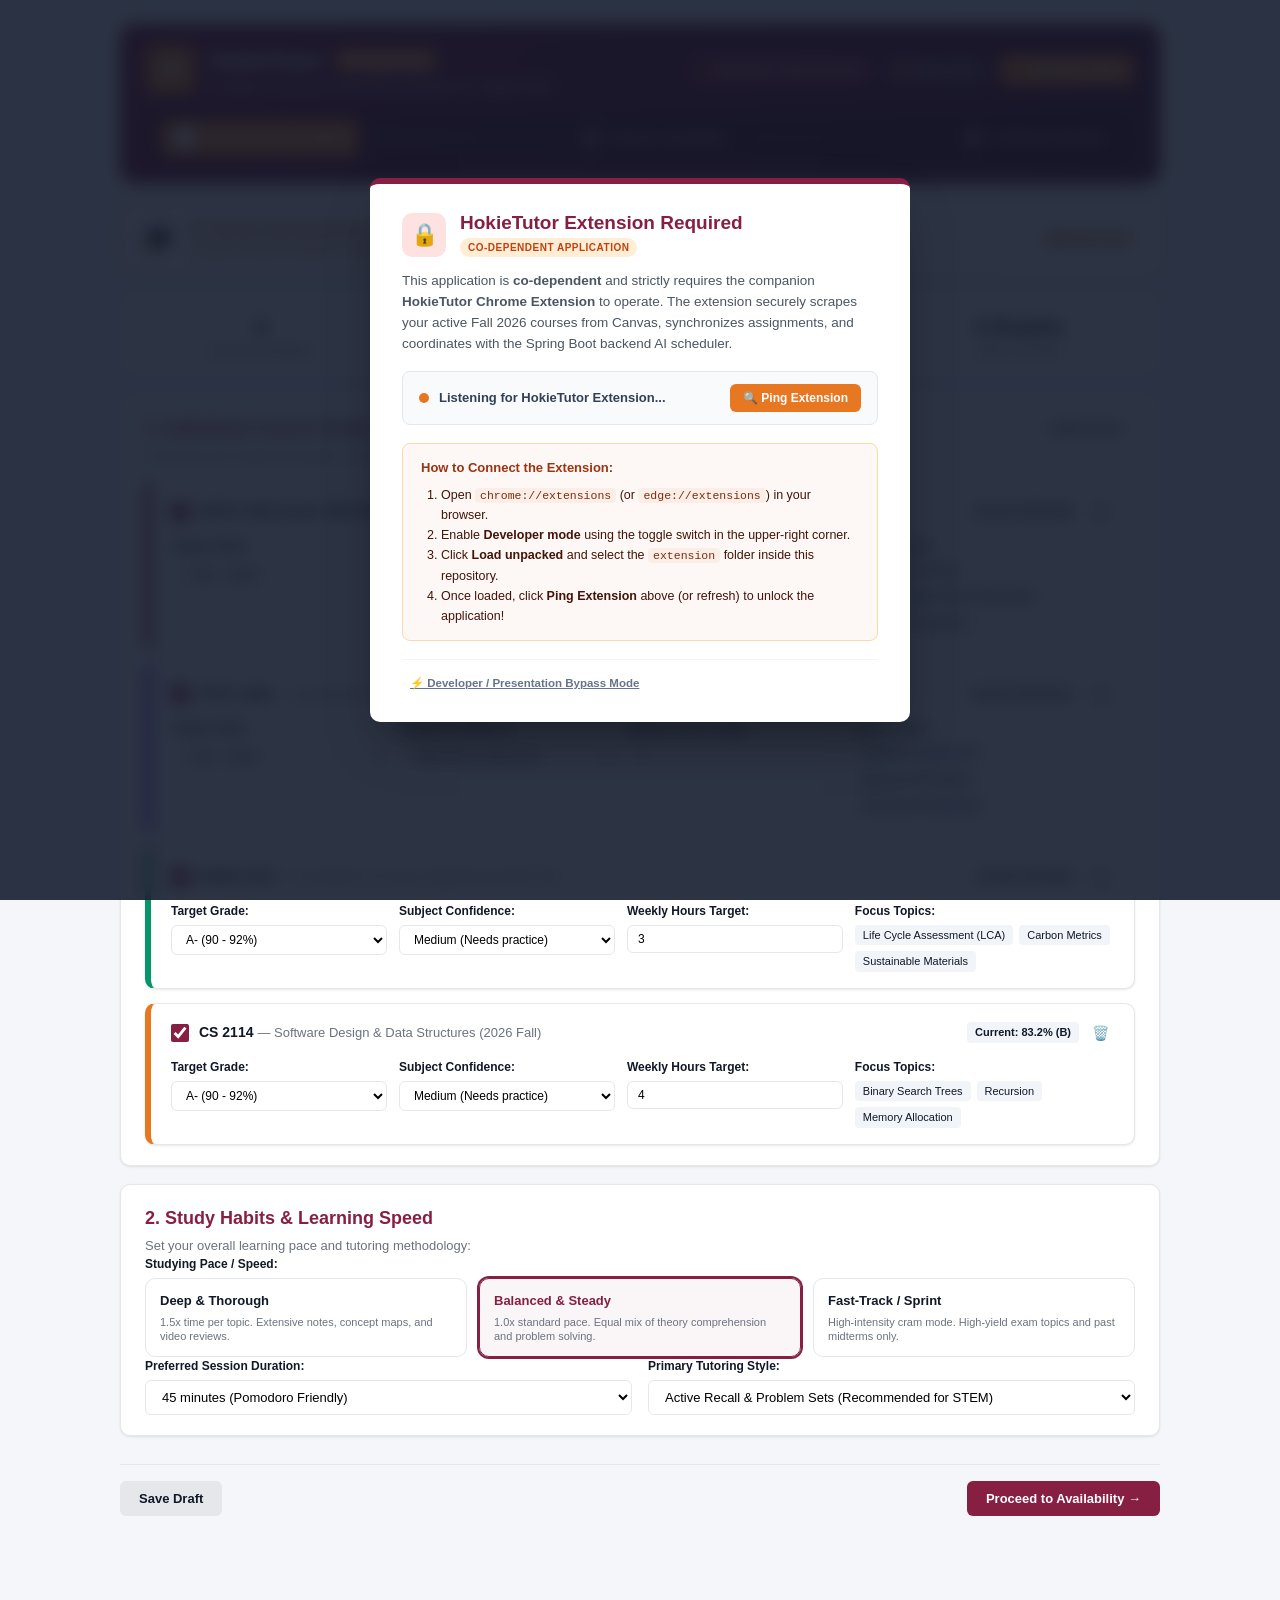
==== index.html @ 1461c538 "Connected Backend to Frontend" ====
<!DOCTYPE html>
<html lang="en">
<head>
  <meta charset="UTF-8" />
  <meta name="viewport" content="width=device-width, initial-scale=1.0" />
  <title>HokieTutor - VT Canvas AI Study Scheduler Application</title>
  <link rel="stylesheet" href="styles.css" />
</head>
<body>
  <!-- ================================================================= -->
  <!-- MAIN WEB APPLICATION CONTAINER                                    -->
  <!-- ================================================================= -->
  <div class="app-container">

    <!-- HEADER: Virginia Tech Maroon & Burnt Orange Branding -->
    <header class="app-header">
      <div class="header-content">
        <div class="brand-row">
          <div class="logo-mark">VT</div>
          <div class="brand-text">
            <h1 class="app-title">HokieTutor <span class="badge badge-accent">Web Application</span></h1>
            <p class="app-subtitle">Intelligent Tutoring & Study Plan Scheduler for Virginia Tech</p>
          </div>
        </div>

        <!-- Extension Sync & Data Integration Status -->
        <div class="header-actions">
          <div class="extension-status-badge disconnected" id="header-extension-badge" title="HokieTutor Chrome Extension Status">
            <span class="badge-dot"></span>
            <span class="badge-text" id="header-extension-text">Extension: Disconnected</span>
          </div>
          <button type="button" class="btn btn-sm btn-outline-light" id="btn-import-canvas-json" title="Import Canvas data JSON exported by the Chrome extension">
            📂 Import Data
          </button>
          <button type="button" class="btn btn-sm btn-orange" id="btn-sync-extension" title="Trigger sync from HokieTutor Canvas extension">
            ⚡ Extension Sync
          </button>
        </div>
      </div>

      <!-- STEP PROGRESS WIZARD NAVIGATION -->
      <nav class="step-indicator" aria-label="Setup Navigation Steps">
        <button class="step-btn active" id="step-nav-1" data-step="1">
          <span class="step-num">1</span>
          <span class="step-label">Course Goals & Habits</span>
        </button>
        <div class="step-divider"></div>
        <button class="step-btn" id="step-nav-2" data-step="2">
          <span class="step-num">2</span>
          <span class="step-label">Weekly Availability</span>
        </button>
        <div class="step-divider"></div>
        <button class="step-btn" id="step-nav-3" data-step="3">
          <span class="step-num">3</span>
          <span class="step-label">AI Study Schedule</span>
        </button>
      </nav>
    </header>

    <!-- =============================================================== -->
    <!-- PAGE 1: MULTI-COURSE GOALS & STUDY HABITS                       -->
    <!-- =============================================================== -->
    <main class="page-view active" id="page-1" aria-labelledby="page-1-heading">

      <!-- Extension Sync Telemetry Banner -->
      <div class="card sync-status-banner">
        <div class="sync-banner-left">
          <div class="sync-status-icon">🎓</div>
          <div class="sync-status-text">
            <strong class="sync-banner-title">VT Canvas Synced (Active Term: Fall 2026)</strong>
            <p class="sync-banner-desc" id="sync-banner-details">
              4 Active Courses detected. Past course (PHYS 2306) automatically filtered out.
            </p>
          </div>
        </div>
        <div class="sync-banner-right">
          <span class="badge badge-term">2026 Fall Term</span>
        </div>
      </div>

      <!-- Aggregated Goals Metrics Bar -->
      <section class="goals-summary-bar card">
        <div class="goal-metric">
          <span class="metric-val" id="metric-active-courses">4</span>
          <span class="metric-label">Active Courses</span>
        </div>
        <div class="goal-metric">
          <span class="metric-val text-maroon" id="metric-total-hours">13 hrs</span>
          <span class="metric-label">Total Study Time / Wk</span>
        </div>
        <div class="goal-metric">
          <span class="metric-val text-orange" id="metric-avg-goal">A / A-</span>
          <span class="metric-label">Target Grades</span>
        </div>
        <div class="goal-metric">
          <span class="metric-val" id="metric-upcoming-exams">2 Exams</span>
          <span class="metric-label">Next 14 Days</span>
        </div>
      </section>

      <!-- Section: Course-by-Course Goal Cards -->
      <section class="form-section">
        <div class="section-header-row">
          <div>
            <h2 class="section-title" id="page-1-heading">1. Individual Course Goals & Target Grades</h2>
            <p class="section-desc">
              Customize your target final grade, current confidence, and weekly study time commitment for each class independently:
            </p>
          </div>
          <button type="button" class="btn btn-outline btn-sm" id="btn-open-add-course-modal">
            + Add Course
          </button>
        </div>

        <!-- The Course Cards Deck (Dynamically populated from appState.courses) -->
        <div class="course-cards-deck" id="course-cards-deck">
          <!-- Populated by JavaScript -->
        </div>
      </section>

      <!-- Section: General Study Habits & Intensity -->
      <section class="form-section">
        <h2 class="section-title">2. Study Habits & Learning Speed</h2>
        <p class="section-desc">Set your overall learning pace and tutoring methodology:</p>

        <div class="form-group">
          <label class="form-label">Studying Pace / Speed:</label>
          <div class="radio-pill-group" role="radiogroup" aria-label="Studying Pace">
            <label class="radio-pill">
              <input type="radio" name="study_speed" value="thorough" />
              <div class="pill-card">
                <span class="pill-title">Deep & Thorough</span>
                <span class="pill-subtitle">1.5x time per topic. Extensive notes, concept maps, and video reviews.</span>
              </div>
            </label>

            <label class="radio-pill">
              <input type="radio" name="study_speed" value="balanced" checked />
              <div class="pill-card">
                <span class="pill-title">Balanced & Steady</span>
                <span class="pill-subtitle">1.0x standard pace. Equal mix of theory comprehension and problem solving.</span>
              </div>
            </label>

            <label class="radio-pill">
              <input type="radio" name="study_speed" value="fast" />
              <div class="pill-card">
                <span class="pill-title">Fast-Track / Sprint</span>
                <span class="pill-subtitle">High-intensity cram mode. High-yield exam topics and past midterms only.</span>
              </div>
            </label>
          </div>
        </div>

        <div class="grid-2-col">
          <div class="form-group">
            <label for="global-session-length" class="form-label">Preferred Session Duration:</label>
            <select id="global-session-length" class="form-control">
              <option value="30">30 minutes (Micro-bursts / Quick drills)</option>
              <option value="45" selected>45 minutes (Pomodoro Friendly)</option>
              <option value="60">60 minutes (Standard block)</option>
              <option value="90">90 minutes (Deep Focus Deep-Dive)</option>
            </select>
          </div>

          <div class="form-group">
            <label for="global-tutoring-style" class="form-label">Primary Tutoring Style:</label>
            <select id="global-tutoring-style" class="form-control">
              <option value="practice" selected>Active Recall & Problem Sets (Recommended for STEM)</option>
              <option value="theory">Concept Breakdown & Lecture Slide Review</option>
              <option value="flashcards">Flashcard Drills & Definition Retention</option>
              <option value="past-exams">Mock Exam Questions & Time-Trial Testing</option>
            </select>
          </div>
        </div>
      </section>

      <!-- Navigation Actions for Page 1 -->
      <div class="step-actions">
        <button type="button" class="btn btn-secondary" id="btn-save-draft-1">Save Draft</button>
        <button type="button" class="btn btn-primary" id="btn-next-to-2">Proceed to Availability &rarr;</button>
      </div>
    </main>

    <!-- =============================================================== -->
    <!-- PAGE 2: SCHEDULE & AVAILABILITY INPUT                           -->
    <!-- =============================================================== -->
    <main class="page-view" id="page-2" aria-labelledby="page-2-heading">
      <div class="section-header-box">
        <h2 class="section-title" id="page-2-heading">Weekly Schedule & Free Study Time</h2>
        <p class="section-desc">
          Upload your timetable screenshot or click the calendar cells below to mark your busy class/work commitments. Unmarked slots become your available study time.
        </p>
      </div>

      <!-- Option A: File Upload / Timetable Screenshot -->
      <section class="upload-section card">
        <div class="upload-dropzone" id="schedule-dropzone">
          <div class="upload-icon">📷</div>
          <div class="upload-text">
            <strong>Upload Schedule or Screenshot</strong>
            <p>Drag and drop your HokieSpa schedule screenshot or PDF timetable here</p>
          </div>
          <input type="file" id="schedule-file-input" accept="image/*,.pdf" class="file-input-hidden" />
          <button type="button" class="btn btn-outline btn-sm" id="btn-browse-file">Browse Files</button>
        </div>

        <!-- Preview container for uploaded screenshot -->
        <div class="upload-preview hidden" id="upload-preview-container">
          <img id="upload-preview-img" src="" alt="Schedule Preview" />
          <div class="upload-preview-meta">
            <span id="upload-file-name" class="file-name">schedule.png</span>
            <span class="badge badge-success">✓ OCR Classes Detected</span>
            <button type="button" class="btn-text-danger" id="btn-remove-file">Remove</button>
          </div>
        </div>
      </section>

      <!-- Option B: Interactive Weekly Calendar Grid -->
      <section class="calendar-tool-section card">
        <div class="calendar-toolbar">
          <div class="calendar-legend">
            <span class="legend-item"><span class="legend-box busy"></span> Busy / Class Block</span>
            <span class="legend-item"><span class="legend-box free"></span> Free For Study</span>
          </div>

          <!-- Quick Preset Buttons -->
          <div class="preset-buttons">
            <button type="button" class="btn btn-xs btn-outline" id="btn-preset-weekday-busy">Weekdays 9-5 Busy</button>
            <button type="button" class="btn btn-xs btn-outline" id="btn-preset-evenings-free">Evenings Free</button>
            <button type="button" class="btn btn-xs btn-secondary" id="btn-preset-clear">Clear Grid</button>
          </div>
        </div>

        <!-- The Interactive Weekly Grid -->
        <div class="grid-table-wrapper">
          <table class="availability-grid" id="availability-table" aria-label="Weekly availability selector">
            <thead>
              <tr>
                <th scope="col" class="time-col-header">Time</th>
                <th scope="col">Mon</th>
                <th scope="col">Tue</th>
                <th scope="col">Wed</th>
                <th scope="col">Thu</th>
                <th scope="col">Fri</th>
                <th scope="col">Sat</th>
                <th scope="col">Sun</th>
              </tr>
            </thead>
            <tbody id="availability-tbody">
              <!-- Dynamically populated rows via JavaScript -->
            </tbody>
          </table>
        </div>

        <div class="availability-summary">
          <p>Available Free Study Time: <strong id="total-free-hours-label" class="text-maroon">28 hrs/week</strong></p>
          <small class="text-muted">Click or drag across any cell to toggle between Busy and Free.</small>
        </div>
      </section>

      <!-- Navigation Bar for Step 2 -->
      <div class="step-actions">
        <button type="button" class="btn btn-secondary" id="btn-back-to-1">&larr; Back to Goals</button>
        <button type="button" class="btn btn-primary" id="btn-next-to-3">Generate Multi-Course Schedule &rarr;</button>
      </div>
    </main>

    <!-- =============================================================== -->
    <!-- PAGE 3: PERSONALIZED MULTI-COURSE STUDY SCHEDULE                -->
    <!-- =============================================================== -->
    <main class="page-view" id="page-3" aria-labelledby="page-3-heading">
      <!-- Top Overview Stats -->
      <section class="schedule-summary-bar card">
        <div class="stat-cell">
          <span class="stat-number" id="stat-total-sessions">12</span>
          <span class="stat-label">Scheduled Sessions</span>
        </div>
        <div class="stat-cell">
          <span class="stat-number text-maroon" id="stat-total-hours">13.0 hrs</span>
          <span class="stat-label">Total Study Time</span>
        </div>
        <div class="stat-cell">
          <span class="stat-number text-orange" id="stat-courses-scheduled">4 Classes</span>
          <span class="stat-label">Covered This Week</span>
        </div>
        <div class="stat-cell">
          <span class="stat-number" id="stat-next-exam">4 Days</span>
          <span class="stat-label">MATH 1226 Midterm</span>
        </div>
      </section>

      <!-- Control Toolbar: Add session, filter, export -->
      <section class="schedule-controls">
        <div class="filter-controls">
          <label for="filter-course-select" class="sr-only">Filter by Course</label>
          <select id="filter-course-select" class="form-control form-control-sm">
            <option value="ALL">Show All Courses</option>
            <!-- Injected by JavaScript based on active courses -->
          </select>
        </div>

        <div class="action-btn-group">
          <button type="button" class="btn btn-outline btn-sm" id="btn-open-add-session-modal">+ Add Session</button>
          <button type="button" class="btn btn-outline btn-sm" id="btn-export-ics">📥 Export iCal (.ics)</button>
          <button type="button" class="btn btn-outline btn-sm" id="btn-print-schedule">🖨️ Print</button>
          <button type="button" class="btn btn-secondary btn-sm" id="btn-regenerate-schedule" title="Calls upon the HokieTutor Chrome Extension to refresh Canvas data and recalculate schedule">
            <span id="btn-regenerate-icon">⚡</span> <span id="btn-regenerate-text">Call Extension & Regenerate</span>
          </button>
        </div>
      </section>

      <!-- The Schedule Sessions List (Grouped by Day) -->
      <section class="sessions-container" id="sessions-container" aria-live="polite">
        <!-- Injected via JavaScript -->
      </section>

      <!-- Navigation Bar for Step 3 -->
      <div class="step-actions">
        <button type="button" class="btn btn-secondary" id="btn-back-to-2">&larr; Back to Availability</button>
        <button type="button" class="btn btn-primary" id="btn-finish-done">Save Schedule</button>
      </div>
    </main>

    <!-- =============================================================== -->
    <!-- MODAL 1: ADD / EDIT COURSE MODAL                                -->
    <!-- =============================================================== -->
    <div class="modal-overlay hidden" id="course-modal" role="dialog" aria-modal="true" aria-labelledby="modal-course-title">
      <div class="modal-card">
        <div class="modal-header">
          <h3 class="modal-title" id="modal-course-title">Add Course</h3>
          <button type="button" class="btn-close" id="btn-close-course-modal" aria-label="Close modal">&times;</button>
        </div>

        <form id="form-course-editor">
          <div class="grid-2-col">
            <div class="form-group">
              <label for="modal-course-code" class="form-label">Course Code / CRN:</label>
              <input type="text" id="modal-course-code" class="form-control" placeholder="e.g. PSYC 1004 or 1226 (CRN 87487)" required />
            </div>

            <div class="form-group">
              <label for="modal-course-term" class="form-label">Term:</label>
              <input type="text" id="modal-course-term" class="form-control" value="2026 Fall" required />
            </div>
          </div>

          <div class="form-group">
            <label for="modal-course-name" class="form-label">Course Title:</label>
            <input type="text" id="modal-course-name" class="form-control" placeholder="e.g. Introductory Psychology" required />
          </div>

          <div class="grid-3-col">
            <div class="form-group">
              <label for="modal-course-current-grade" class="form-label">Current Grade (%):</label>
              <input type="number" id="modal-course-current-grade" class="form-control" min="0" max="100" step="0.1" value="85.0" required />
            </div>

            <div class="form-group">
              <label for="modal-course-goal-grade" class="form-label">Goal Grade:</label>
              <select id="modal-course-goal-grade" class="form-control">
                <option value="A">A (93-100%)</option>
                <option value="A-" selected>A- (90-92%)</option>
                <option value="B+">B+ (87-89%)</option>
                <option value="B">B (83-86%)</option>
              </select>
            </div>

            <div class="form-group">
              <label for="modal-course-confidence" class="form-label">Confidence:</label>
              <select id="modal-course-confidence" class="form-control">
                <option value="low">Low</option>
                <option value="medium" selected>Medium</option>
                <option value="high">High</option>
              </select>
            </div>
          </div>

          <div class="form-group">
            <label for="modal-course-hours" class="form-label">Weekly Study Hours Target:</label>
            <input type="number" id="modal-course-hours" class="form-control" min="1" max="15" value="3" required />
          </div>

          <div class="form-group">
            <label for="modal-course-topics" class="form-label">Key Topics / Focus Modules (comma separated):</label>
            <input type="text" id="modal-course-topics" class="form-control" placeholder="e.g. Memory retention, Cognitive development" />
          </div>

          <div class="modal-footer">
            <button type="button" class="btn btn-secondary" id="btn-cancel-course-modal">Cancel</button>
            <button type="submit" class="btn btn-primary" id="btn-save-course">Add Course</button>
          </div>
        </form>
      </div>
    </div>

    <!-- =============================================================== -->
    <!-- MODAL 2: ADD / EDIT STUDY SESSION MODAL                         -->
    <!-- =============================================================== -->
    <div class="modal-overlay hidden" id="session-modal" role="dialog" aria-modal="true" aria-labelledby="modal-session-title">
      <div class="modal-card">
        <div class="modal-header">
          <h3 class="modal-title" id="modal-session-title">Add Study Session</h3>
          <button type="button" class="btn-close" id="btn-close-session-modal" aria-label="Close modal">&times;</button>
        </div>

        <form id="form-session-editor">
          <!-- Hidden session ID for edit mode -->
          <input type="hidden" id="modal-session-id" value="" />

          <div class="form-group">
            <label for="modal-session-course" class="form-label">Course:</label>
            <select id="modal-session-course" class="form-control" required>
              <!-- Populated by JavaScript -->
            </select>
          </div>

          <div class="form-group">
            <label for="modal-session-topic" class="form-label">Topic / Focus Assignment:</label>
            <input type="text" id="modal-session-topic" class="form-control" placeholder="e.g. Integration by Parts Review" required />
          </div>

          <div class="grid-2-col">
            <div class="form-group">
              <label for="modal-session-day" class="form-label">Day of Week:</label>
              <select id="modal-session-day" class="form-control" required>
                <option value="Monday">Monday</option>
                <option value="Tuesday">Tuesday</option>
                <option value="Wednesday">Wednesday</option>
                <option value="Thursday">Thursday</option>
                <option value="Friday">Friday</option>
                <option value="Saturday">Saturday</option>
                <option value="Sunday">Sunday</option>
              </select>
            </div>

            <div class="form-group">
              <label for="modal-session-start-time" class="form-label">Start Time:</label>
              <input type="time" id="modal-session-start-time" class="form-control" value="16:00" required />
            </div>
          </div>

          <div class="grid-2-col">
            <div class="form-group">
              <label for="modal-session-duration" class="form-label">Duration:</label>
              <select id="modal-session-duration" class="form-control" required>
                <option value="30">30 Minutes</option>
                <option value="45">45 Minutes</option>
                <option value="60" selected>60 Minutes</option>
                <option value="90">90 Minutes</option>
                <option value="120">2 Hours</option>
              </select>
            </div>

            <div class="form-group">
              <label for="modal-session-format" class="form-label">Study Method:</label>
              <select id="modal-session-format" class="form-control">
                <option value="Practice Problems">Practice Problems</option>
                <option value="Syllabus Review">Syllabus Review</option>
                <option value="Mock Exam">Mock Exam</option>
                <option value="Flashcards">Flashcards</option>
              </select>
            </div>
          </div>

          <div class="modal-footer">
            <button type="button" class="btn btn-secondary" id="btn-cancel-session-modal">Cancel</button>
            <button type="submit" class="btn btn-primary" id="btn-save-session">Save Session</button>
          </div>
        </form>
      </div>
    </div>

    <!-- =============================================================== -->
    <!-- MODAL 3: IMPORT CANVAS EXTENSION JSON MODAL                     -->
    <!-- =============================================================== -->
    <div class="modal-overlay hidden" id="import-json-modal" role="dialog" aria-modal="true" aria-labelledby="modal-json-title">
      <div class="modal-card">
        <div class="modal-header">
          <h3 class="modal-title" id="modal-json-title">Import Data from Chrome Extension</h3>
          <button type="button" class="btn-close" id="btn-close-json-modal" aria-label="Close modal">&times;</button>
        </div>

        <p class="section-desc">
          Paste the assignment list copied from the HokieTutor Chrome extension. Courses are created
          automatically from whatever <code>course_id</code>s show up, and the assignments are saved to
          your HokieTutor account on the backend.
        </p>

        <div class="form-group">
          <label for="json-vt-email" class="form-label">VT Email:</label>
          <input type="email" id="json-vt-email" class="form-control" placeholder="hokie@vt.edu" required />
        </div>

        <div class="form-group">
          <textarea id="json-paste-area" class="form-control" rows="8" placeholder='[{"id": 123, "title": "...", "course_id": 234299, "due_at": "2026-09-21T18:30:00Z", "points_possible": 100, "html_url": "...", "description_raw": "..."}]'></textarea>
        </div>

        <div class="modal-footer">
          <button type="button" class="btn btn-secondary" id="btn-cancel-json-modal">Cancel</button>
          <button type="button" class="btn btn-primary" id="btn-confirm-import-json">Import & Sync</button>
        </div>
      </div>
    </div>

    <!-- =============================================================== -->
    <!-- CO-DEPENDENCE BARRIER: EXTENSION REQUIRED TO OPERATE           -->
    <!-- =============================================================== -->
    <div class="extension-guard-backdrop" id="extension-guard-overlay" role="dialog" aria-modal="true" aria-labelledby="guard-title">
      <div class="extension-guard-card">
        <div class="extension-guard-header">
          <div class="guard-icon-lock">🔒</div>
          <div>
            <h2 class="guard-title" id="guard-title">HokieTutor Extension Required</h2>
            <span class="guard-req-badge">Co-Dependent Application</span>
          </div>
        </div>

        <p class="guard-intro">
          This application is <strong>co-dependent</strong> and strictly requires the companion <strong>HokieTutor Chrome Extension</strong> to operate.
          The extension securely scrapes your active Fall 2026 courses from Canvas, synchronizes assignments, and coordinates with the Spring Boot backend AI scheduler.
        </p>

        <div class="guard-status-box">
          <div class="status-pulse-group">
            <span class="status-pulse-dot" id="guard-pulse-dot"></span>
            <span id="guard-status-message">Listening for HokieTutor Extension...</span>
          </div>
          <button type="button" class="btn btn-sm btn-orange" id="btn-detect-extension">
            🔍 Ping Extension
          </button>
        </div>

        <div class="guard-steps-container">
          <h4 class="guard-steps-title">How to Connect the Extension:</h4>
          <ol class="guard-steps-list">
            <li>Open <code>chrome://extensions</code> (or <code>edge://extensions</code>) in your browser.</li>
            <li>Enable <strong>Developer mode</strong> using the toggle switch in the upper-right corner.</li>
            <li>Click <strong>Load unpacked</strong> and select the <code>extension</code> folder inside this repository.</li>
            <li>Once loaded, click <strong>Ping Extension</strong> above (or refresh) to unlock the application!</li>
          </ol>
        </div>

        <div class="guard-footer">
          <button type="button" class="btn-demo-link" id="btn-demo-override" title="Developer presentation & test bypass mode">
            ⚡ Developer / Presentation Bypass Mode
          </button>
        </div>
      </div>
    </div>

    <!-- TOAST NOTIFICATION CONTAINER -->
    <div id="toast" class="toast hidden" role="status" aria-live="polite"></div>

  </div>

  <!-- External JavaScript Logic -->
  <script src="app.js"></script>
</body>
</html>
---- styles.css ----
/* ==========================================================================
   HokieTutor Web Application Stylesheet
   Virginia Tech Branding: Chicago Maroon (#861F41) & Burnt Orange (#E87722)
   Multi-Course Architecture & Responsive Design
   ========================================================================== */

:root {
  /* VT Brand Identity */
  --vt-maroon: #861F41;
  --vt-maroon-dark: #5e142c;
  --vt-maroon-light: #a32c54;
  --vt-orange: #E87722;
  --vt-orange-light: #f59146;
  --vt-orange-subtle: #fff3ea;
  --vt-hokie-stone: #75787b;

  /* Course Specific Accent Palette */
  --course-math: #861F41;     /* VT Maroon */
  --course-cs: #E87722;       /* VT Orange */
  --course-enge: #059669;     /* Green Engineering Emerald */
  --course-psyc: #7c3aed;     /* Psychology Royal Purple */
  --course-default: #2563eb;  /* Academic Blue */

  /* Modern Neutrals */
  --bg-app: #f4f6f9;
  --bg-card: #ffffff;
  --border-color: #e5e7eb;
  --border-subtle: #f3f4f6;
  --text-main: #111827;
  --text-muted: #6b7280;
  --text-light: #ffffff;

  /* State Tones */
  --color-success: #16a34a;
  --color-success-bg: #dcfce7;
  --color-danger: #dc2626;
  --color-danger-bg: #fee2e2;
  --color-busy-cell: #fde8ed;
  --color-busy-border: #f43f5e;
  --color-busy-text: #9f1239;

  /* Geometry & Elevation */
  --radius-sm: 6px;
  --radius-md: 10px;
  --radius-lg: 16px;
  --shadow-sm: 0 1px 3px rgba(0, 0, 0, 0.06), 0 1px 2px rgba(0, 0, 0, 0.04);
  --shadow-md: 0 4px 12px rgba(0, 0, 0, 0.07);
  --shadow-lg: 0 10px 25px rgba(0, 0, 0, 0.1);
  --font-sans: -apple-system, BlinkMacSystemFont, "Segoe UI", Roboto, Helvetica, Arial, sans-serif;
}

/* Reset & Box Sizing */
* {
  box-sizing: border-box;
  margin: 0;
  padding: 0;
}

body {
  font-family: var(--font-sans);
  background-color: var(--bg-app);
  color: var(--text-main);
  line-height: 1.5;
  font-size: 14px;
}

/* Main Responsive Application Wrapper */
.app-container {
  max-width: 1080px;
  margin: 24px auto;
  padding: 0 20px 60px 20px;
  display: flex;
  flex-direction: column;
  gap: 20px;
}

/* ==========================================================================
   HEADER & APPLICATION BRANDING
   ========================================================================== */
.app-header {
  background: linear-gradient(135deg, var(--vt-maroon) 0%, var(--vt-maroon-dark) 100%);
  border-radius: var(--radius-lg);
  padding: 20px 26px;
  color: var(--text-light);
  box-shadow: var(--shadow-md);
  display: flex;
  flex-direction: column;
  gap: 16px;
}

.header-content {
  display: flex;
  justify-content: space-between;
  align-items: center;
  flex-wrap: wrap;
  gap: 14px;
}

.brand-row {
  display: flex;
  align-items: center;
  gap: 14px;
}

.logo-mark {
  background-color: var(--vt-orange);
  color: #ffffff;
  font-weight: 900;
  font-size: 24px;
  letter-spacing: -1px;
  width: 50px;
  height: 50px;
  border-radius: var(--radius-md);
  display: flex;
  align-items: center;
  justify-content: center;
  box-shadow: 0 2px 8px rgba(0, 0, 0, 0.25);
}

.app-title {
  font-size: 22px;
  font-weight: 800;
  display: flex;
  align-items: center;
  gap: 10px;
}

.badge-accent {
  font-size: 11px;
  font-weight: 700;
  padding: 3px 9px;
  border-radius: 999px;
  background-color: var(--vt-orange);
  color: #ffffff;
}

.app-subtitle {
  font-size: 13px;
  opacity: 0.88;
}

.header-actions {
  display: flex;
  gap: 8px;
}

/* Wizard Navigation Bar */
.step-indicator {
  display: flex;
  align-items: center;
  justify-content: space-between;
  background: rgba(0, 0, 0, 0.22);
  border-radius: var(--radius-md);
  padding: 6px 14px;
}

.step-btn {
  background: transparent;
  border: none;
  color: rgba(255, 255, 255, 0.7);
  display: flex;
  align-items: center;
  gap: 8px;
  font-size: 13px;
  font-weight: 600;
  cursor: pointer;
  padding: 8px 14px;
  border-radius: var(--radius-sm);
  transition: all 0.2s ease;
}

.step-btn:hover {
  color: #ffffff;
  background: rgba(255, 255, 255, 0.12);
}

.step-btn.active {
  color: #ffffff;
  background: var(--vt-orange);
}

.step-num {
  display: inline-flex;
  align-items: center;
  justify-content: center;
  width: 22px;
  height: 22px;
  border-radius: 50%;
  background: rgba(255, 255, 255, 0.25);
  font-size: 11px;
}

.step-btn.active .step-num {
  background: #ffffff;
  color: var(--vt-maroon);
  font-weight: 800;
}

.step-divider {
  flex-grow: 1;
  height: 2px;
  background: rgba(255, 255, 255, 0.2);
  margin: 0 12px;
}

/* ==========================================================================
   PAGE VIEWS & TRANSITIONS
   ========================================================================== */
.page-view {
  display: none;
  flex-direction: column;
  gap: 18px;
  animation: fadeIn 0.25s ease-out forwards;
}

.page-view.active {
  display: flex;
}

@keyframes fadeIn {
  from { opacity: 0; transform: translateY(6px); }
  to { opacity: 1; transform: translateY(0); }
}

/* Base Card Style */
.card {
  background: var(--bg-card);
  border-radius: var(--radius-md);
  border: 1px solid var(--border-color);
  padding: 18px 22px;
  box-shadow: var(--shadow-sm);
}

/* Extension Sync Telemetry Banner */
.sync-status-banner {
  display: flex;
  justify-content: space-between;
  align-items: center;
  background: linear-gradient(to right, #fffaf4, #ffffff);
  border: 1px solid #fed7aa;
  padding: 14px 20px;
}

.sync-banner-left {
  display: flex;
  align-items: center;
  gap: 14px;
}

.sync-status-icon {
  font-size: 28px;
}

.sync-banner-title {
  color: #9a3412;
  font-size: 14px;
}

.sync-banner-desc {
  font-size: 12px;
  color: #c2410c;
}

.badge-term {
  background-color: #ffedd5;
  color: #9a3412;
  font-weight: 700;
  padding: 4px 10px;
  border-radius: 999px;
  font-size: 12px;
}

/* Aggregated Metrics Bar */
.goals-summary-bar {
  display: grid;
  grid-template-columns: repeat(4, 1fr);
  gap: 14px;
  text-align: center;
  padding: 16px 20px;
}

.goal-metric {
  display: flex;
  flex-direction: column;
}

.metric-val {
  font-size: 22px;
  font-weight: 800;
  color: var(--text-main);
}

.metric-label {
  font-size: 11px;
  color: var(--text-muted);
  text-transform: uppercase;
  letter-spacing: 0.5px;
  font-weight: 600;
}

.text-maroon {
  color: var(--vt-maroon);
}

.text-orange {
  color: var(--vt-orange);
}

/* ==========================================================================
   PAGE 1: MULTI-COURSE GOALS DECK
   ========================================================================== */
.form-section {
  background: var(--bg-card);
  border: 1px solid var(--border-color);
  border-radius: var(--radius-md);
  padding: 20px 24px;
  box-shadow: var(--shadow-sm);
}

.section-header-row {
  display: flex;
  justify-content: space-between;
  align-items: flex-start;
  margin-bottom: 16px;
  gap: 14px;
}

.section-title {
  font-size: 18px;
  font-weight: 700;
  color: var(--vt-maroon);
  margin-bottom: 4px;
}

.section-desc {
  font-size: 13px;
  color: var(--text-muted);
}

/* The Course Cards Deck */
.course-cards-deck {
  display: flex;
  flex-direction: column;
  gap: 14px;
}

.course-card {
  background: #ffffff;
  border: 1px solid var(--border-color);
  border-left: 6px solid var(--course-default);
  border-radius: var(--radius-md);
  padding: 16px 20px;
  box-shadow: var(--shadow-sm);
  transition: all 0.2s ease;
  display: flex;
  flex-direction: column;
  gap: 12px;
}

.course-card:hover {
  box-shadow: var(--shadow-md);
}

/* Individual Course Accent Colors */
.course-card[data-course-id*="1226"] {
  border-left-color: var(--course-math);
}
.course-card[data-course-id*="psyc"] {
  border-left-color: var(--course-psyc);
}
.course-card[data-course-id*="enge"] {
  border-left-color: var(--course-enge);
}
.course-card[data-course-id*="2114"] {
  border-left-color: var(--course-cs);
}

/* Top row inside each course card */
.course-card-top {
  display: flex;
  justify-content: space-between;
  align-items: center;
  gap: 12px;
}

.course-card-title-group {
  display: flex;
  align-items: center;
  gap: 10px;
}

.course-enable-checkbox {
  width: 18px;
  height: 18px;
  accent-color: var(--vt-maroon);
  cursor: pointer;
}

.course-code-badge {
  font-weight: 800;
  font-size: 14px;
  color: var(--text-main);
}

.course-title-text {
  font-size: 13px;
  color: var(--text-muted);
}

.course-card-top-right {
  display: flex;
  align-items: center;
  gap: 8px;
}

.badge-current-grade {
  font-size: 11px;
  font-weight: 700;
  padding: 2px 8px;
  border-radius: 4px;
  background-color: #f1f5f9;
  color: var(--text-main);
}

/* Settings Grid for Each Course */
.course-settings-grid {
  display: grid;
  grid-template-columns: 1fr 1fr 1fr 1.2fr;
  gap: 12px;
}

.form-group {
  display: flex;
  flex-direction: column;
  gap: 5px;
}

.form-label {
  font-weight: 600;
  font-size: 12px;
  color: var(--text-main);
}

.form-control {
  width: 100%;
  padding: 8px 12px;
  font-size: 13px;
  border: 1px solid var(--border-color);
  border-radius: var(--radius-sm);
  background-color: #ffffff;
  outline: none;
  transition: border-color 0.2s, box-shadow 0.2s;
}

.form-control:focus {
  border-color: var(--vt-maroon);
  box-shadow: 0 0 0 3px rgba(134, 31, 65, 0.15);
}

.form-control-sm {
  padding: 6px 10px;
  font-size: 12px;
}

/* Topics Pills */
.course-topics-row {
  display: flex;
  align-items: center;
  gap: 8px;
  font-size: 12px;
}

.topics-label {
  font-weight: 600;
  color: var(--text-muted);
}

.topic-pills-container {
  display: flex;
  flex-wrap: wrap;
  gap: 6px;
}

.topic-pill {
  background-color: #f1f5f9;
  color: var(--text-main);
  padding: 2px 8px;
  border-radius: 4px;
  font-size: 11px;
  font-weight: 500;
}

/* Disabled Course Card State */
.course-card.disabled {
  opacity: 0.55;
  background-color: #f8fafc;
}

.course-card.disabled .course-settings-grid {
  pointer-events: none;
}

/* General Study Habits / Radio Pills */
.radio-pill-group {
  display: grid;
  grid-template-columns: repeat(3, 1fr);
  gap: 12px;
}

.radio-pill input[type="radio"] {
  display: none;
}

.pill-card {
  border: 1px solid var(--border-color);
  border-radius: var(--radius-md);
  padding: 12px 14px;
  cursor: pointer;
  display: flex;
  flex-direction: column;
  height: 100%;
  transition: all 0.2s ease;
  background: var(--bg-card);
}

.pill-title {
  font-weight: 700;
  font-size: 13px;
  color: var(--text-main);
  margin-bottom: 4px;
}

.pill-subtitle {
  font-size: 11px;
  color: var(--text-muted);
  line-height: 1.35;
}

.radio-pill input[type="radio"]:checked + .pill-card {
  border-color: var(--vt-maroon);
  background-color: rgba(134, 31, 65, 0.04);
  box-shadow: 0 0 0 2px var(--vt-maroon);
}

.radio-pill input[type="radio"]:checked + .pill-card .pill-title {
  color: var(--vt-maroon);
}

.grid-2-col {
  display: grid;
  grid-template-columns: 1fr 1fr;
  gap: 16px;
}

.grid-3-col {
  display: grid;
  grid-template-columns: 1fr 1fr 1fr;
  gap: 12px;
}

/* ==========================================================================
   PAGE 2: SCHEDULE & AVAILABILITY GRID
   ========================================================================== */
.upload-dropzone {
  border: 2px dashed #cbd5e1;
  border-radius: var(--radius-md);
  padding: 26px;
  text-align: center;
  background-color: #fafbfc;
  cursor: pointer;
  transition: all 0.2s;
  display: flex;
  flex-direction: column;
  align-items: center;
  gap: 8px;
}

.upload-dropzone:hover, .upload-dropzone.dragover {
  border-color: var(--vt-maroon);
  background-color: #fff9fa;
}

.upload-icon {
  font-size: 36px;
}

.file-input-hidden {
  display: none;
}

.upload-preview {
  display: flex;
  align-items: center;
  gap: 14px;
  padding-top: 14px;
  margin-top: 14px;
  border-top: 1px solid var(--border-color);
}

.upload-preview img {
  width: 70px;
  height: 70px;
  object-fit: cover;
  border-radius: var(--radius-sm);
  border: 1px solid var(--border-color);
}

.badge-success {
  background-color: var(--color-success-bg);
  color: var(--color-success);
  font-weight: 700;
  font-size: 11px;
  padding: 2px 8px;
  border-radius: 999px;
  display: inline-block;
}

/* Calendar Toolbar & Grid */
.calendar-toolbar {
  display: flex;
  justify-content: space-between;
  align-items: center;
  margin-bottom: 12px;
  flex-wrap: wrap;
  gap: 10px;
}

.calendar-legend {
  display: flex;
  gap: 16px;
  font-size: 12px;
}

.legend-item {
  display: flex;
  align-items: center;
  gap: 6px;
}

.legend-box {
  width: 14px;
  height: 14px;
  border-radius: 3px;
  display: inline-block;
}

.legend-box.busy {
  background-color: var(--color-busy-cell);
  border: 1px solid var(--color-busy-border);
}

.legend-box.free {
  background-color: #ffffff;
  border: 1px solid var(--border-color);
}

.preset-buttons {
  display: flex;
  gap: 8px;
}

/* Availability Table */
.grid-table-wrapper {
  max-height: 360px;
  overflow-y: auto;
  border: 1px solid var(--border-color);
  border-radius: var(--radius-sm);
}

.availability-grid {
  width: 100%;
  border-collapse: collapse;
  text-align: center;
  user-select: none;
}

.availability-grid th {
  background-color: #f1f3f7;
  color: var(--text-main);
  padding: 8px 6px;
  font-size: 12px;
  font-weight: 700;
  border: 1px solid var(--border-color);
  position: sticky;
  top: 0;
  z-index: 2;
}

.time-col-header, .time-label-cell {
  width: 80px;
  font-size: 11px;
  font-weight: 600;
  color: var(--text-muted);
  background-color: #f8fafc;
  border: 1px solid var(--border-color);
}

.time-slot-cell {
  height: 30px;
  border: 1px solid var(--border-color);
  background-color: #ffffff;
  cursor: pointer;
  transition: background-color 0.1s;
}

.time-slot-cell:hover {
  filter: brightness(0.96);
}

.time-slot-cell.busy {
  background-color: var(--color-busy-cell);
  border-color: #fecdd3;
  position: relative;
}

.time-slot-cell.busy::after {
  content: "BUSY";
  font-size: 9px;
  font-weight: 700;
  color: var(--color-busy-text);
  letter-spacing: 0.5px;
}

.availability-summary {
  display: flex;
  justify-content: space-between;
  align-items: center;
  margin-top: 10px;
  font-size: 12px;
}

/* ==========================================================================
   PAGE 3: PERSONALIZED STUDY SCHEDULE
   ========================================================================== */
.schedule-summary-bar {
  display: grid;
  grid-template-columns: repeat(4, 1fr);
  gap: 14px;
  text-align: center;
  padding: 16px 20px;
}

.stat-cell {
  display: flex;
  flex-direction: column;
}

.stat-number {
  font-size: 22px;
  font-weight: 800;
  color: var(--text-main);
}

.stat-label {
  font-size: 11px;
  color: var(--text-muted);
  text-transform: uppercase;
  letter-spacing: 0.5px;
  font-weight: 600;
}

.schedule-controls {
  display: flex;
  justify-content: space-between;
  align-items: center;
  gap: 12px;
  flex-wrap: wrap;
}

.action-btn-group {
  display: flex;
  gap: 8px;
}

/* Daily Session Cards */
.sessions-container {
  display: flex;
  flex-direction: column;
  gap: 18px;
  max-height: 480px;
  overflow-y: auto;
  padding-right: 4px;
}

.day-group {
  display: flex;
  flex-direction: column;
  gap: 8px;
}

.day-heading {
  font-size: 14px;
  font-weight: 700;
  color: var(--vt-maroon);
  display: flex;
  align-items: center;
  gap: 8px;
  border-bottom: 2px solid var(--border-color);
  padding-bottom: 4px;
}

.day-pill-count {
  font-size: 11px;
  background-color: var(--border-color);
  color: var(--text-muted);
  padding: 1px 8px;
  border-radius: 999px;
}

.session-card {
  display: flex;
  align-items: center;
  background: var(--bg-card);
  border: 1px solid var(--border-color);
  border-left: 6px solid var(--course-default);
  border-radius: var(--radius-sm);
  padding: 14px 18px;
  gap: 16px;
  box-shadow: var(--shadow-sm);
  transition: transform 0.15s, box-shadow 0.15s;
}

.session-card:hover {
  box-shadow: var(--shadow-md);
  transform: translateY(-1px);
}

/* Course Border Colors on Sessions */
.session-card[data-course*="1226"] { border-left-color: var(--course-math); }
.session-card[data-course*="PSYC"] { border-left-color: var(--course-psyc); }
.session-card[data-course*="ENGE"] { border-left-color: var(--course-enge); }
.session-card[data-course*="2114"] { border-left-color: var(--course-cs); }

.session-checkbox {
  width: 18px;
  height: 18px;
  accent-color: var(--vt-maroon);
  cursor: pointer;
}

.session-time-col {
  min-width: 95px;
  display: flex;
  flex-direction: column;
}

.session-time-str {
  font-weight: 700;
  font-size: 13px;
  color: var(--text-main);
}

.session-duration {
  font-size: 11px;
  color: var(--text-muted);
}

.session-details {
  flex-grow: 1;
}

.session-course-tag {
  font-size: 11px;
  font-weight: 700;
  padding: 2px 7px;
  border-radius: 4px;
  background-color: #f1f3f7;
  color: var(--text-main);
  display: inline-block;
  margin-bottom: 2px;
}

.session-topic-title {
  font-size: 14px;
  font-weight: 600;
  color: var(--text-main);
}

.session-meta-note {
  font-size: 12px;
  color: var(--text-muted);
}

.session-actions {
  display: flex;
  gap: 6px;
}

.session-card.completed {
  opacity: 0.55;
  background: #f8fafc;
}

.session-card.completed .session-topic-title {
  text-decoration: line-through;
}

/* ==========================================================================
   BUTTONS & CONTROLS
   ========================================================================== */
.step-actions {
  display: flex;
  justify-content: space-between;
  align-items: center;
  margin-top: 10px;
  padding-top: 16px;
  border-top: 1px solid var(--border-color);
}

.btn {
  display: inline-flex;
  align-items: center;
  justify-content: center;
  padding: 9px 18px;
  font-size: 13px;
  font-weight: 600;
  border-radius: var(--radius-sm);
  cursor: pointer;
  border: 1px solid transparent;
  transition: all 0.2s ease;
  text-decoration: none;
}

.btn-primary {
  background-color: var(--vt-maroon);
  color: #ffffff;
}

.btn-primary:hover {
  background-color: var(--vt-maroon-dark);
}

.btn-orange {
  background-color: var(--vt-orange);
  color: #ffffff;
}

.btn-orange:hover {
  background-color: var(--vt-orange-light);
}

.btn-secondary {
  background-color: #e5e7eb;
  color: var(--text-main);
}

.btn-secondary:hover {
  background-color: #d1d5db;
}

.btn-outline {
  background-color: transparent;
  border-color: var(--border-color);
  color: var(--text-main);
}

.btn-outline:hover {
  background-color: #f3f4f6;
  border-color: #cbd5e1;
}

.btn-outline-light {
  background-color: transparent;
  border-color: rgba(255, 255, 255, 0.45);
  color: #ffffff;
}

.btn-outline-light:hover {
  background-color: rgba(255, 255, 255, 0.15);
}

.btn-sm {
  padding: 6px 12px;
  font-size: 12px;
}

.btn-xs {
  padding: 4px 8px;
  font-size: 11px;
}

.btn-icon-subtle {
  background: transparent;
  border: none;
  cursor: pointer;
  font-size: 14px;
  padding: 5px;
  border-radius: 4px;
  color: var(--text-muted);
  transition: all 0.2s;
}

.btn-icon-subtle:hover {
  color: var(--text-main);
  background: #f1f3f7;
}

.btn-text-danger {
  background: none;
  border: none;
  color: var(--color-danger);
  font-size: 12px;
  cursor: pointer;
  text-decoration: underline;
  padding: 0;
}

/* ==========================================================================
   MODAL OVERLAYS
   ========================================================================== */
.modal-overlay {
  position: fixed;
  top: 0;
  left: 0;
  right: 0;
  bottom: 0;
  background: rgba(0, 0, 0, 0.5);
  display: flex;
  align-items: center;
  justify-content: center;
  z-index: 100;
  animation: fadeIn 0.15s ease-out;
}

.modal-card {
  background: #ffffff;
  border-radius: var(--radius-md);
  width: 90%;
  max-width: 520px;
  padding: 24px;
  box-shadow: var(--shadow-lg);
}

.modal-header {
  display: flex;
  justify-content: space-between;
  align-items: center;
  margin-bottom: 16px;
}

.modal-title {
  font-size: 17px;
  font-weight: 700;
  color: var(--vt-maroon);
}

.btn-close {
  background: transparent;
  border: none;
  font-size: 22px;
  cursor: pointer;
  color: var(--text-muted);
}

.modal-footer {
  display: flex;
  justify-content: flex-end;
  gap: 10px;
  margin-top: 20px;
}

/* Utilities */
.hidden {
  display: none !important;
}

.sr-only {
  position: absolute;
  width: 1px;
  height: 1px;
  padding: 0;
  margin: -1px;
  overflow: hidden;
  clip: rect(0, 0, 0, 0);
  border: 0;
}

/* Toast Notifications */
.toast {
  position: fixed;
  bottom: 24px;
  right: 24px;
  background: #1f2937;
  color: #ffffff;
  padding: 12px 18px;
  border-radius: var(--radius-sm);
  font-size: 13px;
  font-weight: 600;
  box-shadow: var(--shadow-lg);
  z-index: 200;
  transition: opacity 0.2s, transform 0.2s;
}

/* Print Friendly Styles */
@media print {
  body {
    background-color: #ffffff;
  }
  .app-header, .step-indicator, .schedule-controls, .step-actions, .extension-guard-backdrop {
    display: none !important;
  }
  .app-container {
    max-width: 100%;
    margin: 0;
    padding: 0;
  }
  .sessions-container {
    max-height: none;
    overflow: visible;
  }
}

/* ==========================================================================
   EXTENSION STATUS BADGE (HEADER)
   ========================================================================== */
.extension-status-badge {
  display: inline-flex;
  align-items: center;
  gap: 7px;
  padding: 5px 12px;
  border-radius: 999px;
  font-size: 12px;
  font-weight: 700;
  transition: all 0.25s ease;
}

.extension-status-badge.disconnected {
  background-color: rgba(239, 68, 68, 0.18);
  border: 1px solid #ef4444;
  color: #fecaca;
}

.extension-status-badge.disconnected .badge-dot {
  width: 8px;
  height: 8px;
  border-radius: 50%;
  background-color: #ef4444;
}

.extension-status-badge.connected {
  background-color: rgba(16, 185, 129, 0.22);
  border: 1px solid #10b981;
  color: #a7f3d0;
  box-shadow: 0 0 8px rgba(16, 185, 129, 0.35);
}

.extension-status-badge.connected .badge-dot {
  width: 8px;
  height: 8px;
  border-radius: 50%;
  background-color: #10b981;
  animation: pulseGreen 1.6s infinite;
}

@keyframes pulseGreen {
  0% { transform: scale(0.9); box-shadow: 0 0 0 0 rgba(16, 185, 129, 0.7); }
  70% { transform: scale(1.15); box-shadow: 0 0 0 6px rgba(16, 185, 129, 0); }
  100% { transform: scale(0.9); box-shadow: 0 0 0 0 rgba(16, 185, 129, 0); }
}

/* ==========================================================================
   CO-DEPENDENCE BARRIER OVERLAY (EXTENSION REQUIRED)
   ========================================================================== */
.extension-guard-backdrop {
  position: fixed;
  top: 0;
  left: 0;
  right: 0;
  bottom: 0;
  background-color: rgba(15, 23, 42, 0.88);
  backdrop-filter: blur(8px);
  -webkit-backdrop-filter: blur(8px);
  display: flex;
  align-items: center;
  justify-content: center;
  z-index: 1000;
  padding: 20px;
  animation: fadeIn 0.2s ease-out;
}

.extension-guard-card {
  background: #ffffff;
  border-radius: var(--radius-md);
  border-top: 6px solid var(--vt-maroon);
  box-shadow: 0 25px 50px -12px rgba(0, 0, 0, 0.4);
  max-width: 540px;
  width: 100%;
  padding: 28px 32px;
  color: var(--text-main);
  animation: slideUp 0.25s ease-out;
}

@keyframes slideUp {
  from { opacity: 0; transform: translateY(20px); }
  to { opacity: 1; transform: translateY(0); }
}

.extension-guard-header {
  display: flex;
  align-items: center;
  gap: 14px;
  margin-bottom: 14px;
}

.guard-icon-lock {
  width: 44px;
  height: 44px;
  background: #fee2e2;
  color: #991b1b;
  border-radius: 10px;
  display: flex;
  align-items: center;
  justify-content: center;
  font-size: 22px;
  flex-shrink: 0;
}

.guard-title {
  font-size: 19px;
  font-weight: 800;
  color: var(--vt-maroon);
  margin: 0;
  line-height: 1.2;
}

.guard-req-badge {
  display: inline-block;
  font-size: 10px;
  font-weight: 700;
  text-transform: uppercase;
  letter-spacing: 0.5px;
  background: #ffedd5;
  color: #c2410c;
  padding: 2px 8px;
  border-radius: 999px;
  margin-top: 3px;
}

.guard-intro {
  font-size: 13.5px;
  line-height: 1.55;
  color: #4b5563;
  margin: 0 0 16px 0;
}

.guard-status-box {
  background: #f8fafc;
  border: 1px solid #e2e8f0;
  border-radius: 8px;
  padding: 12px 16px;
  display: flex;
  justify-content: space-between;
  align-items: center;
  margin-bottom: 18px;
}

.status-pulse-group {
  display: flex;
  align-items: center;
  gap: 10px;
  font-size: 13px;
  font-weight: 600;
  color: #334155;
}

.status-pulse-dot {
  width: 10px;
  height: 10px;
  border-radius: 50%;
  background-color: var(--vt-orange);
  animation: pulseOrange 1.4s infinite;
}

@keyframes pulseOrange {
  0% { transform: scale(0.9); box-shadow: 0 0 0 0 rgba(232, 119, 34, 0.7); }
  70% { transform: scale(1.2); box-shadow: 0 0 0 6px rgba(232, 119, 34, 0); }
  100% { transform: scale(0.9); box-shadow: 0 0 0 0 rgba(232, 119, 34, 0); }
}

.guard-steps-container {
  background: #fdf8f6;
  border: 1px solid #fed7aa;
  border-radius: 8px;
  padding: 14px 18px;
  margin-bottom: 18px;
}

.guard-steps-title {
  margin: 0 0 8px 0;
  font-size: 13px;
  font-weight: 700;
  color: #9a3412;
}

.guard-steps-list {
  margin: 0;
  padding-left: 20px;
  font-size: 12.5px;
  line-height: 1.6;
  color: #431407;
}

.guard-steps-list code {
  background: #fbeee7;
  padding: 1px 5px;
  border-radius: 4px;
  font-family: monospace;
  font-size: 11.5px;
  color: #7c2d12;
}

.guard-footer {
  display: flex;
  justify-content: space-between;
  align-items: center;
  margin-top: 10px;
  padding-top: 12px;
  border-top: 1px solid #f1f5f9;
}

.btn-demo-link {
  background: none;
  border: none;
  color: #64748b;
  font-size: 11.5px;
  font-weight: 600;
  cursor: pointer;
  text-decoration: underline;
  padding: 4px 8px;
  border-radius: 4px;
  transition: all 0.15s ease;
}

.btn-demo-link:hover {
  color: var(--vt-maroon);
  background: #f1f5f9;
}
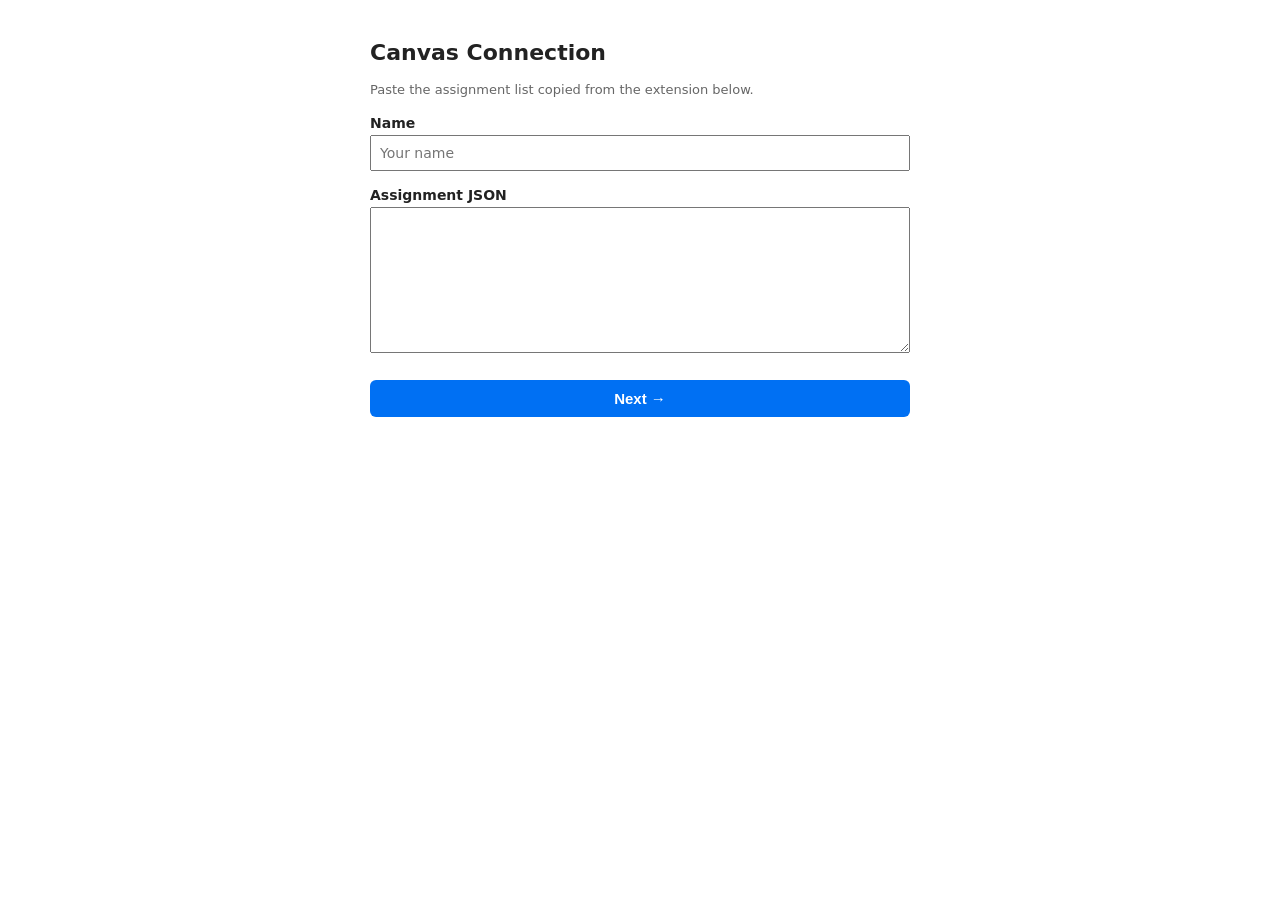
==== commit 0cceae78: "Modified AI" ====
--- a/index.html
+++ b/index.html
@@ -1,560 +1,587 @@
 <!DOCTYPE html>
 <html lang="en">
 <head>
-  <meta charset="UTF-8" />
-  <meta name="viewport" content="width=device-width, initial-scale=1.0" />
-  <title>HokieTutor - VT Canvas AI Study Scheduler Application</title>
-  <link rel="stylesheet" href="styles.css" />
+<meta charset="UTF-8">
+<title>StudySmart Onboarding</title>
+<style>
+  body { font-family: system-ui, sans-serif; max-width: 540px; margin: 40px auto; padding: 0 16px; color: #222; }
+  h1 { font-size: 22px; }
+  label { display: block; margin-top: 16px; font-weight: 600; font-size: 14px; }
+  input, select, textarea { width: 100%; padding: 8px; margin-top: 4px; box-sizing: border-box; font-size: 14px; font-family: inherit; }
+  
+  .btn-row { display: flex; gap: 12px; margin-top: 24px; align-items: center; }
+  button { padding: 10px 18px; font-size: 15px; cursor: pointer; border-radius: 6px; border: 1px solid #ccc; font-weight: 600; }
+  .btn-primary { background: #0070f3; color: white; border: none; flex: 2; }
+  .btn-primary:hover { background: #005bb5; }
+  .btn-secondary { background: #f3f4f6; color: #374151; border: 1px solid #d1d5db; flex: 1; }
+  .btn-secondary:hover { background: #e5e7eb; }
+  button:disabled { background: #aaa; cursor: not-allowed; }
+
+  pre { background: #f4f4f4; padding: 12px; border-radius: 6px; white-space: pre-wrap; word-break: break-all; font-size: 12px; }
+  .help { font-size: 13px; color: #666; margin-top: 4px; line-height: 1.5; }
+  .badge { display: inline-block; padding: 2px 8px; border-radius: 12px; font-size: 12px; margin-left: 8px; }
+  .badge.ok { background: #dcfce7; color: #166534; }
+  .badge.no { background: #fee2e2; color: #991b1b; }
+  
+  .block-row { display: flex; gap: 8px; align-items: center; margin-top: 6px; }
+  .block-row select, .block-row input { width: auto; margin-top: 0; }
+  .block-row button { margin-top: 0; padding: 8px 12px; font-size: 14px; background: #eee; color: #333; }
+  #block-list { list-style: none; padding: 0; margin: 10px 0 0; }
+  #block-list li { display: flex; justify-content: space-between; align-items: center; background: #f4f4f4; padding: 6px 10px; border-radius: 6px; margin-bottom: 6px; font-size: 14px; }
+  #block-list button { margin-top: 0; padding: 2px 8px; font-size: 12px; background: #fee2e2; border: none; border-radius: 4px; cursor: pointer; color: #991b1b; }
+  
+  #estimate-list li { background: #f4f4f4; padding: 12px 14px; border-radius: 6px; margin-bottom: 8px; font-size: 14px; border-left: 4px solid #0070f3; }
+  #estimate-list .est-title { font-weight: 600; font-size: 15px; }
+  #estimate-list .est-meta { font-size: 12px; color: #555; margin-top: 4px; }
+  #estimate-total { font-size: 16px; margin: 16px 0; color: #111; padding: 10px; background: #e0f2fe; border-radius: 6px; }
+
+  .section-box { margin-top: 16px; padding: 12px; background: #f9fafb; border: 1px solid #e5e7eb; border-radius: 8px; }
+  .section-box h3 { font-size: 15px; margin: 0 0 8px 0; color: #111; }
+  .section-box ul { list-style: none; padding: 0; margin: 0; }
+  .section-box li { background: #fff; padding: 8px 12px; border-radius: 6px; margin-bottom: 6px; border: 1px solid #e5e7eb; font-size: 13px; }
+  
+  .cal-title { font-weight: 600; color: #111; display: flex; align-items: center; justify-content: space-between; }
+  .cal-time { font-size: 12px; color: #6b7280; margin-top: 2px; }
+  .repeat-badge { background: #ede9fe; color: #6d28d9; padding: 2px 8px; border-radius: 12px; font-size: 11px; font-weight: 600; }
+  .study-badge { background: #e0f2fe; color: #0369a1; padding: 2px 8px; border-radius: 12px; font-size: 11px; font-weight: 600; }
+</style>
 </head>
 <body>
-  <!-- ================================================================= -->
-  <!-- MAIN WEB APPLICATION CONTAINER                                    -->
-  <!-- ================================================================= -->
-  <div class="app-container">
-
-    <!-- HEADER: Virginia Tech Maroon & Burnt Orange Branding -->
-    <header class="app-header">
-      <div class="header-content">
-        <div class="brand-row">
-          <div class="logo-mark">VT</div>
-          <div class="brand-text">
-            <h1 class="app-title">HokieTutor <span class="badge badge-accent">Web Application</span></h1>
-            <p class="app-subtitle">Intelligent Tutoring & Study Plan Scheduler for Virginia Tech</p>
-          </div>
+
+  <!-- STEP 1: Canvas JSON Import -->
+  <div id="step-canvas">
+    <h1>Canvas Connection <span id="canvas-badge"></span></h1>
+    <p class="help">Paste the assignment list copied from the extension below.</p>
+    <form id="canvas-form">
+      <label>Name
+        <input type="text" id="name" placeholder="Your name" required>
+      </label>
+
+      <label>Assignment JSON
+        <textarea id="assignmentJson" rows="8" required></textarea>
+      </label>
+
+      <div class="btn-row">
+        <button type="submit" id="btn-sync" class="btn-primary">Next &rarr;</button>
+      </div>
+    </form>
+  </div>
+
+  <!-- STEP 2: Onboarding -->
+  <div id="step-onboarding" style="display:none;">
+    <h1>Onboarding: My Study Profile</h1>
+    <form id="onboarding-form">
+      <label>Learning Pace
+        <select id="learningPace">
+          <option value="VERY_FAST">Very fast</option>
+          <option value="FAST">Fast</option>
+          <option value="AVERAGE" selected>Average</option>
+          <option value="SLOW">Slow</option>
+          <option value="VERY_SLOW">Very slow</option>
+        </select>
+      </label>
+
+      <label>Current GPA (0.0 - 4.0)
+        <input type="number" id="currentGpa" step="0.01" min="0" max="4" value="3.2">
+      </label>
+
+      <label>Target GPA (0.0 - 4.0)
+        <input type="number" id="targetGpa" step="0.01" min="0" max="4" value="3.6">
+      </label>
+
+      <label>Preferred Study Time Blocks
+        <div class="block-row">
+          <select id="blockDay">
+            <option value="MONDAY">Mon</option>
+            <option value="TUESDAY">Tue</option>
+            <option value="WEDNESDAY" selected>Wed</option>
+            <option value="THURSDAY">Thu</option>
+            <option value="FRIDAY">Fri</option>
+            <option value="SATURDAY">Sat</option>
+            <option value="SUNDAY">Sun</option>
+          </select>
+          <input type="time" id="blockStart" value="18:00">
+          <span>to</span>
+          <input type="time" id="blockEnd" value="20:00">
+          <button type="button" id="addBlockBtn">+ Add</button>
         </div>
-
-        <!-- Extension Sync & Data Integration Status -->
-        <div class="header-actions">
-          <div class="extension-status-badge disconnected" id="header-extension-badge" title="HokieTutor Chrome Extension Status">
-            <span class="badge-dot"></span>
-            <span class="badge-text" id="header-extension-text">Extension: Disconnected</span>
-          </div>
-          <button type="button" class="btn btn-sm btn-outline-light" id="btn-import-canvas-json" title="Import Canvas data JSON exported by the Chrome extension">
-            📂 Import Data
-          </button>
-          <button type="button" class="btn btn-sm btn-orange" id="btn-sync-extension" title="Trigger sync from HokieTutor Canvas extension">
-            ⚡ Extension Sync
-          </button>
-        </div>
+      </label>
+      <ul id="block-list"></ul>
+
+      <label>Daily Study Hours Available
+        <input type="number" id="dailyStudyHours" step="0.5" min="0" max="24" value="2.5">
+      </label>
+
+      <div class="btn-row">
+        <button type="button" id="btn-back-step2" class="btn-secondary">&larr; Back</button>
+        <button type="submit" id="btn-onboard" class="btn-primary">Next &rarr;</button>
       </div>
-
-      <!-- STEP PROGRESS WIZARD NAVIGATION -->
-      <nav class="step-indicator" aria-label="Setup Navigation Steps">
-        <button class="step-btn active" id="step-nav-1" data-step="1">
-          <span class="step-num">1</span>
-          <span class="step-label">Course Goals & Habits</span>
-        </button>
-        <div class="step-divider"></div>
-        <button class="step-btn" id="step-nav-2" data-step="2">
-          <span class="step-num">2</span>
-          <span class="step-label">Weekly Availability</span>
-        </button>
-        <div class="step-divider"></div>
-        <button class="step-btn" id="step-nav-3" data-step="3">
-          <span class="step-num">3</span>
-          <span class="step-label">AI Study Schedule</span>
-        </button>
-      </nav>
-    </header>
-
-    <!-- =============================================================== -->
-    <!-- PAGE 1: MULTI-COURSE GOALS & STUDY HABITS                       -->
-    <!-- =============================================================== -->
-    <main class="page-view active" id="page-1" aria-labelledby="page-1-heading">
-
-      <!-- Extension Sync Telemetry Banner -->
-      <div class="card sync-status-banner">
-        <div class="sync-banner-left">
-          <div class="sync-status-icon">🎓</div>
-          <div class="sync-status-text">
-            <strong class="sync-banner-title">VT Canvas Synced (Active Term: Fall 2026)</strong>
-            <p class="sync-banner-desc" id="sync-banner-details">
-              4 Active Courses detected. Past course (PHYS 2306) automatically filtered out.
-            </p>
-          </div>
-        </div>
-        <div class="sync-banner-right">
-          <span class="badge badge-term">2026 Fall Term</span>
-        </div>
-      </div>
-
-      <!-- Aggregated Goals Metrics Bar -->
-      <section class="goals-summary-bar card">
-        <div class="goal-metric">
-          <span class="metric-val" id="metric-active-courses">4</span>
-          <span class="metric-label">Active Courses</span>
-        </div>
-        <div class="goal-metric">
-          <span class="metric-val text-maroon" id="metric-total-hours">13 hrs</span>
-          <span class="metric-label">Total Study Time / Wk</span>
-        </div>
-        <div class="goal-metric">
-          <span class="metric-val text-orange" id="metric-avg-goal">A / A-</span>
-          <span class="metric-label">Target Grades</span>
-        </div>
-        <div class="goal-metric">
-          <span class="metric-val" id="metric-upcoming-exams">2 Exams</span>
-          <span class="metric-label">Next 14 Days</span>
-        </div>
-      </section>
-
-      <!-- Section: Course-by-Course Goal Cards -->
-      <section class="form-section">
-        <div class="section-header-row">
-          <div>
-            <h2 class="section-title" id="page-1-heading">1. Individual Course Goals & Target Grades</h2>
-            <p class="section-desc">
-              Customize your target final grade, current confidence, and weekly study time commitment for each class independently:
-            </p>
-          </div>
-          <button type="button" class="btn btn-outline btn-sm" id="btn-open-add-course-modal">
-            + Add Course
-          </button>
-        </div>
-
-        <!-- The Course Cards Deck (Dynamically populated from appState.courses) -->
-        <div class="course-cards-deck" id="course-cards-deck">
-          <!-- Populated by JavaScript -->
-        </div>
-      </section>
-
-      <!-- Section: General Study Habits & Intensity -->
-      <section class="form-section">
-        <h2 class="section-title">2. Study Habits & Learning Speed</h2>
-        <p class="section-desc">Set your overall learning pace and tutoring methodology:</p>
-
-        <div class="form-group">
-          <label class="form-label">Studying Pace / Speed:</label>
-          <div class="radio-pill-group" role="radiogroup" aria-label="Studying Pace">
-            <label class="radio-pill">
-              <input type="radio" name="study_speed" value="thorough" />
-              <div class="pill-card">
-                <span class="pill-title">Deep & Thorough</span>
-                <span class="pill-subtitle">1.5x time per topic. Extensive notes, concept maps, and video reviews.</span>
-              </div>
-            </label>
-
-            <label class="radio-pill">
-              <input type="radio" name="study_speed" value="balanced" checked />
-              <div class="pill-card">
-                <span class="pill-title">Balanced & Steady</span>
-                <span class="pill-subtitle">1.0x standard pace. Equal mix of theory comprehension and problem solving.</span>
-              </div>
-            </label>
-
-            <label class="radio-pill">
-              <input type="radio" name="study_speed" value="fast" />
-              <div class="pill-card">
-                <span class="pill-title">Fast-Track / Sprint</span>
-                <span class="pill-subtitle">High-intensity cram mode. High-yield exam topics and past midterms only.</span>
-              </div>
-            </label>
-          </div>
-        </div>
-
-        <div class="grid-2-col">
-          <div class="form-group">
-            <label for="global-session-length" class="form-label">Preferred Session Duration:</label>
-            <select id="global-session-length" class="form-control">
-              <option value="30">30 minutes (Micro-bursts / Quick drills)</option>
-              <option value="45" selected>45 minutes (Pomodoro Friendly)</option>
-              <option value="60">60 minutes (Standard block)</option>
-              <option value="90">90 minutes (Deep Focus Deep-Dive)</option>
-            </select>
-          </div>
-
-          <div class="form-group">
-            <label for="global-tutoring-style" class="form-label">Primary Tutoring Style:</label>
-            <select id="global-tutoring-style" class="form-control">
-              <option value="practice" selected>Active Recall & Problem Sets (Recommended for STEM)</option>
-              <option value="theory">Concept Breakdown & Lecture Slide Review</option>
-              <option value="flashcards">Flashcard Drills & Definition Retention</option>
-              <option value="past-exams">Mock Exam Questions & Time-Trial Testing</option>
-            </select>
-          </div>
-        </div>
-      </section>
-
-      <!-- Navigation Actions for Page 1 -->
-      <div class="step-actions">
-        <button type="button" class="btn btn-secondary" id="btn-save-draft-1">Save Draft</button>
-        <button type="button" class="btn btn-primary" id="btn-next-to-2">Proceed to Availability &rarr;</button>
-      </div>
-    </main>
-
-    <!-- =============================================================== -->
-    <!-- PAGE 2: SCHEDULE & AVAILABILITY INPUT                           -->
-    <!-- =============================================================== -->
-    <main class="page-view" id="page-2" aria-labelledby="page-2-heading">
-      <div class="section-header-box">
-        <h2 class="section-title" id="page-2-heading">Weekly Schedule & Free Study Time</h2>
-        <p class="section-desc">
-          Upload your timetable screenshot or click the calendar cells below to mark your busy class/work commitments. Unmarked slots become your available study time.
-        </p>
-      </div>
-
-      <!-- Option A: File Upload / Timetable Screenshot -->
-      <section class="upload-section card">
-        <div class="upload-dropzone" id="schedule-dropzone">
-          <div class="upload-icon">📷</div>
-          <div class="upload-text">
-            <strong>Upload Schedule or Screenshot</strong>
-            <p>Drag and drop your HokieSpa schedule screenshot or PDF timetable here</p>
-          </div>
-          <input type="file" id="schedule-file-input" accept="image/*,.pdf" class="file-input-hidden" />
-          <button type="button" class="btn btn-outline btn-sm" id="btn-browse-file">Browse Files</button>
-        </div>
-
-        <!-- Preview container for uploaded screenshot -->
-        <div class="upload-preview hidden" id="upload-preview-container">
-          <img id="upload-preview-img" src="" alt="Schedule Preview" />
-          <div class="upload-preview-meta">
-            <span id="upload-file-name" class="file-name">schedule.png</span>
-            <span class="badge badge-success">✓ OCR Classes Detected</span>
-            <button type="button" class="btn-text-danger" id="btn-remove-file">Remove</button>
-          </div>
-        </div>
-      </section>
-
-      <!-- Option B: Interactive Weekly Calendar Grid -->
-      <section class="calendar-tool-section card">
-        <div class="calendar-toolbar">
-          <div class="calendar-legend">
-            <span class="legend-item"><span class="legend-box busy"></span> Busy / Class Block</span>
-            <span class="legend-item"><span class="legend-box free"></span> Free For Study</span>
-          </div>
-
-          <!-- Quick Preset Buttons -->
-          <div class="preset-buttons">
-            <button type="button" class="btn btn-xs btn-outline" id="btn-preset-weekday-busy">Weekdays 9-5 Busy</button>
-            <button type="button" class="btn btn-xs btn-outline" id="btn-preset-evenings-free">Evenings Free</button>
-            <button type="button" class="btn btn-xs btn-secondary" id="btn-preset-clear">Clear Grid</button>
-          </div>
-        </div>
-
-        <!-- The Interactive Weekly Grid -->
-        <div class="grid-table-wrapper">
-          <table class="availability-grid" id="availability-table" aria-label="Weekly availability selector">
-            <thead>
-              <tr>
-                <th scope="col" class="time-col-header">Time</th>
-                <th scope="col">Mon</th>
-                <th scope="col">Tue</th>
-                <th scope="col">Wed</th>
-                <th scope="col">Thu</th>
-                <th scope="col">Fri</th>
-                <th scope="col">Sat</th>
-                <th scope="col">Sun</th>
-              </tr>
-            </thead>
-            <tbody id="availability-tbody">
-              <!-- Dynamically populated rows via JavaScript -->
-            </tbody>
-          </table>
-        </div>
-
-        <div class="availability-summary">
-          <p>Available Free Study Time: <strong id="total-free-hours-label" class="text-maroon">28 hrs/week</strong></p>
-          <small class="text-muted">Click or drag across any cell to toggle between Busy and Free.</small>
-        </div>
-      </section>
-
-      <!-- Navigation Bar for Step 2 -->
-      <div class="step-actions">
-        <button type="button" class="btn btn-secondary" id="btn-back-to-1">&larr; Back to Goals</button>
-        <button type="button" class="btn btn-primary" id="btn-next-to-3">Generate Multi-Course Schedule &rarr;</button>
-      </div>
-    </main>
-
-    <!-- =============================================================== -->
-    <!-- PAGE 3: PERSONALIZED MULTI-COURSE STUDY SCHEDULE                -->
-    <!-- =============================================================== -->
-    <main class="page-view" id="page-3" aria-labelledby="page-3-heading">
-      <!-- Top Overview Stats -->
-      <section class="schedule-summary-bar card">
-        <div class="stat-cell">
-          <span class="stat-number" id="stat-total-sessions">12</span>
-          <span class="stat-label">Scheduled Sessions</span>
-        </div>
-        <div class="stat-cell">
-          <span class="stat-number text-maroon" id="stat-total-hours">13.0 hrs</span>
-          <span class="stat-label">Total Study Time</span>
-        </div>
-        <div class="stat-cell">
-          <span class="stat-number text-orange" id="stat-courses-scheduled">4 Classes</span>
-          <span class="stat-label">Covered This Week</span>
-        </div>
-        <div class="stat-cell">
-          <span class="stat-number" id="stat-next-exam">4 Days</span>
-          <span class="stat-label">MATH 1226 Midterm</span>
-        </div>
-      </section>
-
-      <!-- Control Toolbar: Add session, filter, export -->
-      <section class="schedule-controls">
-        <div class="filter-controls">
-          <label for="filter-course-select" class="sr-only">Filter by Course</label>
-          <select id="filter-course-select" class="form-control form-control-sm">
-            <option value="ALL">Show All Courses</option>
-            <!-- Injected by JavaScript based on active courses -->
-          </select>
-        </div>
-
-        <div class="action-btn-group">
-          <button type="button" class="btn btn-outline btn-sm" id="btn-open-add-session-modal">+ Add Session</button>
-          <button type="button" class="btn btn-outline btn-sm" id="btn-export-ics">📥 Export iCal (.ics)</button>
-          <button type="button" class="btn btn-outline btn-sm" id="btn-print-schedule">🖨️ Print</button>
-          <button type="button" class="btn btn-secondary btn-sm" id="btn-regenerate-schedule" title="Calls upon the HokieTutor Chrome Extension to refresh Canvas data and recalculate schedule">
-            <span id="btn-regenerate-icon">⚡</span> <span id="btn-regenerate-text">Call Extension & Regenerate</span>
-          </button>
-        </div>
-      </section>
-
-      <!-- The Schedule Sessions List (Grouped by Day) -->
-      <section class="sessions-container" id="sessions-container" aria-live="polite">
-        <!-- Injected via JavaScript -->
-      </section>
-
-      <!-- Navigation Bar for Step 3 -->
-      <div class="step-actions">
-        <button type="button" class="btn btn-secondary" id="btn-back-to-2">&larr; Back to Availability</button>
-        <button type="button" class="btn btn-primary" id="btn-finish-done">Save Schedule</button>
-      </div>
-    </main>
-
-    <!-- =============================================================== -->
-    <!-- MODAL 1: ADD / EDIT COURSE MODAL                                -->
-    <!-- =============================================================== -->
-    <div class="modal-overlay hidden" id="course-modal" role="dialog" aria-modal="true" aria-labelledby="modal-course-title">
-      <div class="modal-card">
-        <div class="modal-header">
-          <h3 class="modal-title" id="modal-course-title">Add Course</h3>
-          <button type="button" class="btn-close" id="btn-close-course-modal" aria-label="Close modal">&times;</button>
-        </div>
-
-        <form id="form-course-editor">
-          <div class="grid-2-col">
-            <div class="form-group">
-              <label for="modal-course-code" class="form-label">Course Code / CRN:</label>
-              <input type="text" id="modal-course-code" class="form-control" placeholder="e.g. PSYC 1004 or 1226 (CRN 87487)" required />
-            </div>
-
-            <div class="form-group">
-              <label for="modal-course-term" class="form-label">Term:</label>
-              <input type="text" id="modal-course-term" class="form-control" value="2026 Fall" required />
-            </div>
-          </div>
-
-          <div class="form-group">
-            <label for="modal-course-name" class="form-label">Course Title:</label>
-            <input type="text" id="modal-course-name" class="form-control" placeholder="e.g. Introductory Psychology" required />
-          </div>
-
-          <div class="grid-3-col">
-            <div class="form-group">
-              <label for="modal-course-current-grade" class="form-label">Current Grade (%):</label>
-              <input type="number" id="modal-course-current-grade" class="form-control" min="0" max="100" step="0.1" value="85.0" required />
-            </div>
-
-            <div class="form-group">
-              <label for="modal-course-goal-grade" class="form-label">Goal Grade:</label>
-              <select id="modal-course-goal-grade" class="form-control">
-                <option value="A">A (93-100%)</option>
-                <option value="A-" selected>A- (90-92%)</option>
-                <option value="B+">B+ (87-89%)</option>
-                <option value="B">B (83-86%)</option>
-              </select>
-            </div>
-
-            <div class="form-group">
-              <label for="modal-course-confidence" class="form-label">Confidence:</label>
-              <select id="modal-course-confidence" class="form-control">
-                <option value="low">Low</option>
-                <option value="medium" selected>Medium</option>
-                <option value="high">High</option>
-              </select>
-            </div>
-          </div>
-
-          <div class="form-group">
-            <label for="modal-course-hours" class="form-label">Weekly Study Hours Target:</label>
-            <input type="number" id="modal-course-hours" class="form-control" min="1" max="15" value="3" required />
-          </div>
-
-          <div class="form-group">
-            <label for="modal-course-topics" class="form-label">Key Topics / Focus Modules (comma separated):</label>
-            <input type="text" id="modal-course-topics" class="form-control" placeholder="e.g. Memory retention, Cognitive development" />
-          </div>
-
-          <div class="modal-footer">
-            <button type="button" class="btn btn-secondary" id="btn-cancel-course-modal">Cancel</button>
-            <button type="submit" class="btn btn-primary" id="btn-save-course">Add Course</button>
-          </div>
-        </form>
-      </div>
+    </form>
+  </div>
+
+  <!-- STEP 3: AI Dynamic Estimates -->
+  <div id="step-done" style="display:none;">
+    <h1>This Week's Assignments</h1>
+    <p class="help">AI-powered workload estimates based on difficulty, points, and your pace.</p>
+    
+    <div id="estimate-loading" style="padding:12px; background:#fef3c7; border-radius:6px; margin: 12px 0;">
+      Analyzing assignments with Gemini AI...
     </div>
-
-    <!-- =============================================================== -->
-    <!-- MODAL 2: ADD / EDIT STUDY SESSION MODAL                         -->
-    <!-- =============================================================== -->
-    <div class="modal-overlay hidden" id="session-modal" role="dialog" aria-modal="true" aria-labelledby="modal-session-title">
-      <div class="modal-card">
-        <div class="modal-header">
-          <h3 class="modal-title" id="modal-session-title">Add Study Session</h3>
-          <button type="button" class="btn-close" id="btn-close-session-modal" aria-label="Close modal">&times;</button>
-        </div>
-
-        <form id="form-session-editor">
-          <!-- Hidden session ID for edit mode -->
-          <input type="hidden" id="modal-session-id" value="" />
-
-          <div class="form-group">
-            <label for="modal-session-course" class="form-label">Course:</label>
-            <select id="modal-session-course" class="form-control" required>
-              <!-- Populated by JavaScript -->
-            </select>
-          </div>
-
-          <div class="form-group">
-            <label for="modal-session-topic" class="form-label">Topic / Focus Assignment:</label>
-            <input type="text" id="modal-session-topic" class="form-control" placeholder="e.g. Integration by Parts Review" required />
-          </div>
-
-          <div class="grid-2-col">
-            <div class="form-group">
-              <label for="modal-session-day" class="form-label">Day of Week:</label>
-              <select id="modal-session-day" class="form-control" required>
-                <option value="Monday">Monday</option>
-                <option value="Tuesday">Tuesday</option>
-                <option value="Wednesday">Wednesday</option>
-                <option value="Thursday">Thursday</option>
-                <option value="Friday">Friday</option>
-                <option value="Saturday">Saturday</option>
-                <option value="Sunday">Sunday</option>
-              </select>
-            </div>
-
-            <div class="form-group">
-              <label for="modal-session-start-time" class="form-label">Start Time:</label>
-              <input type="time" id="modal-session-start-time" class="form-control" value="16:00" required />
-            </div>
-          </div>
-
-          <div class="grid-2-col">
-            <div class="form-group">
-              <label for="modal-session-duration" class="form-label">Duration:</label>
-              <select id="modal-session-duration" class="form-control" required>
-                <option value="30">30 Minutes</option>
-                <option value="45">45 Minutes</option>
-                <option value="60" selected>60 Minutes</option>
-                <option value="90">90 Minutes</option>
-                <option value="120">2 Hours</option>
-              </select>
-            </div>
-
-            <div class="form-group">
-              <label for="modal-session-format" class="form-label">Study Method:</label>
-              <select id="modal-session-format" class="form-control">
-                <option value="Practice Problems">Practice Problems</option>
-                <option value="Syllabus Review">Syllabus Review</option>
-                <option value="Mock Exam">Mock Exam</option>
-                <option value="Flashcards">Flashcards</option>
-              </select>
-            </div>
-          </div>
-
-          <div class="modal-footer">
-            <button type="button" class="btn btn-secondary" id="btn-cancel-session-modal">Cancel</button>
-            <button type="submit" class="btn btn-primary" id="btn-save-session">Save Session</button>
-          </div>
-        </form>
-      </div>
+    
+    <div id="estimate-total" style="display:none; font-weight:700;"></div>
+    <ul id="estimate-list" style="list-style:none; padding:0;"></ul>
+
+    <div class="btn-row">
+      <button type="button" id="btn-back-step3" class="btn-secondary">&larr; Back</button>
+      <button type="button" id="btn-to-calendar" class="btn-primary">Next &rarr;</button>
     </div>
-
-    <!-- =============================================================== -->
-    <!-- MODAL 3: IMPORT CANVAS EXTENSION JSON MODAL                     -->
-    <!-- =============================================================== -->
-    <div class="modal-overlay hidden" id="import-json-modal" role="dialog" aria-modal="true" aria-labelledby="modal-json-title">
-      <div class="modal-card">
-        <div class="modal-header">
-          <h3 class="modal-title" id="modal-json-title">Import Data from Chrome Extension</h3>
-          <button type="button" class="btn-close" id="btn-close-json-modal" aria-label="Close modal">&times;</button>
-        </div>
-
-        <p class="section-desc">
-          Paste the assignment list copied from the HokieTutor Chrome extension. Courses are created
-          automatically from whatever <code>course_id</code>s show up, and the assignments are saved to
-          your HokieTutor account on the backend.
-        </p>
-
-        <div class="form-group">
-          <label for="json-vt-email" class="form-label">VT Email:</label>
-          <input type="email" id="json-vt-email" class="form-control" placeholder="hokie@vt.edu" required />
-        </div>
-
-        <div class="form-group">
-          <textarea id="json-paste-area" class="form-control" rows="8" placeholder='[{"id": 123, "title": "...", "course_id": 234299, "due_at": "2026-09-21T18:30:00Z", "points_possible": 100, "html_url": "...", "description_raw": "..."}]'></textarea>
-        </div>
-
-        <div class="modal-footer">
-          <button type="button" class="btn btn-secondary" id="btn-cancel-json-modal">Cancel</button>
-          <button type="button" class="btn btn-primary" id="btn-confirm-import-json">Import & Sync</button>
-        </div>
-      </div>
+  </div>
+
+  <!-- STEP 4: Google Calendar -->
+  <div id="step-calendar" style="display:none;">
+    <h1>Google Calendar & Schedule Comparison</h1>
+    <p class="help">Upload your calendar (.ics). StudySmart will parse your classes and generate conflict-free study blocks.</p>
+    
+    <label>Calendar file (.ics)
+      <input type="file" id="ics-upload-input" accept=".ics,text/calendar">
+    </label>
+
+    <div id="ics-upload-result"></div>
+
+    <!-- 순수 AI 공부 일정만 다운로드하도록 버튼 수정 -->
+    <button type="button" id="btn-download-ics" class="btn-primary" style="width:100%; margin-top: 24px; display:none;">Download AI Study Schedule (.ics)</button>
+
+    <div class="btn-row" style="margin-top: 20px;">
+      <button type="button" id="btn-back-step4" class="btn-secondary" style="flex:1;">&larr; Back</button>
     </div>
-
-    <!-- =============================================================== -->
-    <!-- CO-DEPENDENCE BARRIER: EXTENSION REQUIRED TO OPERATE           -->
-    <!-- =============================================================== -->
-    <div class="extension-guard-backdrop" id="extension-guard-overlay" role="dialog" aria-modal="true" aria-labelledby="guard-title">
-      <div class="extension-guard-card">
-        <div class="extension-guard-header">
-          <div class="guard-icon-lock">🔒</div>
-          <div>
-            <h2 class="guard-title" id="guard-title">HokieTutor Extension Required</h2>
-            <span class="guard-req-badge">Co-Dependent Application</span>
-          </div>
-        </div>
-
-        <p class="guard-intro">
-          This application is <strong>co-dependent</strong> and strictly requires the companion <strong>HokieTutor Chrome Extension</strong> to operate.
-          The extension securely scrapes your active Fall 2026 courses from Canvas, synchronizes assignments, and coordinates with the Spring Boot backend AI scheduler.
-        </p>
-
-        <div class="guard-status-box">
-          <div class="status-pulse-group">
-            <span class="status-pulse-dot" id="guard-pulse-dot"></span>
-            <span id="guard-status-message">Listening for HokieTutor Extension...</span>
-          </div>
-          <button type="button" class="btn btn-sm btn-orange" id="btn-detect-extension">
-            🔍 Ping Extension
-          </button>
-        </div>
-
-        <div class="guard-steps-container">
-          <h4 class="guard-steps-title">How to Connect the Extension:</h4>
-          <ol class="guard-steps-list">
-            <li>Open <code>chrome://extensions</code> (or <code>edge://extensions</code>) in your browser.</li>
-            <li>Enable <strong>Developer mode</strong> using the toggle switch in the upper-right corner.</li>
-            <li>Click <strong>Load unpacked</strong> and select the <code>extension</code> folder inside this repository.</li>
-            <li>Once loaded, click <strong>Ping Extension</strong> above (or refresh) to unlock the application!</li>
-          </ol>
-        </div>
-
-        <div class="guard-footer">
-          <button type="button" class="btn-demo-link" id="btn-demo-override" title="Developer presentation & test bypass mode">
-            ⚡ Developer / Presentation Bypass Mode
-          </button>
-        </div>
-      </div>
-    </div>
-
-    <!-- TOAST NOTIFICATION CONTAINER -->
-    <div id="toast" class="toast hidden" role="status" aria-live="polite"></div>
-
   </div>
 
-  <!-- External JavaScript Logic -->
-  <script src="app.js"></script>
+  <script>
+    let currentStudentName = '';
+    let lastWeeklyEstimate = null;
+    let generatedStudyBlocks = [];
+
+    const DAY_LABELS = { MONDAY: 'Mon', TUESDAY: 'Tue', WEDNESDAY: 'Wed', THURSDAY: 'Thu', FRIDAY: 'Fri', SATURDAY: 'Sat', SUNDAY: 'Sun' };
+    let studyBlocks = [
+      { dayOfWeek: 'MONDAY', startTime: '18:00', endTime: '20:00' },
+      { dayOfWeek: 'WEDNESDAY', startTime: '18:00', endTime: '20:00' }
+    ];
+
+    const stepCanvas = document.getElementById('step-canvas');
+    const stepOnboarding = document.getElementById('step-onboarding');
+    const stepDone = document.getElementById('step-done');
+    const stepCalendar = document.getElementById('step-calendar');
+
+    function showStep(stepToShow) {
+      [stepCanvas, stepOnboarding, stepDone, stepCalendar].forEach(s => s.style.display = 'none');
+      stepToShow.style.display = 'block';
+    }
+
+    document.getElementById('btn-back-step2').onclick = () => showStep(stepCanvas);
+    document.getElementById('btn-back-step3').onclick = () => showStep(stepOnboarding);
+    document.getElementById('btn-back-step4').onclick = () => showStep(stepDone);
+
+    const blockListEl = document.getElementById('block-list');
+    function renderBlocks() {
+      blockListEl.innerHTML = '';
+      studyBlocks.forEach((block, index) => {
+        const li = document.createElement('li');
+        li.innerHTML = `<span>${DAY_LABELS[block.dayOfWeek]} ${block.startTime}-${block.endTime}</span>`;
+        const removeBtn = document.createElement('button');
+        removeBtn.type = 'button';
+        removeBtn.textContent = 'Remove';
+        removeBtn.onclick = () => { studyBlocks.splice(index, 1); renderBlocks(); };
+        li.appendChild(removeBtn);
+        blockListEl.appendChild(li);
+      });
+    }
+    renderBlocks();
+
+    document.getElementById('addBlockBtn').onclick = () => {
+      const dayOfWeek = document.getElementById('blockDay').value;
+      const startTime = document.getElementById('blockStart').value;
+      const endTime = document.getElementById('blockEnd').value;
+      if (!startTime || !endTime || startTime >= endTime) {
+        alert('Invalid time block selection.');
+        return;
+      }
+      studyBlocks.push({ dayOfWeek, startTime, endTime });
+      renderBlocks();
+    };
+
+    document.getElementById('canvas-form').onsubmit = async (e) => {
+      e.preventDefault();
+      currentStudentName = document.getElementById('name').value.trim();
+      const rawJson = document.getElementById('assignmentJson').value.trim();
+
+      let assignments;
+      try {
+        const data = JSON.parse(rawJson);
+        assignments = Array.isArray(data) ? data : (Array.isArray(data.assignments) ? data.assignments : null);
+        if (!assignments) throw new Error('Invalid JSON format');
+      } catch (err) {
+        alert('Could not parse assignment JSON: ' + err.message);
+        return;
+      }
+
+      const btnSync = document.getElementById('btn-sync');
+      btnSync.disabled = true;
+      btnSync.textContent = 'Syncing...';
+
+      try {
+        const res = await fetch('/api/assignments/import', {
+          method: 'POST',
+          headers: { 'Content-Type': 'application/json' },
+          body: JSON.stringify({ name: currentStudentName, assignments })
+        });
+        if (res.ok) {
+          showStep(stepOnboarding);
+        } else {
+          alert('Sync failed');
+        }
+      } catch (err) {
+        alert('Network request error: ' + err.message);
+      } finally {
+        btnSync.disabled = false;
+        btnSync.textContent = 'Next →';
+      }
+    };
+
+    document.getElementById('onboarding-form').onsubmit = async (e) => {
+      e.preventDefault();
+      const payload = {
+        name: currentStudentName,
+        learningPace: document.getElementById('learningPace').value,
+        currentGpa: parseFloat(document.getElementById('currentGpa').value),
+        targetGpa: parseFloat(document.getElementById('targetGpa').value),
+        preferredStudyBlocks: studyBlocks,
+        dailyStudyHours: parseFloat(document.getElementById('dailyStudyHours').value)
+      };
+
+      try {
+        const res = await fetch('/api/onboarding', {
+          method: 'POST',
+          headers: { 'Content-Type': 'application/json' },
+          body: JSON.stringify(payload)
+        });
+        if (res.ok) {
+          showStep(stepDone);
+          loadWeeklyEstimate(currentStudentName);
+        } else {
+          alert('Onboarding failed');
+        }
+      } catch (err) {
+        alert('Error: ' + err.message);
+      }
+    };
+
+    async function loadWeeklyEstimate(name) {
+      const loadingEl = document.getElementById('estimate-loading');
+      const totalEl = document.getElementById('estimate-total');
+      const listEl = document.getElementById('estimate-list');
+
+      loadingEl.style.display = 'block';
+      loadingEl.textContent = 'Contacting Gemini 3.6 Flash & evaluating workload...';
+      totalEl.style.display = 'none';
+      listEl.innerHTML = '';
+
+      try {
+        const res = await fetch(`/api/schedule/estimate/${encodeURIComponent(name)}`);
+        const textData = await res.text();
+        const body = JSON.parse(textData);
+
+        if (!res.ok) {
+          loadingEl.textContent = `Error: ${body.message || res.statusText}`;
+          return;
+        }
+
+        loadingEl.style.display = 'none';
+        lastWeeklyEstimate = body;
+
+        if (!body.assignments || body.assignments.length === 0) {
+          listEl.innerHTML = '<li>No upcoming assignments found for ' + name + '.</li>';
+          return;
+        }
+
+        totalEl.style.display = 'block';
+        totalEl.textContent = `Total Workload: ${body.totalHours.toFixed(1)} hours scheduled`;
+
+        body.assignments.forEach(a => {
+          const li = document.createElement('li');
+          li.innerHTML = `
+            <div class="est-title">${a.title}</div>
+            <div class="est-meta">Due: ${a.dueAt} &middot; <strong style="color:#0070f3;">~${a.estimatedHours.toFixed(1)}h</strong> (AI estimated)</div>
+          `;
+          listEl.appendChild(li);
+        });
+      } catch (err) {
+        loadingEl.textContent = 'Failed to load: ' + err.message;
+      }
+    }
+
+    document.getElementById('btn-to-calendar').onclick = () => showStep(stepCalendar);
+
+    // [Step 4] ICS 업로드 시 기존 일정 파싱 및 충돌 없는 AI 공부 일정 생성
+    document.getElementById('ics-upload-input').addEventListener('change', async (e) => {
+      const file = e.target.files[0];
+      const resultEl = document.getElementById('ics-upload-result');
+      const downloadBtn = document.getElementById('btn-download-ics');
+      if (!file) return;
+
+      resultEl.innerHTML = '<div style="padding:10px; background:#fef3c7; border-radius:6px; margin-top:12px;">Analyzing schedule and generating conflict-free study blocks...</div>';
+      downloadBtn.style.display = 'none';
+
+      if (!lastWeeklyEstimate && currentStudentName) {
+        try {
+          const res = await fetch(`/api/schedule/estimate/${encodeURIComponent(currentStudentName)}`);
+          const body = await res.json();
+          if (res.ok) {
+            lastWeeklyEstimate = body;
+          }
+        } catch (err) {
+          console.error(err);
+        }
+      }
+
+      const reader = new FileReader();
+      reader.onload = async (evt) => {
+        const rawText = evt.target.result;
+        const parsed = parseIcsWithRecurrence(rawText);
+        const displayEvents = parsed.displayEvents;
+        const busyIntervals = parsed.busyIntervals;
+
+        generatedStudyBlocks = [];
+        const assignments = lastWeeklyEstimate && lastWeeklyEstimate.assignments ? lastWeeklyEstimate.assignments : [];
+
+        const sorted = [...assignments].sort((a, b) => new Date(a.dueAt) - new Date(b.dueAt));
+        const scheduledUntilByDate = {};
+
+        sorted.forEach(a => {
+          const dueDate = new Date(a.dueAt);
+          if (isNaN(dueDate.getTime())) return;
+
+          const dateKey = dueDate.toISOString().slice(0, 10);
+          const hours = a.estimatedHours && a.estimatedHours > 0 ? a.estimatedHours : 2.0;
+          const durationMs = Math.round(hours * 60 * 60 * 1000);
+
+          let blockEnd = scheduledUntilByDate[dateKey] 
+            ? new Date(Math.min(dueDate.getTime() - (3600000), scheduledUntilByDate[dateKey].getTime()))
+            : new Date(dueDate.getTime() - (60 * 60 * 1000));
+
+          let blockStart = new Date(blockEnd.getTime() - durationMs);
+
+          const dayOfWeek = blockStart.getDay();
+          let startMin = blockStart.getHours() * 60 + blockStart.getMinutes();
+          let endMin = blockEnd.getHours() * 60 + blockEnd.getMinutes();
+
+          let hasConflict = true;
+          let loopCount = 0;
+          while (hasConflict && loopCount < 5) {
+            hasConflict = false;
+            busyIntervals.forEach(b => {
+              if (b.day === dayOfWeek) {
+                if (startMin < b.endMin && endMin > b.startMin) {
+                  hasConflict = true;
+                  blockEnd = new Date(blockStart);
+                  blockStart = new Date(blockEnd.getTime() - durationMs);
+                  startMin = blockStart.getHours() * 60 + blockStart.getMinutes();
+                  endMin = blockEnd.getHours() * 60 + blockEnd.getMinutes();
+                }
+              }
+            });
+            loopCount++;
+          }
+
+          scheduledUntilByDate[dateKey] = blockStart;
+
+          generatedStudyBlocks.push({
+            title: `[Study] ${a.title}`,
+            start: blockStart,
+            end: blockEnd,
+            hours: hours
+          });
+        });
+
+        let htmlContent = '';
+
+        htmlContent += `<div class="section-box"><h3>📅 Your Calendar Events (${displayEvents.length})</h3><ul>`;
+        displayEvents.forEach(ev => {
+          const recurrenceTag = ev.recurrence ? `<span class="repeat-badge">🔁 ${ev.recurrence}</span>` : `<span style="font-size:11px; color:#888;">One-time</span>`;
+          const timeDisplay = ev.recurrence 
+            ? `${formatIcsTimeOnly(ev.rawStart)}${ev.rawEnd ? ' &rarr; ' + formatIcsTimeOnly(ev.rawEnd) : ''}`
+            : `${ev.start}${ev.end ? ' &rarr; ' + ev.end : ''}`;
+
+          htmlContent += `
+            <li>
+              <div class="cal-title"><span>${ev.summary}</span>${recurrenceTag}</div>
+              <div class="cal-time">${timeDisplay}</div>
+            </li>`;
+        });
+        htmlContent += `</ul></div>`;
+
+        htmlContent += `<div class="section-box" style="border-color:#bae6fd; background:#f0f9ff;"><h3>🤖 Conflict-Free AI Study Schedule (${generatedStudyBlocks.length})</h3><ul>`;
+        if (generatedStudyBlocks.length === 0) {
+          htmlContent += `<li style="color:#e11d48; font-weight:600;">No assignments found. Please make sure you completed Step 1 & Step 2 first!</li>`;
+        } else {
+          generatedStudyBlocks.forEach(sb => {
+            htmlContent += `
+              <li>
+                <div class="cal-title"><span>${sb.title}</span><span class="study-badge">~${sb.hours.toFixed(1)}h</span></div>
+                <div class="cal-time">${sb.start.toLocaleString()} &rarr; ${sb.end.toLocaleString()}</div>
+              </li>`;
+          });
+        }
+        htmlContent += `</ul></div>`;
+
+        resultEl.innerHTML = htmlContent;
+        if (generatedStudyBlocks.length > 0) {
+          downloadBtn.style.display = 'block';
+        }
+      };
+      reader.onerror = () => {
+        resultEl.textContent = 'Could not read that file.';
+      };
+      reader.readAsText(file);
+    });
+
+    // [핵심 수정] 다운로드 버튼 누르면 오직 AI가 생성한 새로운 과제 공부 일정들만 .ics 파일로 묶어서 다운로드
+    document.getElementById('btn-download-ics').onclick = () => {
+      if (generatedStudyBlocks.length === 0) {
+        alert('No study blocks generated yet.');
+        return;
+      }
+
+      const pad = n => String(n).padStart(2, '0');
+      const toIcsDate = d => {
+        return `${d.getUTCFullYear()}${pad(d.getUTCMonth() + 1)}${pad(d.getUTCDate())}T${pad(d.getUTCHours())}${pad(d.getUTCMinutes())}${pad(d.getUTCSeconds())}Z`;
+      };
+      const now = toIcsDate(new Date());
+
+      let studyOnlyLines = ['BEGIN:VCALENDAR', 'VERSION:2.0', 'PRODID:-//StudySmart//AI Study Schedule//EN'];
+
+      generatedStudyBlocks.forEach((sb, idx) => {
+        studyOnlyLines.push(
+          'BEGIN:VEVENT',
+          `UID:studysmart-ai-study-${idx}-${Date.now()}@vt.edu`,
+          `DTSTAMP:${now}`,
+          `DTSTART:${toIcsDate(sb.start)}`,
+          `DTEND:${toIcsDate(sb.end)}`,
+          `SUMMARY:${sb.title}`,
+          `DESCRIPTION:AI Estimated Workload: ${sb.hours.toFixed(1)} hours (Conflict-free study block).`,
+          'END:VEVENT'
+        );
+      });
+
+      studyOnlyLines.push('END:VCALENDAR');
+
+      const blob = new Blob([studyOnlyLines.join('\r\n')], { type: 'text/calendar;charset=utf-8' });
+      const url = URL.createObjectURL(blob);
+      const link = document.createElement('a');
+      link.href = url;
+      link.download = 'StudySmart_AI_Study_Schedule.ics';
+      document.body.appendChild(link);
+      link.click();
+      document.body.removeChild(link);
+      URL.revokeObjectURL(url);
+    };
+
+    function parseIcsWithRecurrence(text) {
+      const displayEvents = [];
+      const busyIntervals = [];
+      const veventBlocks = text.split('BEGIN:VEVENT').slice(1);
+
+      const dayCodeMap = { SU: 0, MO: 1, TU: 2, WE: 3, TH: 4, FR: 5, SA: 6 };
+
+      veventBlocks.forEach(block => {
+        const summaryMatch = block.match(/SUMMARY:(.*)/);
+        const startMatch = block.match(/DTSTART[^:]*:(\S+)/);
+        const endMatch = block.match(/DTEND[^:]*:(\S+)/);
+        const rruleMatch = block.match(/RRULE:(.*)/);
+
+        if (summaryMatch && startMatch) {
+          const summary = summaryMatch[1].trim();
+          let recurrence = null;
+          const rawStart = startMatch[1].trim();
+          const rawEnd = endMatch ? endMatch[1].trim() : null;
+
+          const startDate = parseIcsRawDate(rawStart);
+          const endDate = rawEnd ? parseIcsRawDate(rawEnd) : new Date(startDate.getTime() + 3600000);
+
+          let targetDays = [startDate.getDay()];
+
+          if (rruleMatch) {
+            const rrule = rruleMatch[1].trim();
+            recurrence = formatRRule(rrule);
+
+            const parts = rrule.split(';');
+            parts.forEach(p => {
+              if (p.startsWith('BYDAY=')) {
+                const daysStr = p.split('=')[1];
+                targetDays = daysStr.split(',').map(d => dayCodeMap[d.trim()]).filter(d => d !== undefined);
+              }
+            });
+          }
+
+          const startMin = startDate.getHours() * 60 + startDate.getMinutes();
+          const endMin = endDate.getHours() * 60 + endDate.getMinutes();
+
+          targetDays.forEach(d => {
+            busyIntervals.push({ day: d, startMin, endMin });
+          });
+
+          displayEvents.push({
+            summary: summary,
+            start: startDate.toLocaleString(),
+            end: endDate.toLocaleString(),
+            rawStart: rawStart,
+            rawEnd: rawEnd,
+            recurrence: recurrence
+          });
+        }
+      });
+
+      return { displayEvents, busyIntervals };
+    }
+
+    function formatRRule(rrule) {
+      const parts = rrule.split(';');
+      const map = {};
+      parts.forEach(p => {
+        const [k, v] = p.split('=');
+        if (k && v) map[k] = v;
+      });
+
+      const dayMap = { MO: 'Mon', TU: 'Tue', WE: 'Wed', TH: 'Thu', FR: 'Fri', SA: 'Sat', SU: 'Sun' };
+
+      if (map.FREQ === 'WEEKLY') {
+        if (map.BYDAY) {
+          const days = map.BYDAY.split(',').map(d => dayMap[d] || d).join(', ');
+          return `Every ${days}`;
+        }
+        return 'Every week';
+      } else if (map.FREQ === 'DAILY') {
+        return 'Every day';
+      } else if (map.FREQ === 'MONTHLY') {
+        return 'Every month';
+      }
+
+      return 'Recurring';
+    }
+
+    function parseIcsRawDate(raw) {
+      const match = raw.match(/^(\d{4})(\d{2})(\d{2})T(\d{2})(\d{2})(\d{2})/);
+      if (!match) return new Date();
+      const [, y, mo, d, h, mi, s] = match;
+      return new Date(`${y}-${mo}-${d}T${h}:${mi}:${s}Z`);
+    }
+
+    function formatIcsTimeOnly(raw) {
+      const match = raw.match(/^(\d{4})(\d{2})(\d{2})T(\d{2})(\d{2})(\d{2})/);
+      if (!match) return raw;
+      const [, y, mo, d, h, mi, s] = match;
+      const date = new Date(`${y}-${mo}-${d}T${h}:${mi}:${s}Z`);
+      return date.toLocaleTimeString([], { hour: 'numeric', minute: '2-digit' });
+    }
+  </script>
 </body>
-</html>
+</html>
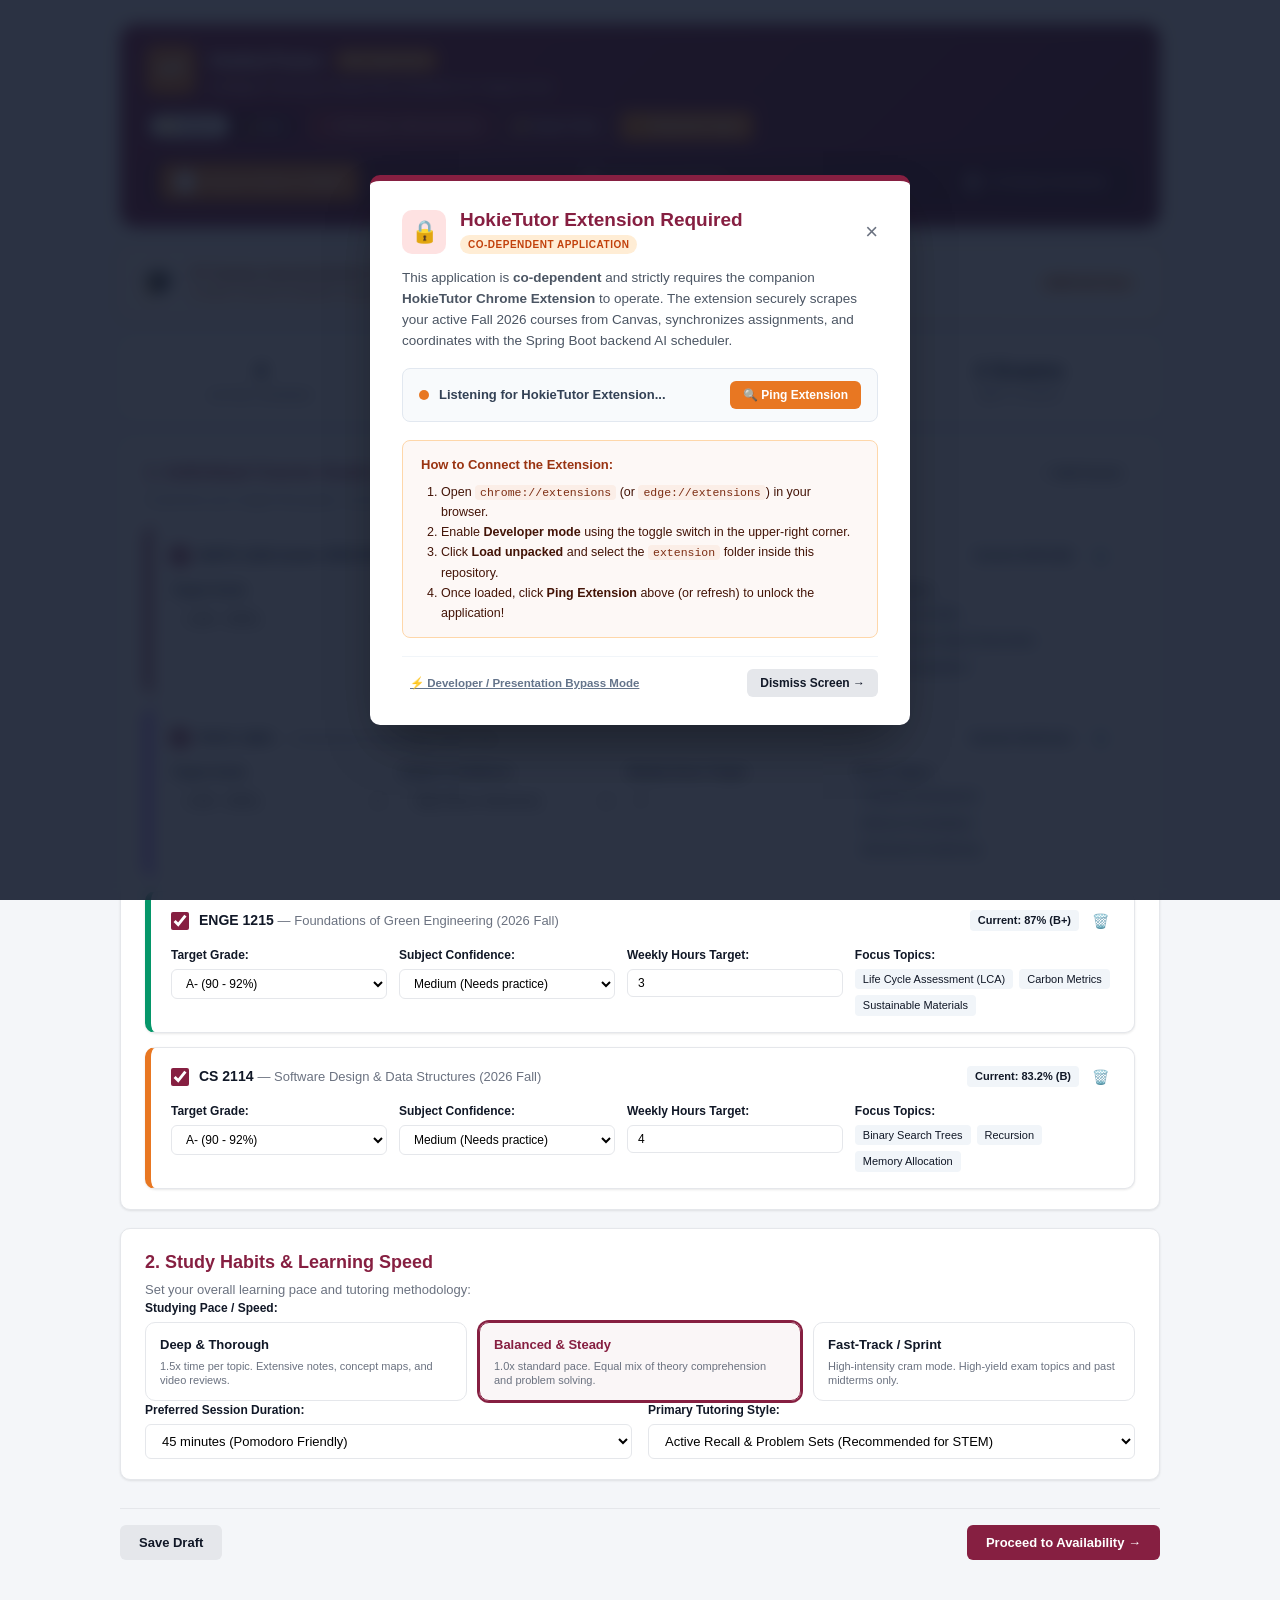
==== commit 1dc86376: "Fixed Backend and made Dark Mode" ====
--- a/index.html
+++ b/index.html
@@ -1,587 +1,574 @@
 <!DOCTYPE html>
 <html lang="en">
 <head>
-<meta charset="UTF-8">
-<title>StudySmart Onboarding</title>
-<style>
-  body { font-family: system-ui, sans-serif; max-width: 540px; margin: 40px auto; padding: 0 16px; color: #222; }
-  h1 { font-size: 22px; }
-  label { display: block; margin-top: 16px; font-weight: 600; font-size: 14px; }
-  input, select, textarea { width: 100%; padding: 8px; margin-top: 4px; box-sizing: border-box; font-size: 14px; font-family: inherit; }
-  
-  .btn-row { display: flex; gap: 12px; margin-top: 24px; align-items: center; }
-  button { padding: 10px 18px; font-size: 15px; cursor: pointer; border-radius: 6px; border: 1px solid #ccc; font-weight: 600; }
-  .btn-primary { background: #0070f3; color: white; border: none; flex: 2; }
-  .btn-primary:hover { background: #005bb5; }
-  .btn-secondary { background: #f3f4f6; color: #374151; border: 1px solid #d1d5db; flex: 1; }
-  .btn-secondary:hover { background: #e5e7eb; }
-  button:disabled { background: #aaa; cursor: not-allowed; }
-
-  pre { background: #f4f4f4; padding: 12px; border-radius: 6px; white-space: pre-wrap; word-break: break-all; font-size: 12px; }
-  .help { font-size: 13px; color: #666; margin-top: 4px; line-height: 1.5; }
-  .badge { display: inline-block; padding: 2px 8px; border-radius: 12px; font-size: 12px; margin-left: 8px; }
-  .badge.ok { background: #dcfce7; color: #166534; }
-  .badge.no { background: #fee2e2; color: #991b1b; }
-  
-  .block-row { display: flex; gap: 8px; align-items: center; margin-top: 6px; }
-  .block-row select, .block-row input { width: auto; margin-top: 0; }
-  .block-row button { margin-top: 0; padding: 8px 12px; font-size: 14px; background: #eee; color: #333; }
-  #block-list { list-style: none; padding: 0; margin: 10px 0 0; }
-  #block-list li { display: flex; justify-content: space-between; align-items: center; background: #f4f4f4; padding: 6px 10px; border-radius: 6px; margin-bottom: 6px; font-size: 14px; }
-  #block-list button { margin-top: 0; padding: 2px 8px; font-size: 12px; background: #fee2e2; border: none; border-radius: 4px; cursor: pointer; color: #991b1b; }
-  
-  #estimate-list li { background: #f4f4f4; padding: 12px 14px; border-radius: 6px; margin-bottom: 8px; font-size: 14px; border-left: 4px solid #0070f3; }
-  #estimate-list .est-title { font-weight: 600; font-size: 15px; }
-  #estimate-list .est-meta { font-size: 12px; color: #555; margin-top: 4px; }
-  #estimate-total { font-size: 16px; margin: 16px 0; color: #111; padding: 10px; background: #e0f2fe; border-radius: 6px; }
-
-  .section-box { margin-top: 16px; padding: 12px; background: #f9fafb; border: 1px solid #e5e7eb; border-radius: 8px; }
-  .section-box h3 { font-size: 15px; margin: 0 0 8px 0; color: #111; }
-  .section-box ul { list-style: none; padding: 0; margin: 0; }
-  .section-box li { background: #fff; padding: 8px 12px; border-radius: 6px; margin-bottom: 6px; border: 1px solid #e5e7eb; font-size: 13px; }
-  
-  .cal-title { font-weight: 600; color: #111; display: flex; align-items: center; justify-content: space-between; }
-  .cal-time { font-size: 12px; color: #6b7280; margin-top: 2px; }
-  .repeat-badge { background: #ede9fe; color: #6d28d9; padding: 2px 8px; border-radius: 12px; font-size: 11px; font-weight: 600; }
-  .study-badge { background: #e0f2fe; color: #0369a1; padding: 2px 8px; border-radius: 12px; font-size: 11px; font-weight: 600; }
-</style>
+  <meta charset="UTF-8" />
+  <meta name="viewport" content="width=device-width, initial-scale=1.0" />
+  <title>HokieTutor - VT Canvas AI Study Scheduler Application</title>
+  <link rel="stylesheet" href="styles.css" />
 </head>
 <body>
-
-  <!-- STEP 1: Canvas JSON Import -->
-  <div id="step-canvas">
-    <h1>Canvas Connection <span id="canvas-badge"></span></h1>
-    <p class="help">Paste the assignment list copied from the extension below.</p>
-    <form id="canvas-form">
-      <label>Name
-        <input type="text" id="name" placeholder="Your name" required>
-      </label>
-
-      <label>Assignment JSON
-        <textarea id="assignmentJson" rows="8" required></textarea>
-      </label>
-
-      <div class="btn-row">
-        <button type="submit" id="btn-sync" class="btn-primary">Next &rarr;</button>
-      </div>
-    </form>
+  <!-- ================================================================= -->
+  <!-- MAIN WEB APPLICATION CONTAINER                                    -->
+  <!-- ================================================================= -->
+  <div class="app-container">
+
+    <!-- HEADER: Virginia Tech Maroon & Burnt Orange Branding -->
+    <header class="app-header">
+      <div class="header-content">
+        <div class="brand-row">
+          <div class="logo-mark">VT</div>
+          <div class="brand-text">
+            <h1 class="app-title">HokieTutor <span class="badge badge-accent">Web Application</span></h1>
+            <p class="app-subtitle">Intelligent Tutoring & Study Plan Scheduler for Virginia Tech</p>
+          </div>
+        </div>
+
+        <!-- Extension Sync & Data Integration Status -->
+        <div class="header-actions">
+          <!-- Themes Switcher Tab -->
+          <div class="theme-tabs-pill" id="theme-tabs-pill" role="tablist" aria-label="Select Theme">
+            <button type="button" class="theme-tab-btn active" id="theme-tab-light" data-theme="light" role="tab" aria-selected="true" title="Hokie Classic Light Theme">
+              ☀️ Classic
+            </button>
+            <button type="button" class="theme-tab-btn" id="theme-tab-dark" data-theme="dark" role="tab" aria-selected="false" title="Hokie Dark Mode">
+              🌙 Dark
+            </button>
+          </div>
+
+          <div class="extension-status-badge disconnected" id="header-extension-badge" title="HokieTutor Chrome Extension Status">
+            <span class="badge-dot"></span>
+            <span class="badge-text" id="header-extension-text">Extension: Disconnected</span>
+          </div>
+          <button type="button" class="btn btn-sm btn-outline-light" id="btn-import-canvas-json" title="Import Canvas data JSON exported by the Chrome extension">
+            📂 Import Data
+          </button>
+          <button type="button" class="btn btn-sm btn-orange" id="btn-sync-extension" title="Trigger sync from HokieTutor Canvas extension">
+            ⚡ Extension Sync
+          </button>
+        </div>
+      </div>
+
+      <!-- STEP PROGRESS WIZARD NAVIGATION -->
+      <nav class="step-indicator" aria-label="Setup Navigation Steps">
+        <button class="step-btn active" id="step-nav-1" data-step="1">
+          <span class="step-num">1</span>
+          <span class="step-label">Course Goals & Habits</span>
+        </button>
+        <div class="step-divider"></div>
+        <button class="step-btn" id="step-nav-2" data-step="2">
+          <span class="step-num">2</span>
+          <span class="step-label">Weekly Availability</span>
+        </button>
+        <div class="step-divider"></div>
+        <button class="step-btn" id="step-nav-3" data-step="3">
+          <span class="step-num">3</span>
+          <span class="step-label">AI Study Schedule</span>
+        </button>
+      </nav>
+    </header>
+
+    <!-- =============================================================== -->
+    <!-- PAGE 1: MULTI-COURSE GOALS & STUDY HABITS                       -->
+    <!-- =============================================================== -->
+    <main class="page-view active" id="page-1" aria-labelledby="page-1-heading">
+
+      <!-- Extension Sync Telemetry Banner -->
+      <div class="card sync-status-banner">
+        <div class="sync-banner-left">
+          <div class="sync-status-icon">🎓</div>
+          <div class="sync-status-text">
+            <strong class="sync-banner-title">VT Canvas Synced (Active Term: Fall 2026)</strong>
+            <p class="sync-banner-desc" id="sync-banner-details">
+              4 Active Courses detected. Past course (PHYS 2306) automatically filtered out.
+            </p>
+          </div>
+        </div>
+        <div class="sync-banner-right">
+          <span class="badge badge-term">2026 Fall Term</span>
+        </div>
+      </div>
+
+      <!-- Aggregated Goals Metrics Bar -->
+      <section class="goals-summary-bar card">
+        <div class="goal-metric">
+          <span class="metric-val" id="metric-active-courses">4</span>
+          <span class="metric-label">Active Courses</span>
+        </div>
+        <div class="goal-metric">
+          <span class="metric-val text-maroon" id="metric-total-hours">13 hrs</span>
+          <span class="metric-label">Total Study Time / Wk</span>
+        </div>
+        <div class="goal-metric">
+          <span class="metric-val text-orange" id="metric-avg-goal">A / A-</span>
+          <span class="metric-label">Target Grades</span>
+        </div>
+        <div class="goal-metric">
+          <span class="metric-val" id="metric-upcoming-exams">2 Exams</span>
+          <span class="metric-label">Next 14 Days</span>
+        </div>
+      </section>
+
+      <!-- Section: Course-by-Course Goal Cards -->
+      <section class="form-section">
+        <div class="section-header-row">
+          <div>
+            <h2 class="section-title" id="page-1-heading">1. Individual Course Goals & Target Grades</h2>
+            <p class="section-desc">
+              Customize your target final grade, current confidence, and weekly study time commitment for each class independently:
+            </p>
+          </div>
+          <button type="button" class="btn btn-outline btn-sm" id="btn-open-add-course-modal">
+            + Add Course
+          </button>
+        </div>
+
+        <!-- The Course Cards Deck (Dynamically populated from appState.courses) -->
+        <div class="course-cards-deck" id="course-cards-deck">
+          <!-- Populated by JavaScript -->
+        </div>
+      </section>
+
+      <!-- Section: General Study Habits & Intensity -->
+      <section class="form-section">
+        <h2 class="section-title">2. Study Habits & Learning Speed</h2>
+        <p class="section-desc">Set your overall learning pace and tutoring methodology:</p>
+
+        <div class="form-group">
+          <label class="form-label">Studying Pace / Speed:</label>
+          <div class="radio-pill-group" role="radiogroup" aria-label="Studying Pace">
+            <label class="radio-pill">
+              <input type="radio" name="study_speed" value="thorough" />
+              <div class="pill-card">
+                <span class="pill-title">Deep & Thorough</span>
+                <span class="pill-subtitle">1.5x time per topic. Extensive notes, concept maps, and video reviews.</span>
+              </div>
+            </label>
+
+            <label class="radio-pill">
+              <input type="radio" name="study_speed" value="balanced" checked />
+              <div class="pill-card">
+                <span class="pill-title">Balanced & Steady</span>
+                <span class="pill-subtitle">1.0x standard pace. Equal mix of theory comprehension and problem solving.</span>
+              </div>
+            </label>
+
+            <label class="radio-pill">
+              <input type="radio" name="study_speed" value="fast" />
+              <div class="pill-card">
+                <span class="pill-title">Fast-Track / Sprint</span>
+                <span class="pill-subtitle">High-intensity cram mode. High-yield exam topics and past midterms only.</span>
+              </div>
+            </label>
+          </div>
+        </div>
+
+        <div class="grid-2-col">
+          <div class="form-group">
+            <label for="global-session-length" class="form-label">Preferred Session Duration:</label>
+            <select id="global-session-length" class="form-control">
+              <option value="30">30 minutes (Micro-bursts / Quick drills)</option>
+              <option value="45" selected>45 minutes (Pomodoro Friendly)</option>
+              <option value="60">60 minutes (Standard block)</option>
+              <option value="90">90 minutes (Deep Focus Deep-Dive)</option>
+            </select>
+          </div>
+
+          <div class="form-group">
+            <label for="global-tutoring-style" class="form-label">Primary Tutoring Style:</label>
+            <select id="global-tutoring-style" class="form-control">
+              <option value="practice" selected>Active Recall & Problem Sets (Recommended for STEM)</option>
+              <option value="theory">Concept Breakdown & Lecture Slide Review</option>
+              <option value="flashcards">Flashcard Drills & Definition Retention</option>
+              <option value="past-exams">Mock Exam Questions & Time-Trial Testing</option>
+            </select>
+          </div>
+        </div>
+      </section>
+
+      <!-- Navigation Actions for Page 1 -->
+      <div class="step-actions">
+        <button type="button" class="btn btn-secondary" id="btn-save-draft-1">Save Draft</button>
+        <button type="button" class="btn btn-primary" id="btn-next-to-2">Proceed to Availability &rarr;</button>
+      </div>
+    </main>
+
+    <!-- =============================================================== -->
+    <!-- PAGE 2: SCHEDULE & AVAILABILITY INPUT                           -->
+    <!-- =============================================================== -->
+    <main class="page-view" id="page-2" aria-labelledby="page-2-heading">
+      <div class="section-header-box">
+        <h2 class="section-title" id="page-2-heading">Weekly Schedule & Free Study Time</h2>
+        <p class="section-desc">
+          Upload your timetable screenshot or click the calendar cells below to mark your busy class/work commitments. Unmarked slots become your available study time.
+        </p>
+      </div>
+
+      <!-- Option A: File Upload / Timetable Screenshot -->
+      <section class="upload-section card">
+        <div class="upload-dropzone" id="schedule-dropzone">
+          <div class="upload-icon">📷</div>
+          <div class="upload-text">
+            <strong>Upload Schedule or Screenshot</strong>
+            <p>Drag and drop your HokieSpa schedule screenshot or PDF timetable here</p>
+          </div>
+          <input type="file" id="schedule-file-input" accept="image/*,.pdf" class="file-input-hidden" />
+          <button type="button" class="btn btn-outline btn-sm" id="btn-browse-file">Browse Files</button>
+        </div>
+
+        <!-- Preview container for uploaded screenshot -->
+        <div class="upload-preview hidden" id="upload-preview-container">
+          <img id="upload-preview-img" src="" alt="Schedule Preview" />
+          <div class="upload-preview-meta">
+            <span id="upload-file-name" class="file-name">schedule.png</span>
+            <span class="badge badge-success">✓ OCR Classes Detected</span>
+            <button type="button" class="btn-text-danger" id="btn-remove-file">Remove</button>
+          </div>
+        </div>
+      </section>
+
+      <!-- Option B: Interactive Weekly Calendar Grid -->
+      <section class="calendar-tool-section card">
+        <div class="calendar-toolbar">
+          <div class="calendar-legend">
+            <span class="legend-item"><span class="legend-box busy"></span> Busy / Class Block</span>
+            <span class="legend-item"><span class="legend-box free"></span> Free For Study</span>
+          </div>
+
+          <!-- Quick Preset Buttons -->
+          <div class="preset-buttons">
+            <button type="button" class="btn btn-xs btn-outline" id="btn-preset-weekday-busy">Weekdays 9-5 Busy</button>
+            <button type="button" class="btn btn-xs btn-outline" id="btn-preset-evenings-free">Evenings Free</button>
+            <button type="button" class="btn btn-xs btn-secondary" id="btn-preset-clear">Clear Grid</button>
+          </div>
+        </div>
+
+        <!-- The Interactive Weekly Grid -->
+        <div class="grid-table-wrapper">
+          <table class="availability-grid" id="availability-table" aria-label="Weekly availability selector">
+            <thead>
+              <tr>
+                <th scope="col" class="time-col-header">Time</th>
+                <th scope="col">Mon</th>
+                <th scope="col">Tue</th>
+                <th scope="col">Wed</th>
+                <th scope="col">Thu</th>
+                <th scope="col">Fri</th>
+                <th scope="col">Sat</th>
+                <th scope="col">Sun</th>
+              </tr>
+            </thead>
+            <tbody id="availability-tbody">
+              <!-- Dynamically populated rows via JavaScript -->
+            </tbody>
+          </table>
+        </div>
+
+        <div class="availability-summary">
+          <p>Available Free Study Time: <strong id="total-free-hours-label" class="text-maroon">28 hrs/week</strong></p>
+          <small class="text-muted">Click or drag across any cell to toggle between Busy and Free.</small>
+        </div>
+      </section>
+
+      <!-- Navigation Bar for Step 2 -->
+      <div class="step-actions">
+        <button type="button" class="btn btn-secondary" id="btn-back-to-1">&larr; Back to Goals</button>
+        <button type="button" class="btn btn-primary" id="btn-next-to-3">Generate Multi-Course Schedule &rarr;</button>
+      </div>
+    </main>
+
+    <!-- =============================================================== -->
+    <!-- PAGE 3: PERSONALIZED MULTI-COURSE STUDY SCHEDULE                -->
+    <!-- =============================================================== -->
+    <main class="page-view" id="page-3" aria-labelledby="page-3-heading">
+      <!-- Top Overview Stats -->
+      <section class="schedule-summary-bar card">
+        <div class="stat-cell">
+          <span class="stat-number" id="stat-total-sessions">12</span>
+          <span class="stat-label">Scheduled Sessions</span>
+        </div>
+        <div class="stat-cell">
+          <span class="stat-number text-maroon" id="stat-total-hours">13.0 hrs</span>
+          <span class="stat-label">Total Study Time</span>
+        </div>
+        <div class="stat-cell">
+          <span class="stat-number text-orange" id="stat-courses-scheduled">4 Classes</span>
+          <span class="stat-label">Covered This Week</span>
+        </div>
+        <div class="stat-cell">
+          <span class="stat-number" id="stat-next-exam">4 Days</span>
+          <span class="stat-label">MATH 1226 Midterm</span>
+        </div>
+      </section>
+
+      <!-- Control Toolbar: Add session, filter, export -->
+      <section class="schedule-controls">
+        <div class="filter-controls">
+          <label for="filter-course-select" class="sr-only">Filter by Course</label>
+          <select id="filter-course-select" class="form-control form-control-sm">
+            <option value="ALL">Show All Courses</option>
+            <!-- Injected by JavaScript based on active courses -->
+          </select>
+        </div>
+
+        <div class="action-btn-group">
+          <button type="button" class="btn btn-outline btn-sm" id="btn-open-add-session-modal">+ Add Session</button>
+          <button type="button" class="btn btn-outline btn-sm" id="btn-export-ics">📥 Export iCal (.ics)</button>
+          <button type="button" class="btn btn-outline btn-sm" id="btn-print-schedule">🖨️ Print</button>
+          <button type="button" class="btn btn-secondary btn-sm" id="btn-regenerate-schedule" title="Calls upon the HokieTutor Chrome Extension to refresh Canvas data and recalculate schedule">
+            <span id="btn-regenerate-icon">⚡</span> <span id="btn-regenerate-text">Call Extension & Regenerate</span>
+          </button>
+        </div>
+      </section>
+
+      <!-- The Schedule Sessions List (Grouped by Day) -->
+      <section class="sessions-container" id="sessions-container" aria-live="polite">
+        <!-- Injected via JavaScript -->
+      </section>
+
+      <!-- Navigation Bar for Step 3 -->
+      <div class="step-actions">
+        <button type="button" class="btn btn-secondary" id="btn-back-to-2">&larr; Back to Availability</button>
+        <button type="button" class="btn btn-primary" id="btn-finish-done">Save Schedule</button>
+      </div>
+    </main>
+
+    <!-- =============================================================== -->
+    <!-- MODAL 1: ADD / EDIT COURSE MODAL                                -->
+    <!-- =============================================================== -->
+    <div class="modal-overlay hidden" id="course-modal" role="dialog" aria-modal="true" aria-labelledby="modal-course-title">
+      <div class="modal-card">
+        <div class="modal-header">
+          <h3 class="modal-title" id="modal-course-title">Add Course</h3>
+          <button type="button" class="btn-close" id="btn-close-course-modal" aria-label="Close modal">&times;</button>
+        </div>
+
+        <form id="form-course-editor">
+          <div class="grid-2-col">
+            <div class="form-group">
+              <label for="modal-course-code" class="form-label">Course Code / CRN:</label>
+              <input type="text" id="modal-course-code" class="form-control" placeholder="e.g. PSYC 1004 or 1226 (CRN 87487)" required />
+            </div>
+
+            <div class="form-group">
+              <label for="modal-course-term" class="form-label">Term:</label>
+              <input type="text" id="modal-course-term" class="form-control" value="2026 Fall" required />
+            </div>
+          </div>
+
+          <div class="form-group">
+            <label for="modal-course-name" class="form-label">Course Title:</label>
+            <input type="text" id="modal-course-name" class="form-control" placeholder="e.g. Introductory Psychology" required />
+          </div>
+
+          <div class="grid-3-col">
+            <div class="form-group">
+              <label for="modal-course-current-grade" class="form-label">Current Grade (%):</label>
+              <input type="number" id="modal-course-current-grade" class="form-control" min="0" max="100" step="0.1" value="85.0" required />
+            </div>
+
+            <div class="form-group">
+              <label for="modal-course-goal-grade" class="form-label">Goal Grade:</label>
+              <select id="modal-course-goal-grade" class="form-control">
+                <option value="A">A (93-100%)</option>
+                <option value="A-" selected>A- (90-92%)</option>
+                <option value="B+">B+ (87-89%)</option>
+                <option value="B">B (83-86%)</option>
+              </select>
+            </div>
+
+            <div class="form-group">
+              <label for="modal-course-confidence" class="form-label">Confidence:</label>
+              <select id="modal-course-confidence" class="form-control">
+                <option value="low">Low</option>
+                <option value="medium" selected>Medium</option>
+                <option value="high">High</option>
+              </select>
+            </div>
+          </div>
+
+          <div class="form-group">
+            <label for="modal-course-hours" class="form-label">Weekly Study Hours Target:</label>
+            <input type="number" id="modal-course-hours" class="form-control" min="1" max="15" value="3" required />
+          </div>
+
+          <div class="form-group">
+            <label for="modal-course-topics" class="form-label">Key Topics / Focus Modules (comma separated):</label>
+            <input type="text" id="modal-course-topics" class="form-control" placeholder="e.g. Memory retention, Cognitive development" />
+          </div>
+
+          <div class="modal-footer">
+            <button type="button" class="btn btn-secondary" id="btn-cancel-course-modal">Cancel</button>
+            <button type="submit" class="btn btn-primary" id="btn-save-course">Add Course</button>
+          </div>
+        </form>
+      </div>
+    </div>
+
+    <!-- =============================================================== -->
+    <!-- MODAL 2: ADD / EDIT STUDY SESSION MODAL                         -->
+    <!-- =============================================================== -->
+    <div class="modal-overlay hidden" id="session-modal" role="dialog" aria-modal="true" aria-labelledby="modal-session-title">
+      <div class="modal-card">
+        <div class="modal-header">
+          <h3 class="modal-title" id="modal-session-title">Add Study Session</h3>
+          <button type="button" class="btn-close" id="btn-close-session-modal" aria-label="Close modal">&times;</button>
+        </div>
+
+        <form id="form-session-editor">
+          <!-- Hidden session ID for edit mode -->
+          <input type="hidden" id="modal-session-id" value="" />
+
+          <div class="form-group">
+            <label for="modal-session-course" class="form-label">Course:</label>
+            <select id="modal-session-course" class="form-control" required>
+              <!-- Populated by JavaScript -->
+            </select>
+          </div>
+
+          <div class="form-group">
+            <label for="modal-session-topic" class="form-label">Topic / Focus Assignment:</label>
+            <input type="text" id="modal-session-topic" class="form-control" placeholder="e.g. Integration by Parts Review" required />
+          </div>
+
+          <div class="grid-2-col">
+            <div class="form-group">
+              <label for="modal-session-day" class="form-label">Day of Week:</label>
+              <select id="modal-session-day" class="form-control" required>
+                <option value="Monday">Monday</option>
+                <option value="Tuesday">Tuesday</option>
+                <option value="Wednesday">Wednesday</option>
+                <option value="Thursday">Thursday</option>
+                <option value="Friday">Friday</option>
+                <option value="Saturday">Saturday</option>
+                <option value="Sunday">Sunday</option>
+              </select>
+            </div>
+
+            <div class="form-group">
+              <label for="modal-session-start-time" class="form-label">Start Time:</label>
+              <input type="time" id="modal-session-start-time" class="form-control" value="16:00" required />
+            </div>
+          </div>
+
+          <div class="grid-2-col">
+            <div class="form-group">
+              <label for="modal-session-duration" class="form-label">Duration:</label>
+              <select id="modal-session-duration" class="form-control" required>
+                <option value="30">30 Minutes</option>
+                <option value="45">45 Minutes</option>
+                <option value="60" selected>60 Minutes</option>
+                <option value="90">90 Minutes</option>
+                <option value="120">2 Hours</option>
+              </select>
+            </div>
+
+            <div class="form-group">
+              <label for="modal-session-format" class="form-label">Study Method:</label>
+              <select id="modal-session-format" class="form-control">
+                <option value="Practice Problems">Practice Problems</option>
+                <option value="Syllabus Review">Syllabus Review</option>
+                <option value="Mock Exam">Mock Exam</option>
+                <option value="Flashcards">Flashcards</option>
+              </select>
+            </div>
+          </div>
+
+          <div class="modal-footer">
+            <button type="button" class="btn btn-secondary" id="btn-cancel-session-modal">Cancel</button>
+            <button type="submit" class="btn btn-primary" id="btn-save-session">Save Session</button>
+          </div>
+        </form>
+      </div>
+    </div>
+
+    <!-- =============================================================== -->
+    <!-- MODAL 3: IMPORT CANVAS EXTENSION JSON MODAL                     -->
+    <!-- =============================================================== -->
+    <div class="modal-overlay hidden" id="import-json-modal" role="dialog" aria-modal="true" aria-labelledby="modal-json-title">
+      <div class="modal-card">
+        <div class="modal-header">
+          <h3 class="modal-title" id="modal-json-title">Import Data from Chrome Extension</h3>
+          <button type="button" class="btn-close" id="btn-close-json-modal" aria-label="Close modal">&times;</button>
+        </div>
+
+        <p class="section-desc">
+          Paste the assignment list copied from the HokieTutor Chrome extension. Courses are created
+          automatically from whatever <code>course_id</code>s show up, and the assignments are saved to
+          your HokieTutor account on the backend.
+        </p>
+
+        <div class="form-group">
+          <label for="json-vt-email" class="form-label">VT Email:</label>
+          <input type="email" id="json-vt-email" class="form-control" placeholder="hokie@vt.edu" required />
+        </div>
+
+        <div class="form-group">
+          <textarea id="json-paste-area" class="form-control" rows="8" placeholder='[{"id": 123, "title": "...", "course_id": 234299, "due_at": "2026-09-21T18:30:00Z", "points_possible": 100, "html_url": "...", "description_raw": "..."}]'></textarea>
+        </div>
+
+        <div class="modal-footer">
+          <button type="button" class="btn btn-secondary" id="btn-cancel-json-modal">Cancel</button>
+          <button type="button" class="btn btn-primary" id="btn-confirm-import-json">Import & Sync</button>
+        </div>
+      </div>
+    </div>
+
+    <!-- =============================================================== -->
+    <!-- CO-DEPENDENCE BARRIER: EXTENSION REQUIRED TO OPERATE           -->
+    <!-- =============================================================== -->
+    <div class="extension-guard-backdrop" id="extension-guard-overlay" role="dialog" aria-modal="true" aria-labelledby="guard-title">
+      <div class="extension-guard-card">
+        <div class="extension-guard-header">
+          <div class="guard-icon-lock">🔒</div>
+          <div style="flex-grow: 1;">
+            <h2 class="guard-title" id="guard-title">HokieTutor Extension Required</h2>
+            <span class="guard-req-badge">Co-Dependent Application</span>
+          </div>
+          <button type="button" class="btn-close" id="btn-close-guard-overlay" aria-label="Dismiss screen" title="Dismiss screen">&times;</button>
+        </div>
+
+        <p class="guard-intro">
+          This application is <strong>co-dependent</strong> and strictly requires the companion <strong>HokieTutor Chrome Extension</strong> to operate.
+          The extension securely scrapes your active Fall 2026 courses from Canvas, synchronizes assignments, and coordinates with the Spring Boot backend AI scheduler.
+        </p>
+
+        <div class="guard-status-box">
+          <div class="status-pulse-group">
+            <span class="status-pulse-dot" id="guard-pulse-dot"></span>
+            <span id="guard-status-message">Listening for HokieTutor Extension...</span>
+          </div>
+          <button type="button" class="btn btn-sm btn-orange" id="btn-detect-extension">
+            🔍 Ping Extension
+          </button>
+        </div>
+
+        <div class="guard-steps-container">
+          <h4 class="guard-steps-title">How to Connect the Extension:</h4>
+          <ol class="guard-steps-list">
+            <li>Open <code>chrome://extensions</code> (or <code>edge://extensions</code>) in your browser.</li>
+            <li>Enable <strong>Developer mode</strong> using the toggle switch in the upper-right corner.</li>
+            <li>Click <strong>Load unpacked</strong> and select the <code>extension</code> folder inside this repository.</li>
+            <li>Once loaded, click <strong>Ping Extension</strong> above (or refresh) to unlock the application!</li>
+          </ol>
+        </div>
+
+        <div class="guard-footer">
+          <button type="button" class="btn-demo-link" id="btn-demo-override" title="Developer presentation & test bypass mode">
+            ⚡ Developer / Presentation Bypass Mode
+          </button>
+          <button type="button" class="btn btn-sm btn-secondary" id="btn-dismiss-guard" title="Dismiss this screen">
+            Dismiss Screen &rarr;
+          </button>
+        </div>
+      </div>
+    </div>
+
+    <!-- TOAST NOTIFICATION CONTAINER -->
+    <div id="toast" class="toast hidden" role="status" aria-live="polite"></div>
+
   </div>
 
-  <!-- STEP 2: Onboarding -->
-  <div id="step-onboarding" style="display:none;">
-    <h1>Onboarding: My Study Profile</h1>
-    <form id="onboarding-form">
-      <label>Learning Pace
-        <select id="learningPace">
-          <option value="VERY_FAST">Very fast</option>
-          <option value="FAST">Fast</option>
-          <option value="AVERAGE" selected>Average</option>
-          <option value="SLOW">Slow</option>
-          <option value="VERY_SLOW">Very slow</option>
-        </select>
-      </label>
-
-      <label>Current GPA (0.0 - 4.0)
-        <input type="number" id="currentGpa" step="0.01" min="0" max="4" value="3.2">
-      </label>
-
-      <label>Target GPA (0.0 - 4.0)
-        <input type="number" id="targetGpa" step="0.01" min="0" max="4" value="3.6">
-      </label>
-
-      <label>Preferred Study Time Blocks
-        <div class="block-row">
-          <select id="blockDay">
-            <option value="MONDAY">Mon</option>
-            <option value="TUESDAY">Tue</option>
-            <option value="WEDNESDAY" selected>Wed</option>
-            <option value="THURSDAY">Thu</option>
-            <option value="FRIDAY">Fri</option>
-            <option value="SATURDAY">Sat</option>
-            <option value="SUNDAY">Sun</option>
-          </select>
-          <input type="time" id="blockStart" value="18:00">
-          <span>to</span>
-          <input type="time" id="blockEnd" value="20:00">
-          <button type="button" id="addBlockBtn">+ Add</button>
-        </div>
-      </label>
-      <ul id="block-list"></ul>
-
-      <label>Daily Study Hours Available
-        <input type="number" id="dailyStudyHours" step="0.5" min="0" max="24" value="2.5">
-      </label>
-
-      <div class="btn-row">
-        <button type="button" id="btn-back-step2" class="btn-secondary">&larr; Back</button>
-        <button type="submit" id="btn-onboard" class="btn-primary">Next &rarr;</button>
-      </div>
-    </form>
-  </div>
-
-  <!-- STEP 3: AI Dynamic Estimates -->
-  <div id="step-done" style="display:none;">
-    <h1>This Week's Assignments</h1>
-    <p class="help">AI-powered workload estimates based on difficulty, points, and your pace.</p>
-    
-    <div id="estimate-loading" style="padding:12px; background:#fef3c7; border-radius:6px; margin: 12px 0;">
-      Analyzing assignments with Gemini AI...
-    </div>
-    
-    <div id="estimate-total" style="display:none; font-weight:700;"></div>
-    <ul id="estimate-list" style="list-style:none; padding:0;"></ul>
-
-    <div class="btn-row">
-      <button type="button" id="btn-back-step3" class="btn-secondary">&larr; Back</button>
-      <button type="button" id="btn-to-calendar" class="btn-primary">Next &rarr;</button>
-    </div>
-  </div>
-
-  <!-- STEP 4: Google Calendar -->
-  <div id="step-calendar" style="display:none;">
-    <h1>Google Calendar & Schedule Comparison</h1>
-    <p class="help">Upload your calendar (.ics). StudySmart will parse your classes and generate conflict-free study blocks.</p>
-    
-    <label>Calendar file (.ics)
-      <input type="file" id="ics-upload-input" accept=".ics,text/calendar">
-    </label>
-
-    <div id="ics-upload-result"></div>
-
-    <!-- 순수 AI 공부 일정만 다운로드하도록 버튼 수정 -->
-    <button type="button" id="btn-download-ics" class="btn-primary" style="width:100%; margin-top: 24px; display:none;">Download AI Study Schedule (.ics)</button>
-
-    <div class="btn-row" style="margin-top: 20px;">
-      <button type="button" id="btn-back-step4" class="btn-secondary" style="flex:1;">&larr; Back</button>
-    </div>
-  </div>
-
-  <script>
-    let currentStudentName = '';
-    let lastWeeklyEstimate = null;
-    let generatedStudyBlocks = [];
-
-    const DAY_LABELS = { MONDAY: 'Mon', TUESDAY: 'Tue', WEDNESDAY: 'Wed', THURSDAY: 'Thu', FRIDAY: 'Fri', SATURDAY: 'Sat', SUNDAY: 'Sun' };
-    let studyBlocks = [
-      { dayOfWeek: 'MONDAY', startTime: '18:00', endTime: '20:00' },
-      { dayOfWeek: 'WEDNESDAY', startTime: '18:00', endTime: '20:00' }
-    ];
-
-    const stepCanvas = document.getElementById('step-canvas');
-    const stepOnboarding = document.getElementById('step-onboarding');
-    const stepDone = document.getElementById('step-done');
-    const stepCalendar = document.getElementById('step-calendar');
-
-    function showStep(stepToShow) {
-      [stepCanvas, stepOnboarding, stepDone, stepCalendar].forEach(s => s.style.display = 'none');
-      stepToShow.style.display = 'block';
-    }
-
-    document.getElementById('btn-back-step2').onclick = () => showStep(stepCanvas);
-    document.getElementById('btn-back-step3').onclick = () => showStep(stepOnboarding);
-    document.getElementById('btn-back-step4').onclick = () => showStep(stepDone);
-
-    const blockListEl = document.getElementById('block-list');
-    function renderBlocks() {
-      blockListEl.innerHTML = '';
-      studyBlocks.forEach((block, index) => {
-        const li = document.createElement('li');
-        li.innerHTML = `<span>${DAY_LABELS[block.dayOfWeek]} ${block.startTime}-${block.endTime}</span>`;
-        const removeBtn = document.createElement('button');
-        removeBtn.type = 'button';
-        removeBtn.textContent = 'Remove';
-        removeBtn.onclick = () => { studyBlocks.splice(index, 1); renderBlocks(); };
-        li.appendChild(removeBtn);
-        blockListEl.appendChild(li);
-      });
-    }
-    renderBlocks();
-
-    document.getElementById('addBlockBtn').onclick = () => {
-      const dayOfWeek = document.getElementById('blockDay').value;
-      const startTime = document.getElementById('blockStart').value;
-      const endTime = document.getElementById('blockEnd').value;
-      if (!startTime || !endTime || startTime >= endTime) {
-        alert('Invalid time block selection.');
-        return;
-      }
-      studyBlocks.push({ dayOfWeek, startTime, endTime });
-      renderBlocks();
-    };
-
-    document.getElementById('canvas-form').onsubmit = async (e) => {
-      e.preventDefault();
-      currentStudentName = document.getElementById('name').value.trim();
-      const rawJson = document.getElementById('assignmentJson').value.trim();
-
-      let assignments;
-      try {
-        const data = JSON.parse(rawJson);
-        assignments = Array.isArray(data) ? data : (Array.isArray(data.assignments) ? data.assignments : null);
-        if (!assignments) throw new Error('Invalid JSON format');
-      } catch (err) {
-        alert('Could not parse assignment JSON: ' + err.message);
-        return;
-      }
-
-      const btnSync = document.getElementById('btn-sync');
-      btnSync.disabled = true;
-      btnSync.textContent = 'Syncing...';
-
-      try {
-        const res = await fetch('/api/assignments/import', {
-          method: 'POST',
-          headers: { 'Content-Type': 'application/json' },
-          body: JSON.stringify({ name: currentStudentName, assignments })
-        });
-        if (res.ok) {
-          showStep(stepOnboarding);
-        } else {
-          alert('Sync failed');
-        }
-      } catch (err) {
-        alert('Network request error: ' + err.message);
-      } finally {
-        btnSync.disabled = false;
-        btnSync.textContent = 'Next →';
-      }
-    };
-
-    document.getElementById('onboarding-form').onsubmit = async (e) => {
-      e.preventDefault();
-      const payload = {
-        name: currentStudentName,
-        learningPace: document.getElementById('learningPace').value,
-        currentGpa: parseFloat(document.getElementById('currentGpa').value),
-        targetGpa: parseFloat(document.getElementById('targetGpa').value),
-        preferredStudyBlocks: studyBlocks,
-        dailyStudyHours: parseFloat(document.getElementById('dailyStudyHours').value)
-      };
-
-      try {
-        const res = await fetch('/api/onboarding', {
-          method: 'POST',
-          headers: { 'Content-Type': 'application/json' },
-          body: JSON.stringify(payload)
-        });
-        if (res.ok) {
-          showStep(stepDone);
-          loadWeeklyEstimate(currentStudentName);
-        } else {
-          alert('Onboarding failed');
-        }
-      } catch (err) {
-        alert('Error: ' + err.message);
-      }
-    };
-
-    async function loadWeeklyEstimate(name) {
-      const loadingEl = document.getElementById('estimate-loading');
-      const totalEl = document.getElementById('estimate-total');
-      const listEl = document.getElementById('estimate-list');
-
-      loadingEl.style.display = 'block';
-      loadingEl.textContent = 'Contacting Gemini 3.6 Flash & evaluating workload...';
-      totalEl.style.display = 'none';
-      listEl.innerHTML = '';
-
-      try {
-        const res = await fetch(`/api/schedule/estimate/${encodeURIComponent(name)}`);
-        const textData = await res.text();
-        const body = JSON.parse(textData);
-
-        if (!res.ok) {
-          loadingEl.textContent = `Error: ${body.message || res.statusText}`;
-          return;
-        }
-
-        loadingEl.style.display = 'none';
-        lastWeeklyEstimate = body;
-
-        if (!body.assignments || body.assignments.length === 0) {
-          listEl.innerHTML = '<li>No upcoming assignments found for ' + name + '.</li>';
-          return;
-        }
-
-        totalEl.style.display = 'block';
-        totalEl.textContent = `Total Workload: ${body.totalHours.toFixed(1)} hours scheduled`;
-
-        body.assignments.forEach(a => {
-          const li = document.createElement('li');
-          li.innerHTML = `
-            <div class="est-title">${a.title}</div>
-            <div class="est-meta">Due: ${a.dueAt} &middot; <strong style="color:#0070f3;">~${a.estimatedHours.toFixed(1)}h</strong> (AI estimated)</div>
-          `;
-          listEl.appendChild(li);
-        });
-      } catch (err) {
-        loadingEl.textContent = 'Failed to load: ' + err.message;
-      }
-    }
-
-    document.getElementById('btn-to-calendar').onclick = () => showStep(stepCalendar);
-
-    // [Step 4] ICS 업로드 시 기존 일정 파싱 및 충돌 없는 AI 공부 일정 생성
-    document.getElementById('ics-upload-input').addEventListener('change', async (e) => {
-      const file = e.target.files[0];
-      const resultEl = document.getElementById('ics-upload-result');
-      const downloadBtn = document.getElementById('btn-download-ics');
-      if (!file) return;
-
-      resultEl.innerHTML = '<div style="padding:10px; background:#fef3c7; border-radius:6px; margin-top:12px;">Analyzing schedule and generating conflict-free study blocks...</div>';
-      downloadBtn.style.display = 'none';
-
-      if (!lastWeeklyEstimate && currentStudentName) {
-        try {
-          const res = await fetch(`/api/schedule/estimate/${encodeURIComponent(currentStudentName)}`);
-          const body = await res.json();
-          if (res.ok) {
-            lastWeeklyEstimate = body;
-          }
-        } catch (err) {
-          console.error(err);
-        }
-      }
-
-      const reader = new FileReader();
-      reader.onload = async (evt) => {
-        const rawText = evt.target.result;
-        const parsed = parseIcsWithRecurrence(rawText);
-        const displayEvents = parsed.displayEvents;
-        const busyIntervals = parsed.busyIntervals;
-
-        generatedStudyBlocks = [];
-        const assignments = lastWeeklyEstimate && lastWeeklyEstimate.assignments ? lastWeeklyEstimate.assignments : [];
-
-        const sorted = [...assignments].sort((a, b) => new Date(a.dueAt) - new Date(b.dueAt));
-        const scheduledUntilByDate = {};
-
-        sorted.forEach(a => {
-          const dueDate = new Date(a.dueAt);
-          if (isNaN(dueDate.getTime())) return;
-
-          const dateKey = dueDate.toISOString().slice(0, 10);
-          const hours = a.estimatedHours && a.estimatedHours > 0 ? a.estimatedHours : 2.0;
-          const durationMs = Math.round(hours * 60 * 60 * 1000);
-
-          let blockEnd = scheduledUntilByDate[dateKey] 
-            ? new Date(Math.min(dueDate.getTime() - (3600000), scheduledUntilByDate[dateKey].getTime()))
-            : new Date(dueDate.getTime() - (60 * 60 * 1000));
-
-          let blockStart = new Date(blockEnd.getTime() - durationMs);
-
-          const dayOfWeek = blockStart.getDay();
-          let startMin = blockStart.getHours() * 60 + blockStart.getMinutes();
-          let endMin = blockEnd.getHours() * 60 + blockEnd.getMinutes();
-
-          let hasConflict = true;
-          let loopCount = 0;
-          while (hasConflict && loopCount < 5) {
-            hasConflict = false;
-            busyIntervals.forEach(b => {
-              if (b.day === dayOfWeek) {
-                if (startMin < b.endMin && endMin > b.startMin) {
-                  hasConflict = true;
-                  blockEnd = new Date(blockStart);
-                  blockStart = new Date(blockEnd.getTime() - durationMs);
-                  startMin = blockStart.getHours() * 60 + blockStart.getMinutes();
-                  endMin = blockEnd.getHours() * 60 + blockEnd.getMinutes();
-                }
-              }
-            });
-            loopCount++;
-          }
-
-          scheduledUntilByDate[dateKey] = blockStart;
-
-          generatedStudyBlocks.push({
-            title: `[Study] ${a.title}`,
-            start: blockStart,
-            end: blockEnd,
-            hours: hours
-          });
-        });
-
-        let htmlContent = '';
-
-        htmlContent += `<div class="section-box"><h3>📅 Your Calendar Events (${displayEvents.length})</h3><ul>`;
-        displayEvents.forEach(ev => {
-          const recurrenceTag = ev.recurrence ? `<span class="repeat-badge">🔁 ${ev.recurrence}</span>` : `<span style="font-size:11px; color:#888;">One-time</span>`;
-          const timeDisplay = ev.recurrence 
-            ? `${formatIcsTimeOnly(ev.rawStart)}${ev.rawEnd ? ' &rarr; ' + formatIcsTimeOnly(ev.rawEnd) : ''}`
-            : `${ev.start}${ev.end ? ' &rarr; ' + ev.end : ''}`;
-
-          htmlContent += `
-            <li>
-              <div class="cal-title"><span>${ev.summary}</span>${recurrenceTag}</div>
-              <div class="cal-time">${timeDisplay}</div>
-            </li>`;
-        });
-        htmlContent += `</ul></div>`;
-
-        htmlContent += `<div class="section-box" style="border-color:#bae6fd; background:#f0f9ff;"><h3>🤖 Conflict-Free AI Study Schedule (${generatedStudyBlocks.length})</h3><ul>`;
-        if (generatedStudyBlocks.length === 0) {
-          htmlContent += `<li style="color:#e11d48; font-weight:600;">No assignments found. Please make sure you completed Step 1 & Step 2 first!</li>`;
-        } else {
-          generatedStudyBlocks.forEach(sb => {
-            htmlContent += `
-              <li>
-                <div class="cal-title"><span>${sb.title}</span><span class="study-badge">~${sb.hours.toFixed(1)}h</span></div>
-                <div class="cal-time">${sb.start.toLocaleString()} &rarr; ${sb.end.toLocaleString()}</div>
-              </li>`;
-          });
-        }
-        htmlContent += `</ul></div>`;
-
-        resultEl.innerHTML = htmlContent;
-        if (generatedStudyBlocks.length > 0) {
-          downloadBtn.style.display = 'block';
-        }
-      };
-      reader.onerror = () => {
-        resultEl.textContent = 'Could not read that file.';
-      };
-      reader.readAsText(file);
-    });
-
-    // [핵심 수정] 다운로드 버튼 누르면 오직 AI가 생성한 새로운 과제 공부 일정들만 .ics 파일로 묶어서 다운로드
-    document.getElementById('btn-download-ics').onclick = () => {
-      if (generatedStudyBlocks.length === 0) {
-        alert('No study blocks generated yet.');
-        return;
-      }
-
-      const pad = n => String(n).padStart(2, '0');
-      const toIcsDate = d => {
-        return `${d.getUTCFullYear()}${pad(d.getUTCMonth() + 1)}${pad(d.getUTCDate())}T${pad(d.getUTCHours())}${pad(d.getUTCMinutes())}${pad(d.getUTCSeconds())}Z`;
-      };
-      const now = toIcsDate(new Date());
-
-      let studyOnlyLines = ['BEGIN:VCALENDAR', 'VERSION:2.0', 'PRODID:-//StudySmart//AI Study Schedule//EN'];
-
-      generatedStudyBlocks.forEach((sb, idx) => {
-        studyOnlyLines.push(
-          'BEGIN:VEVENT',
-          `UID:studysmart-ai-study-${idx}-${Date.now()}@vt.edu`,
-          `DTSTAMP:${now}`,
-          `DTSTART:${toIcsDate(sb.start)}`,
-          `DTEND:${toIcsDate(sb.end)}`,
-          `SUMMARY:${sb.title}`,
-          `DESCRIPTION:AI Estimated Workload: ${sb.hours.toFixed(1)} hours (Conflict-free study block).`,
-          'END:VEVENT'
-        );
-      });
-
-      studyOnlyLines.push('END:VCALENDAR');
-
-      const blob = new Blob([studyOnlyLines.join('\r\n')], { type: 'text/calendar;charset=utf-8' });
-      const url = URL.createObjectURL(blob);
-      const link = document.createElement('a');
-      link.href = url;
-      link.download = 'StudySmart_AI_Study_Schedule.ics';
-      document.body.appendChild(link);
-      link.click();
-      document.body.removeChild(link);
-      URL.revokeObjectURL(url);
-    };
-
-    function parseIcsWithRecurrence(text) {
-      const displayEvents = [];
-      const busyIntervals = [];
-      const veventBlocks = text.split('BEGIN:VEVENT').slice(1);
-
-      const dayCodeMap = { SU: 0, MO: 1, TU: 2, WE: 3, TH: 4, FR: 5, SA: 6 };
-
-      veventBlocks.forEach(block => {
-        const summaryMatch = block.match(/SUMMARY:(.*)/);
-        const startMatch = block.match(/DTSTART[^:]*:(\S+)/);
-        const endMatch = block.match(/DTEND[^:]*:(\S+)/);
-        const rruleMatch = block.match(/RRULE:(.*)/);
-
-        if (summaryMatch && startMatch) {
-          const summary = summaryMatch[1].trim();
-          let recurrence = null;
-          const rawStart = startMatch[1].trim();
-          const rawEnd = endMatch ? endMatch[1].trim() : null;
-
-          const startDate = parseIcsRawDate(rawStart);
-          const endDate = rawEnd ? parseIcsRawDate(rawEnd) : new Date(startDate.getTime() + 3600000);
-
-          let targetDays = [startDate.getDay()];
-
-          if (rruleMatch) {
-            const rrule = rruleMatch[1].trim();
-            recurrence = formatRRule(rrule);
-
-            const parts = rrule.split(';');
-            parts.forEach(p => {
-              if (p.startsWith('BYDAY=')) {
-                const daysStr = p.split('=')[1];
-                targetDays = daysStr.split(',').map(d => dayCodeMap[d.trim()]).filter(d => d !== undefined);
-              }
-            });
-          }
-
-          const startMin = startDate.getHours() * 60 + startDate.getMinutes();
-          const endMin = endDate.getHours() * 60 + endDate.getMinutes();
-
-          targetDays.forEach(d => {
-            busyIntervals.push({ day: d, startMin, endMin });
-          });
-
-          displayEvents.push({
-            summary: summary,
-            start: startDate.toLocaleString(),
-            end: endDate.toLocaleString(),
-            rawStart: rawStart,
-            rawEnd: rawEnd,
-            recurrence: recurrence
-          });
-        }
-      });
-
-      return { displayEvents, busyIntervals };
-    }
-
-    function formatRRule(rrule) {
-      const parts = rrule.split(';');
-      const map = {};
-      parts.forEach(p => {
-        const [k, v] = p.split('=');
-        if (k && v) map[k] = v;
-      });
-
-      const dayMap = { MO: 'Mon', TU: 'Tue', WE: 'Wed', TH: 'Thu', FR: 'Fri', SA: 'Sat', SU: 'Sun' };
-
-      if (map.FREQ === 'WEEKLY') {
-        if (map.BYDAY) {
-          const days = map.BYDAY.split(',').map(d => dayMap[d] || d).join(', ');
-          return `Every ${days}`;
-        }
-        return 'Every week';
-      } else if (map.FREQ === 'DAILY') {
-        return 'Every day';
-      } else if (map.FREQ === 'MONTHLY') {
-        return 'Every month';
-      }
-
-      return 'Recurring';
-    }
-
-    function parseIcsRawDate(raw) {
-      const match = raw.match(/^(\d{4})(\d{2})(\d{2})T(\d{2})(\d{2})(\d{2})/);
-      if (!match) return new Date();
-      const [, y, mo, d, h, mi, s] = match;
-      return new Date(`${y}-${mo}-${d}T${h}:${mi}:${s}Z`);
-    }
-
-    function formatIcsTimeOnly(raw) {
-      const match = raw.match(/^(\d{4})(\d{2})(\d{2})T(\d{2})(\d{2})(\d{2})/);
-      if (!match) return raw;
-      const [, y, mo, d, h, mi, s] = match;
-      const date = new Date(`${y}-${mo}-${d}T${h}:${mi}:${s}Z`);
-      return date.toLocaleTimeString([], { hour: 'numeric', minute: '2-digit' });
-    }
-  </script>
+  <!-- External JavaScript Logic -->
+  <script src="app.js"></script>
 </body>
-</html>+</html>
--- a/styles.css
+++ b/styles.css
@@ -0,0 +1,1585 @@
+/* ==========================================================================
+   HokieTutor Web Application Stylesheet
+   Virginia Tech Branding: Chicago Maroon (#861F41) & Burnt Orange (#E87722)
+   Multi-Course Architecture & Responsive Design
+   ========================================================================== */
+
+:root {
+  /* VT Brand Identity */
+  --vt-maroon: #861F41;
+  --vt-maroon-dark: #5e142c;
+  --vt-maroon-light: #a32c54;
+  --vt-orange: #E87722;
+  --vt-orange-light: #f59146;
+  --vt-orange-subtle: #fff3ea;
+  --vt-hokie-stone: #75787b;
+
+  /* Course Specific Accent Palette */
+  --course-math: #861F41;     /* VT Maroon */
+  --course-cs: #E87722;       /* VT Orange */
+  --course-enge: #059669;     /* Green Engineering Emerald */
+  --course-psyc: #7c3aed;     /* Psychology Royal Purple */
+  --course-default: #2563eb;  /* Academic Blue */
+
+  /* Modern Neutrals */
+  --bg-app: #f4f6f9;
+  --bg-card: #ffffff;
+  --border-color: #e5e7eb;
+  --border-subtle: #f3f4f6;
+  --text-main: #111827;
+  --text-muted: #6b7280;
+  --text-light: #ffffff;
+
+  /* State Tones */
+  --color-success: #16a34a;
+  --color-success-bg: #dcfce7;
+  --color-danger: #dc2626;
+  --color-danger-bg: #fee2e2;
+  --color-busy-cell: #fde8ed;
+  --color-busy-border: #f43f5e;
+  --color-busy-text: #9f1239;
+
+  /* Geometry & Elevation */
+  --radius-sm: 6px;
+  --radius-md: 10px;
+  --radius-lg: 16px;
+  --shadow-sm: 0 1px 3px rgba(0, 0, 0, 0.06), 0 1px 2px rgba(0, 0, 0, 0.04);
+  --shadow-md: 0 4px 12px rgba(0, 0, 0, 0.07);
+  --shadow-lg: 0 10px 25px rgba(0, 0, 0, 0.1);
+  --font-sans: -apple-system, BlinkMacSystemFont, "Segoe UI", Roboto, Helvetica, Arial, sans-serif;
+}
+
+/* Reset & Box Sizing */
+* {
+  box-sizing: border-box;
+  margin: 0;
+  padding: 0;
+}
+
+body {
+  font-family: var(--font-sans);
+  background-color: var(--bg-app);
+  color: var(--text-main);
+  line-height: 1.5;
+  font-size: 14px;
+}
+
+/* Main Responsive Application Wrapper */
+.app-container {
+  max-width: 1080px;
+  margin: 24px auto;
+  padding: 0 20px 60px 20px;
+  display: flex;
+  flex-direction: column;
+  gap: 20px;
+}
+
+/* ==========================================================================
+   HEADER & APPLICATION BRANDING
+   ========================================================================== */
+.app-header {
+  background: linear-gradient(135deg, var(--vt-maroon) 0%, var(--vt-maroon-dark) 100%);
+  border-radius: var(--radius-lg);
+  padding: 20px 26px;
+  color: var(--text-light);
+  box-shadow: var(--shadow-md);
+  display: flex;
+  flex-direction: column;
+  gap: 16px;
+}
+
+.header-content {
+  display: flex;
+  justify-content: space-between;
+  align-items: center;
+  flex-wrap: wrap;
+  gap: 14px;
+}
+
+.brand-row {
+  display: flex;
+  align-items: center;
+  gap: 14px;
+}
+
+.logo-mark {
+  background-color: var(--vt-orange);
+  color: #ffffff;
+  font-weight: 900;
+  font-size: 24px;
+  letter-spacing: -1px;
+  width: 50px;
+  height: 50px;
+  border-radius: var(--radius-md);
+  display: flex;
+  align-items: center;
+  justify-content: center;
+  box-shadow: 0 2px 8px rgba(0, 0, 0, 0.25);
+}
+
+.app-title {
+  font-size: 22px;
+  font-weight: 800;
+  display: flex;
+  align-items: center;
+  gap: 10px;
+}
+
+.badge-accent {
+  font-size: 11px;
+  font-weight: 700;
+  padding: 3px 9px;
+  border-radius: 999px;
+  background-color: var(--vt-orange);
+  color: #ffffff;
+}
+
+.app-subtitle {
+  font-size: 13px;
+  opacity: 0.88;
+}
+
+.header-actions {
+  display: flex;
+  gap: 8px;
+}
+
+/* Wizard Navigation Bar */
+.step-indicator {
+  display: flex;
+  align-items: center;
+  justify-content: space-between;
+  background: rgba(0, 0, 0, 0.22);
+  border-radius: var(--radius-md);
+  padding: 6px 14px;
+}
+
+.step-btn {
+  background: transparent;
+  border: none;
+  color: rgba(255, 255, 255, 0.7);
+  display: flex;
+  align-items: center;
+  gap: 8px;
+  font-size: 13px;
+  font-weight: 600;
+  cursor: pointer;
+  padding: 8px 14px;
+  border-radius: var(--radius-sm);
+  transition: all 0.2s ease;
+}
+
+.step-btn:hover {
+  color: #ffffff;
+  background: rgba(255, 255, 255, 0.12);
+}
+
+.step-btn.active {
+  color: #ffffff;
+  background: var(--vt-orange);
+}
+
+.step-num {
+  display: inline-flex;
+  align-items: center;
+  justify-content: center;
+  width: 22px;
+  height: 22px;
+  border-radius: 50%;
+  background: rgba(255, 255, 255, 0.25);
+  font-size: 11px;
+}
+
+.step-btn.active .step-num {
+  background: #ffffff;
+  color: var(--vt-maroon);
+  font-weight: 800;
+}
+
+.step-divider {
+  flex-grow: 1;
+  height: 2px;
+  background: rgba(255, 255, 255, 0.2);
+  margin: 0 12px;
+}
+
+/* ==========================================================================
+   PAGE VIEWS & TRANSITIONS
+   ========================================================================== */
+.page-view {
+  display: none;
+  flex-direction: column;
+  gap: 18px;
+  animation: fadeIn 0.25s ease-out forwards;
+}
+
+.page-view.active {
+  display: flex;
+}
+
+@keyframes fadeIn {
+  from { opacity: 0; transform: translateY(6px); }
+  to { opacity: 1; transform: translateY(0); }
+}
+
+/* Base Card Style */
+.card {
+  background: var(--bg-card);
+  border-radius: var(--radius-md);
+  border: 1px solid var(--border-color);
+  padding: 18px 22px;
+  box-shadow: var(--shadow-sm);
+}
+
+/* Extension Sync Telemetry Banner */
+.sync-status-banner {
+  display: flex;
+  justify-content: space-between;
+  align-items: center;
+  background: linear-gradient(to right, #fffaf4, #ffffff);
+  border: 1px solid #fed7aa;
+  padding: 14px 20px;
+}
+
+.sync-banner-left {
+  display: flex;
+  align-items: center;
+  gap: 14px;
+}
+
+.sync-status-icon {
+  font-size: 28px;
+}
+
+.sync-banner-title {
+  color: #9a3412;
+  font-size: 14px;
+}
+
+.sync-banner-desc {
+  font-size: 12px;
+  color: #c2410c;
+}
+
+.badge-term {
+  background-color: #ffedd5;
+  color: #9a3412;
+  font-weight: 700;
+  padding: 4px 10px;
+  border-radius: 999px;
+  font-size: 12px;
+}
+
+/* Aggregated Metrics Bar */
+.goals-summary-bar {
+  display: grid;
+  grid-template-columns: repeat(4, 1fr);
+  gap: 14px;
+  text-align: center;
+  padding: 16px 20px;
+}
+
+.goal-metric {
+  display: flex;
+  flex-direction: column;
+}
+
+.metric-val {
+  font-size: 22px;
+  font-weight: 800;
+  color: var(--text-main);
+}
+
+.metric-label {
+  font-size: 11px;
+  color: var(--text-muted);
+  text-transform: uppercase;
+  letter-spacing: 0.5px;
+  font-weight: 600;
+}
+
+.text-maroon {
+  color: var(--vt-maroon);
+}
+
+.text-orange {
+  color: var(--vt-orange);
+}
+
+/* ==========================================================================
+   PAGE 1: MULTI-COURSE GOALS DECK
+   ========================================================================== */
+.form-section {
+  background: var(--bg-card);
+  border: 1px solid var(--border-color);
+  border-radius: var(--radius-md);
+  padding: 20px 24px;
+  box-shadow: var(--shadow-sm);
+}
+
+.section-header-row {
+  display: flex;
+  justify-content: space-between;
+  align-items: flex-start;
+  margin-bottom: 16px;
+  gap: 14px;
+}
+
+.section-title {
+  font-size: 18px;
+  font-weight: 700;
+  color: var(--vt-maroon);
+  margin-bottom: 4px;
+}
+
+.section-desc {
+  font-size: 13px;
+  color: var(--text-muted);
+}
+
+/* The Course Cards Deck */
+.course-cards-deck {
+  display: flex;
+  flex-direction: column;
+  gap: 14px;
+}
+
+.course-card {
+  background: #ffffff;
+  border: 1px solid var(--border-color);
+  border-left: 6px solid var(--course-default);
+  border-radius: var(--radius-md);
+  padding: 16px 20px;
+  box-shadow: var(--shadow-sm);
+  transition: all 0.2s ease;
+  display: flex;
+  flex-direction: column;
+  gap: 12px;
+}
+
+.course-card:hover {
+  box-shadow: var(--shadow-md);
+}
+
+/* Individual Course Accent Colors */
+.course-card[data-course-id*="1226"] {
+  border-left-color: var(--course-math);
+}
+.course-card[data-course-id*="psyc"] {
+  border-left-color: var(--course-psyc);
+}
+.course-card[data-course-id*="enge"] {
+  border-left-color: var(--course-enge);
+}
+.course-card[data-course-id*="2114"] {
+  border-left-color: var(--course-cs);
+}
+
+/* Top row inside each course card */
+.course-card-top {
+  display: flex;
+  justify-content: space-between;
+  align-items: center;
+  gap: 12px;
+}
+
+.course-card-title-group {
+  display: flex;
+  align-items: center;
+  gap: 10px;
+}
+
+.course-enable-checkbox {
+  width: 18px;
+  height: 18px;
+  accent-color: var(--vt-maroon);
+  cursor: pointer;
+}
+
+.course-code-badge {
+  font-weight: 800;
+  font-size: 14px;
+  color: var(--text-main);
+}
+
+.course-title-text {
+  font-size: 13px;
+  color: var(--text-muted);
+}
+
+.course-card-top-right {
+  display: flex;
+  align-items: center;
+  gap: 8px;
+}
+
+.badge-current-grade {
+  font-size: 11px;
+  font-weight: 700;
+  padding: 2px 8px;
+  border-radius: 4px;
+  background-color: #f1f5f9;
+  color: var(--text-main);
+}
+
+/* Settings Grid for Each Course */
+.course-settings-grid {
+  display: grid;
+  grid-template-columns: 1fr 1fr 1fr 1.2fr;
+  gap: 12px;
+}
+
+.form-group {
+  display: flex;
+  flex-direction: column;
+  gap: 5px;
+}
+
+.form-label {
+  font-weight: 600;
+  font-size: 12px;
+  color: var(--text-main);
+}
+
+.form-control {
+  width: 100%;
+  padding: 8px 12px;
+  font-size: 13px;
+  border: 1px solid var(--border-color);
+  border-radius: var(--radius-sm);
+  background-color: #ffffff;
+  outline: none;
+  transition: border-color 0.2s, box-shadow 0.2s;
+}
+
+.form-control:focus {
+  border-color: var(--vt-maroon);
+  box-shadow: 0 0 0 3px rgba(134, 31, 65, 0.15);
+}
+
+.form-control-sm {
+  padding: 6px 10px;
+  font-size: 12px;
+}
+
+/* Topics Pills */
+.course-topics-row {
+  display: flex;
+  align-items: center;
+  gap: 8px;
+  font-size: 12px;
+}
+
+.topics-label {
+  font-weight: 600;
+  color: var(--text-muted);
+}
+
+.topic-pills-container {
+  display: flex;
+  flex-wrap: wrap;
+  gap: 6px;
+}
+
+.topic-pill {
+  background-color: #f1f5f9;
+  color: var(--text-main);
+  padding: 2px 8px;
+  border-radius: 4px;
+  font-size: 11px;
+  font-weight: 500;
+}
+
+/* Disabled Course Card State */
+.course-card.disabled {
+  opacity: 0.55;
+  background-color: #f8fafc;
+}
+
+.course-card.disabled .course-settings-grid {
+  pointer-events: none;
+}
+
+/* General Study Habits / Radio Pills */
+.radio-pill-group {
+  display: grid;
+  grid-template-columns: repeat(3, 1fr);
+  gap: 12px;
+}
+
+.radio-pill input[type="radio"] {
+  display: none;
+}
+
+.pill-card {
+  border: 1px solid var(--border-color);
+  border-radius: var(--radius-md);
+  padding: 12px 14px;
+  cursor: pointer;
+  display: flex;
+  flex-direction: column;
+  height: 100%;
+  transition: all 0.2s ease;
+  background: var(--bg-card);
+}
+
+.pill-title {
+  font-weight: 700;
+  font-size: 13px;
+  color: var(--text-main);
+  margin-bottom: 4px;
+}
+
+.pill-subtitle {
+  font-size: 11px;
+  color: var(--text-muted);
+  line-height: 1.35;
+}
+
+.radio-pill input[type="radio"]:checked + .pill-card {
+  border-color: var(--vt-maroon);
+  background-color: rgba(134, 31, 65, 0.04);
+  box-shadow: 0 0 0 2px var(--vt-maroon);
+}
+
+.radio-pill input[type="radio"]:checked + .pill-card .pill-title {
+  color: var(--vt-maroon);
+}
+
+.grid-2-col {
+  display: grid;
+  grid-template-columns: 1fr 1fr;
+  gap: 16px;
+}
+
+.grid-3-col {
+  display: grid;
+  grid-template-columns: 1fr 1fr 1fr;
+  gap: 12px;
+}
+
+/* ==========================================================================
+   PAGE 2: SCHEDULE & AVAILABILITY GRID
+   ========================================================================== */
+.upload-dropzone {
+  border: 2px dashed #cbd5e1;
+  border-radius: var(--radius-md);
+  padding: 26px;
+  text-align: center;
+  background-color: #fafbfc;
+  cursor: pointer;
+  transition: all 0.2s;
+  display: flex;
+  flex-direction: column;
+  align-items: center;
+  gap: 8px;
+}
+
+.upload-dropzone:hover, .upload-dropzone.dragover {
+  border-color: var(--vt-maroon);
+  background-color: #fff9fa;
+}
+
+.upload-icon {
+  font-size: 36px;
+}
+
+.file-input-hidden {
+  display: none;
+}
+
+.upload-preview {
+  display: flex;
+  align-items: center;
+  gap: 14px;
+  padding-top: 14px;
+  margin-top: 14px;
+  border-top: 1px solid var(--border-color);
+}
+
+.upload-preview img {
+  width: 70px;
+  height: 70px;
+  object-fit: cover;
+  border-radius: var(--radius-sm);
+  border: 1px solid var(--border-color);
+}
+
+.badge-success {
+  background-color: var(--color-success-bg);
+  color: var(--color-success);
+  font-weight: 700;
+  font-size: 11px;
+  padding: 2px 8px;
+  border-radius: 999px;
+  display: inline-block;
+}
+
+/* Calendar Toolbar & Grid */
+.calendar-toolbar {
+  display: flex;
+  justify-content: space-between;
+  align-items: center;
+  margin-bottom: 12px;
+  flex-wrap: wrap;
+  gap: 10px;
+}
+
+.calendar-legend {
+  display: flex;
+  gap: 16px;
+  font-size: 12px;
+}
+
+.legend-item {
+  display: flex;
+  align-items: center;
+  gap: 6px;
+}
+
+.legend-box {
+  width: 14px;
+  height: 14px;
+  border-radius: 3px;
+  display: inline-block;
+}
+
+.legend-box.busy {
+  background-color: var(--color-busy-cell);
+  border: 1px solid var(--color-busy-border);
+}
+
+.legend-box.free {
+  background-color: #ffffff;
+  border: 1px solid var(--border-color);
+}
+
+.preset-buttons {
+  display: flex;
+  gap: 8px;
+}
+
+/* Availability Table */
+.grid-table-wrapper {
+  max-height: 360px;
+  overflow-y: auto;
+  border: 1px solid var(--border-color);
+  border-radius: var(--radius-sm);
+}
+
+.availability-grid {
+  width: 100%;
+  border-collapse: collapse;
+  text-align: center;
+  user-select: none;
+}
+
+.availability-grid th {
+  background-color: #f1f3f7;
+  color: var(--text-main);
+  padding: 8px 6px;
+  font-size: 12px;
+  font-weight: 700;
+  border: 1px solid var(--border-color);
+  position: sticky;
+  top: 0;
+  z-index: 2;
+}
+
+.time-col-header, .time-label-cell {
+  width: 80px;
+  font-size: 11px;
+  font-weight: 600;
+  color: var(--text-muted);
+  background-color: #f8fafc;
+  border: 1px solid var(--border-color);
+}
+
+.time-slot-cell {
+  height: 30px;
+  border: 1px solid var(--border-color);
+  background-color: #ffffff;
+  cursor: pointer;
+  transition: background-color 0.1s;
+}
+
+.time-slot-cell:hover {
+  filter: brightness(0.96);
+}
+
+.time-slot-cell.busy {
+  background-color: var(--color-busy-cell);
+  border-color: #fecdd3;
+  position: relative;
+}
+
+.time-slot-cell.busy::after {
+  content: "BUSY";
+  font-size: 9px;
+  font-weight: 700;
+  color: var(--color-busy-text);
+  letter-spacing: 0.5px;
+}
+
+.availability-summary {
+  display: flex;
+  justify-content: space-between;
+  align-items: center;
+  margin-top: 10px;
+  font-size: 12px;
+}
+
+/* ==========================================================================
+   PAGE 3: PERSONALIZED STUDY SCHEDULE
+   ========================================================================== */
+.schedule-summary-bar {
+  display: grid;
+  grid-template-columns: repeat(4, 1fr);
+  gap: 14px;
+  text-align: center;
+  padding: 16px 20px;
+}
+
+.stat-cell {
+  display: flex;
+  flex-direction: column;
+}
+
+.stat-number {
+  font-size: 22px;
+  font-weight: 800;
+  color: var(--text-main);
+}
+
+.stat-label {
+  font-size: 11px;
+  color: var(--text-muted);
+  text-transform: uppercase;
+  letter-spacing: 0.5px;
+  font-weight: 600;
+}
+
+.schedule-controls {
+  display: flex;
+  justify-content: space-between;
+  align-items: center;
+  gap: 12px;
+  flex-wrap: wrap;
+}
+
+.action-btn-group {
+  display: flex;
+  gap: 8px;
+}
+
+/* Daily Session Cards */
+.sessions-container {
+  display: flex;
+  flex-direction: column;
+  gap: 18px;
+  max-height: 480px;
+  overflow-y: auto;
+  padding-right: 4px;
+}
+
+.day-group {
+  display: flex;
+  flex-direction: column;
+  gap: 8px;
+}
+
+.day-heading {
+  font-size: 14px;
+  font-weight: 700;
+  color: var(--vt-maroon);
+  display: flex;
+  align-items: center;
+  gap: 8px;
+  border-bottom: 2px solid var(--border-color);
+  padding-bottom: 4px;
+}
+
+.day-pill-count {
+  font-size: 11px;
+  background-color: var(--border-color);
+  color: var(--text-muted);
+  padding: 1px 8px;
+  border-radius: 999px;
+}
+
+.session-card {
+  display: flex;
+  align-items: center;
+  background: var(--bg-card);
+  border: 1px solid var(--border-color);
+  border-left: 6px solid var(--course-default);
+  border-radius: var(--radius-sm);
+  padding: 14px 18px;
+  gap: 16px;
+  box-shadow: var(--shadow-sm);
+  transition: transform 0.15s, box-shadow 0.15s;
+}
+
+.session-card:hover {
+  box-shadow: var(--shadow-md);
+  transform: translateY(-1px);
+}
+
+/* Course Border Colors on Sessions */
+.session-card[data-course*="1226"] { border-left-color: var(--course-math); }
+.session-card[data-course*="PSYC"] { border-left-color: var(--course-psyc); }
+.session-card[data-course*="ENGE"] { border-left-color: var(--course-enge); }
+.session-card[data-course*="2114"] { border-left-color: var(--course-cs); }
+
+.session-checkbox {
+  width: 18px;
+  height: 18px;
+  accent-color: var(--vt-maroon);
+  cursor: pointer;
+}
+
+.session-time-col {
+  min-width: 95px;
+  display: flex;
+  flex-direction: column;
+}
+
+.session-time-str {
+  font-weight: 700;
+  font-size: 13px;
+  color: var(--text-main);
+}
+
+.session-duration {
+  font-size: 11px;
+  color: var(--text-muted);
+}
+
+.session-details {
+  flex-grow: 1;
+}
+
+.session-course-tag {
+  font-size: 11px;
+  font-weight: 700;
+  padding: 2px 7px;
+  border-radius: 4px;
+  background-color: #f1f3f7;
+  color: var(--text-main);
+  display: inline-block;
+  margin-bottom: 2px;
+}
+
+.session-topic-title {
+  font-size: 14px;
+  font-weight: 600;
+  color: var(--text-main);
+}
+
+.session-meta-note {
+  font-size: 12px;
+  color: var(--text-muted);
+}
+
+.session-actions {
+  display: flex;
+  gap: 6px;
+}
+
+.session-card.completed {
+  opacity: 0.55;
+  background: #f8fafc;
+}
+
+.session-card.completed .session-topic-title {
+  text-decoration: line-through;
+}
+
+/* ==========================================================================
+   BUTTONS & CONTROLS
+   ========================================================================== */
+.step-actions {
+  display: flex;
+  justify-content: space-between;
+  align-items: center;
+  margin-top: 10px;
+  padding-top: 16px;
+  border-top: 1px solid var(--border-color);
+}
+
+.btn {
+  display: inline-flex;
+  align-items: center;
+  justify-content: center;
+  padding: 9px 18px;
+  font-size: 13px;
+  font-weight: 600;
+  border-radius: var(--radius-sm);
+  cursor: pointer;
+  border: 1px solid transparent;
+  transition: all 0.2s ease;
+  text-decoration: none;
+}
+
+.btn-primary {
+  background-color: var(--vt-maroon);
+  color: #ffffff;
+}
+
+.btn-primary:hover {
+  background-color: var(--vt-maroon-dark);
+}
+
+.btn-orange {
+  background-color: var(--vt-orange);
+  color: #ffffff;
+}
+
+.btn-orange:hover {
+  background-color: var(--vt-orange-light);
+}
+
+.btn-secondary {
+  background-color: #e5e7eb;
+  color: var(--text-main);
+}
+
+.btn-secondary:hover {
+  background-color: #d1d5db;
+}
+
+.btn-outline {
+  background-color: transparent;
+  border-color: var(--border-color);
+  color: var(--text-main);
+}
+
+.btn-outline:hover {
+  background-color: #f3f4f6;
+  border-color: #cbd5e1;
+}
+
+.btn-outline-light {
+  background-color: transparent;
+  border-color: rgba(255, 255, 255, 0.45);
+  color: #ffffff;
+}
+
+.btn-outline-light:hover {
+  background-color: rgba(255, 255, 255, 0.15);
+}
+
+.btn-sm {
+  padding: 6px 12px;
+  font-size: 12px;
+}
+
+.btn-xs {
+  padding: 4px 8px;
+  font-size: 11px;
+}
+
+.btn-icon-subtle {
+  background: transparent;
+  border: none;
+  cursor: pointer;
+  font-size: 14px;
+  padding: 5px;
+  border-radius: 4px;
+  color: var(--text-muted);
+  transition: all 0.2s;
+}
+
+.btn-icon-subtle:hover {
+  color: var(--text-main);
+  background: #f1f3f7;
+}
+
+.btn-text-danger {
+  background: none;
+  border: none;
+  color: var(--color-danger);
+  font-size: 12px;
+  cursor: pointer;
+  text-decoration: underline;
+  padding: 0;
+}
+
+/* ==========================================================================
+   MODAL OVERLAYS
+   ========================================================================== */
+.modal-overlay {
+  position: fixed;
+  top: 0;
+  left: 0;
+  right: 0;
+  bottom: 0;
+  background: rgba(0, 0, 0, 0.5);
+  display: flex;
+  align-items: center;
+  justify-content: center;
+  z-index: 100;
+  animation: fadeIn 0.15s ease-out;
+}
+
+.modal-card {
+  background: #ffffff;
+  border-radius: var(--radius-md);
+  width: 90%;
+  max-width: 520px;
+  padding: 24px;
+  box-shadow: var(--shadow-lg);
+}
+
+.modal-header {
+  display: flex;
+  justify-content: space-between;
+  align-items: center;
+  margin-bottom: 16px;
+}
+
+.modal-title {
+  font-size: 17px;
+  font-weight: 700;
+  color: var(--vt-maroon);
+}
+
+.btn-close {
+  background: transparent;
+  border: none;
+  font-size: 22px;
+  cursor: pointer;
+  color: var(--text-muted);
+}
+
+.modal-footer {
+  display: flex;
+  justify-content: flex-end;
+  gap: 10px;
+  margin-top: 20px;
+}
+
+/* Utilities */
+.hidden {
+  display: none !important;
+}
+
+.sr-only {
+  position: absolute;
+  width: 1px;
+  height: 1px;
+  padding: 0;
+  margin: -1px;
+  overflow: hidden;
+  clip: rect(0, 0, 0, 0);
+  border: 0;
+}
+
+/* Toast Notifications */
+.toast {
+  position: fixed;
+  bottom: 24px;
+  right: 24px;
+  background: #1f2937;
+  color: #ffffff;
+  padding: 12px 18px;
+  border-radius: var(--radius-sm);
+  font-size: 13px;
+  font-weight: 600;
+  box-shadow: var(--shadow-lg);
+  z-index: 200;
+  transition: opacity 0.2s, transform 0.2s;
+}
+
+/* Print Friendly Styles */
+@media print {
+  body {
+    background-color: #ffffff;
+  }
+  .app-header, .step-indicator, .schedule-controls, .step-actions, .extension-guard-backdrop {
+    display: none !important;
+  }
+  .app-container {
+    max-width: 100%;
+    margin: 0;
+    padding: 0;
+  }
+  .sessions-container {
+    max-height: none;
+    overflow: visible;
+  }
+}
+
+/* ==========================================================================
+   EXTENSION STATUS BADGE (HEADER)
+   ========================================================================== */
+.extension-status-badge {
+  display: inline-flex;
+  align-items: center;
+  gap: 7px;
+  padding: 5px 12px;
+  border-radius: 999px;
+  font-size: 12px;
+  font-weight: 700;
+  transition: all 0.25s ease;
+}
+
+.extension-status-badge.disconnected {
+  background-color: rgba(239, 68, 68, 0.18);
+  border: 1px solid #ef4444;
+  color: #fecaca;
+}
+
+.extension-status-badge.disconnected .badge-dot {
+  width: 8px;
+  height: 8px;
+  border-radius: 50%;
+  background-color: #ef4444;
+}
+
+.extension-status-badge.connected {
+  background-color: rgba(16, 185, 129, 0.22);
+  border: 1px solid #10b981;
+  color: #a7f3d0;
+  box-shadow: 0 0 8px rgba(16, 185, 129, 0.35);
+}
+
+.extension-status-badge.connected .badge-dot {
+  width: 8px;
+  height: 8px;
+  border-radius: 50%;
+  background-color: #10b981;
+  animation: pulseGreen 1.6s infinite;
+}
+
+@keyframes pulseGreen {
+  0% { transform: scale(0.9); box-shadow: 0 0 0 0 rgba(16, 185, 129, 0.7); }
+  70% { transform: scale(1.15); box-shadow: 0 0 0 6px rgba(16, 185, 129, 0); }
+  100% { transform: scale(0.9); box-shadow: 0 0 0 0 rgba(16, 185, 129, 0); }
+}
+
+/* ==========================================================================
+   CO-DEPENDENCE BARRIER OVERLAY (EXTENSION REQUIRED)
+   ========================================================================== */
+.extension-guard-backdrop {
+  position: fixed;
+  top: 0;
+  left: 0;
+  right: 0;
+  bottom: 0;
+  background-color: rgba(15, 23, 42, 0.88);
+  backdrop-filter: blur(8px);
+  -webkit-backdrop-filter: blur(8px);
+  display: flex;
+  align-items: center;
+  justify-content: center;
+  z-index: 1000;
+  padding: 20px;
+  animation: fadeIn 0.2s ease-out;
+}
+
+.extension-guard-card {
+  background: #ffffff;
+  border-radius: var(--radius-md);
+  border-top: 6px solid var(--vt-maroon);
+  box-shadow: 0 25px 50px -12px rgba(0, 0, 0, 0.4);
+  max-width: 540px;
+  width: 100%;
+  padding: 28px 32px;
+  color: var(--text-main);
+  animation: slideUp 0.25s ease-out;
+}
+
+@keyframes slideUp {
+  from { opacity: 0; transform: translateY(20px); }
+  to { opacity: 1; transform: translateY(0); }
+}
+
+.extension-guard-header {
+  display: flex;
+  align-items: center;
+  gap: 14px;
+  margin-bottom: 14px;
+}
+
+.guard-icon-lock {
+  width: 44px;
+  height: 44px;
+  background: #fee2e2;
+  color: #991b1b;
+  border-radius: 10px;
+  display: flex;
+  align-items: center;
+  justify-content: center;
+  font-size: 22px;
+  flex-shrink: 0;
+}
+
+.guard-title {
+  font-size: 19px;
+  font-weight: 800;
+  color: var(--vt-maroon);
+  margin: 0;
+  line-height: 1.2;
+}
+
+.guard-req-badge {
+  display: inline-block;
+  font-size: 10px;
+  font-weight: 700;
+  text-transform: uppercase;
+  letter-spacing: 0.5px;
+  background: #ffedd5;
+  color: #c2410c;
+  padding: 2px 8px;
+  border-radius: 999px;
+  margin-top: 3px;
+}
+
+.guard-intro {
+  font-size: 13.5px;
+  line-height: 1.55;
+  color: #4b5563;
+  margin: 0 0 16px 0;
+}
+
+.guard-status-box {
+  background: #f8fafc;
+  border: 1px solid #e2e8f0;
+  border-radius: 8px;
+  padding: 12px 16px;
+  display: flex;
+  justify-content: space-between;
+  align-items: center;
+  margin-bottom: 18px;
+}
+
+.status-pulse-group {
+  display: flex;
+  align-items: center;
+  gap: 10px;
+  font-size: 13px;
+  font-weight: 600;
+  color: #334155;
+}
+
+.status-pulse-dot {
+  width: 10px;
+  height: 10px;
+  border-radius: 50%;
+  background-color: var(--vt-orange);
+  animation: pulseOrange 1.4s infinite;
+}
+
+@keyframes pulseOrange {
+  0% { transform: scale(0.9); box-shadow: 0 0 0 0 rgba(232, 119, 34, 0.7); }
+  70% { transform: scale(1.2); box-shadow: 0 0 0 6px rgba(232, 119, 34, 0); }
+  100% { transform: scale(0.9); box-shadow: 0 0 0 0 rgba(232, 119, 34, 0); }
+}
+
+.guard-steps-container {
+  background: #fdf8f6;
+  border: 1px solid #fed7aa;
+  border-radius: 8px;
+  padding: 14px 18px;
+  margin-bottom: 18px;
+}
+
+.guard-steps-title {
+  margin: 0 0 8px 0;
+  font-size: 13px;
+  font-weight: 700;
+  color: #9a3412;
+}
+
+.guard-steps-list {
+  margin: 0;
+  padding-left: 20px;
+  font-size: 12.5px;
+  line-height: 1.6;
+  color: #431407;
+}
+
+.guard-steps-list code {
+  background: #fbeee7;
+  padding: 1px 5px;
+  border-radius: 4px;
+  font-family: monospace;
+  font-size: 11.5px;
+  color: #7c2d12;
+}
+
+.guard-footer {
+  display: flex;
+  justify-content: space-between;
+  align-items: center;
+  margin-top: 10px;
+  padding-top: 12px;
+  border-top: 1px solid #f1f5f9;
+}
+
+.btn-demo-link {
+  background: none;
+  border: none;
+  color: #64748b;
+  font-size: 11.5px;
+  font-weight: 600;
+  cursor: pointer;
+  text-decoration: underline;
+  padding: 4px 8px;
+  border-radius: 4px;
+  transition: all 0.15s ease;
+}
+
+.btn-demo-link:hover {
+  color: var(--vt-maroon);
+  background: #f1f5f9;
+}
+
+/* Guard Screen Dismissal Enforcement */
+.extension-guard-backdrop.hidden,
+.extension-guard-backdrop[style*="display: none"],
+.extension-guard-backdrop[hidden] {
+  display: none !important;
+  opacity: 0 !important;
+  visibility: hidden !important;
+  pointer-events: none !important;
+  z-index: -9999 !important;
+}
+
+/* ==========================================================================
+   THEMES SWITCHER TAB
+   ========================================================================== */
+.theme-tabs-pill {
+  display: inline-flex;
+  align-items: center;
+  background: rgba(0, 0, 0, 0.28);
+  border: 1px solid rgba(255, 255, 255, 0.2);
+  border-radius: 999px;
+  padding: 3px;
+  gap: 2px;
+}
+
+.theme-tab-btn {
+  background: transparent;
+  border: none;
+  color: rgba(255, 255, 255, 0.85);
+  padding: 4px 11px;
+  border-radius: 999px;
+  font-size: 11.5px;
+  font-weight: 700;
+  cursor: pointer;
+  transition: all 0.2s ease;
+  display: inline-flex;
+  align-items: center;
+  gap: 4px;
+}
+
+.theme-tab-btn:hover {
+  color: #ffffff;
+  background: rgba(255, 255, 255, 0.15);
+}
+
+.theme-tab-btn.active {
+  background: #ffffff;
+  color: #5e142c;
+  box-shadow: 0 1px 4px rgba(0, 0, 0, 0.2);
+}
+
+[data-theme="dark"] .theme-tab-btn.active {
+  background: var(--vt-orange);
+  color: #ffffff;
+}
+
+/* ==========================================================================
+   DARK THEME SYSTEM ([data-theme="dark"])
+   ========================================================================== */
+[data-theme="dark"] {
+  /* VT Maroon & Orange adjusted for dark backgrounds */
+  --vt-maroon: #9e2a50;
+  --vt-maroon-dark: #741734;
+  --vt-maroon-light: #c23e6b;
+  --vt-orange: #f97316;
+  --vt-orange-light: #fb923c;
+  --vt-orange-subtle: #2d1405;
+  --vt-hokie-stone: #94a3b8;
+
+  /* Course Accents (Dark Mode) */
+  --course-math: #f43f5e;
+  --course-cs: #fb923c;
+  --course-enge: #10b981;
+  --course-psyc: #a855f7;
+  --course-default: #38bdf8;
+
+  /* Neutrals */
+  --bg-app: #0b0f19;
+  --bg-card: #151d2f;
+  --border-color: #243048;
+  --border-subtle: #1a2337;
+  --text-main: #f1f5f9;
+  --text-muted: #94a3b8;
+  --text-light: #ffffff;
+
+  /* Busy & States */
+  --color-success: #22c55e;
+  --color-success-bg: rgba(34, 197, 94, 0.16);
+  --color-danger: #ef4444;
+  --color-danger-bg: rgba(239, 68, 68, 0.18);
+  --color-busy-cell: rgba(244, 63, 94, 0.22);
+  --color-busy-border: #f43f5e;
+  --color-busy-text: #fda4af;
+
+  --shadow-sm: 0 1px 3px rgba(0, 0, 0, 0.45);
+  --shadow-md: 0 4px 14px rgba(0, 0, 0, 0.5);
+  --shadow-lg: 0 12px 28px rgba(0, 0, 0, 0.65);
+}
+
+[data-theme="dark"] body {
+  background-color: var(--bg-app);
+  color: var(--text-main);
+}
+
+[data-theme="dark"] .form-control,
+[data-theme="dark"] input[type="text"],
+[data-theme="dark"] input[type="email"],
+[data-theme="dark"] input[type="number"],
+[data-theme="dark"] input[type="time"],
+[data-theme="dark"] select,
+[data-theme="dark"] textarea {
+  background-color: #0d1424;
+  border-color: #243048;
+  color: #f1f5f9;
+}
+
+[data-theme="dark"] .form-control:focus,
+[data-theme="dark"] input:focus,
+[data-theme="dark"] select:focus,
+[data-theme="dark"] textarea:focus {
+  border-color: var(--vt-orange);
+  background-color: #111a30;
+  box-shadow: 0 0 0 3px rgba(249, 115, 22, 0.2);
+}
+
+[data-theme="dark"] .card-deck,
+[data-theme="dark"] .course-card,
+[data-theme="dark"] .summary-banner,
+[data-theme="dark"] .habits-card,
+[data-theme="dark"] .availability-card,
+[data-theme="dark"] .schedule-summary-bar,
+[data-theme="dark"] .session-card,
+[data-theme="dark"] .modal-card,
+[data-theme="dark"] .extension-guard-card {
+  background-color: var(--bg-card);
+  border-color: var(--border-color);
+  color: var(--text-main);
+}
+
+[data-theme="dark"] .time-slot-cell {
+  background-color: #151d2f;
+  border-color: #243048;
+}
+
+[data-theme="dark"] .time-slot-cell:hover {
+  background-color: #1f2b45;
+}
+
+[data-theme="dark"] .time-header-cell,
+[data-theme="dark"] .time-label-cell {
+  background-color: #0e1526;
+  border-color: #243048;
+  color: #94a3b8;
+}
+
+[data-theme="dark"] .session-course-tag {
+  background-color: #243048;
+  color: #e2e8f0;
+}
+
+[data-theme="dark"] .session-card.completed {
+  background-color: #0e1526;
+  opacity: 0.45;
+}
+
+[data-theme="dark"] .btn-secondary {
+  background-color: #243048;
+  color: #f1f5f9;
+  border-color: #334155;
+}
+
+[data-theme="dark"] .btn-secondary:hover {
+  background-color: #334155;
+}
+
+[data-theme="dark"] .btn-outline {
+  border-color: #334155;
+  color: #f1f5f9;
+}
+
+[data-theme="dark"] .btn-outline:hover {
+  background-color: #243048;
+}
+
+[data-theme="dark"] .guard-status-box {
+  background-color: #0b0f19;
+  border-color: #243048;
+}
+
+[data-theme="dark"] .guard-steps-container {
+  background-color: rgba(249, 115, 22, 0.08);
+  border-color: rgba(249, 115, 22, 0.28);
+}
+
+[data-theme="dark"] .guard-steps-title {
+  color: #fdba74;
+}
+
+[data-theme="dark"] .guard-steps-list {
+  color: #fed7aa;
+}
+
+[data-theme="dark"] .guard-steps-list code {
+  background-color: #1f293d;
+  color: #fdba74;
+}
+
+[data-theme="dark"] .guard-intro {
+  color: #cbd5e1;
+}
+
+[data-theme="dark"] .stat-number {
+  color: #ffffff;
+}
+
+[data-theme="dark"] .badge-accent {
+  background-color: #243048;
+  color: #cbd5e1;
+}
+
+[data-theme="dark"] .step-btn {
+  background-color: #151d2f;
+  border-color: #243048;
+  color: #94a3b8;
+}
+
+[data-theme="dark"] .step-btn.active {
+  background-color: var(--vt-maroon);
+  color: #ffffff;
+  border-color: var(--vt-orange);
+}
+
+[data-theme="dark"] .day-heading {
+  color: #f43f5e;
+  border-bottom-color: #243048;
+}
+
+[data-theme="dark"] .day-pill-count {
+  background-color: #243048;
+  color: #94a3b8;
+}
+
+[data-theme="dark"] .drop-zone {
+  border-color: #334155;
+  background-color: #0e1526;
+}
+
+
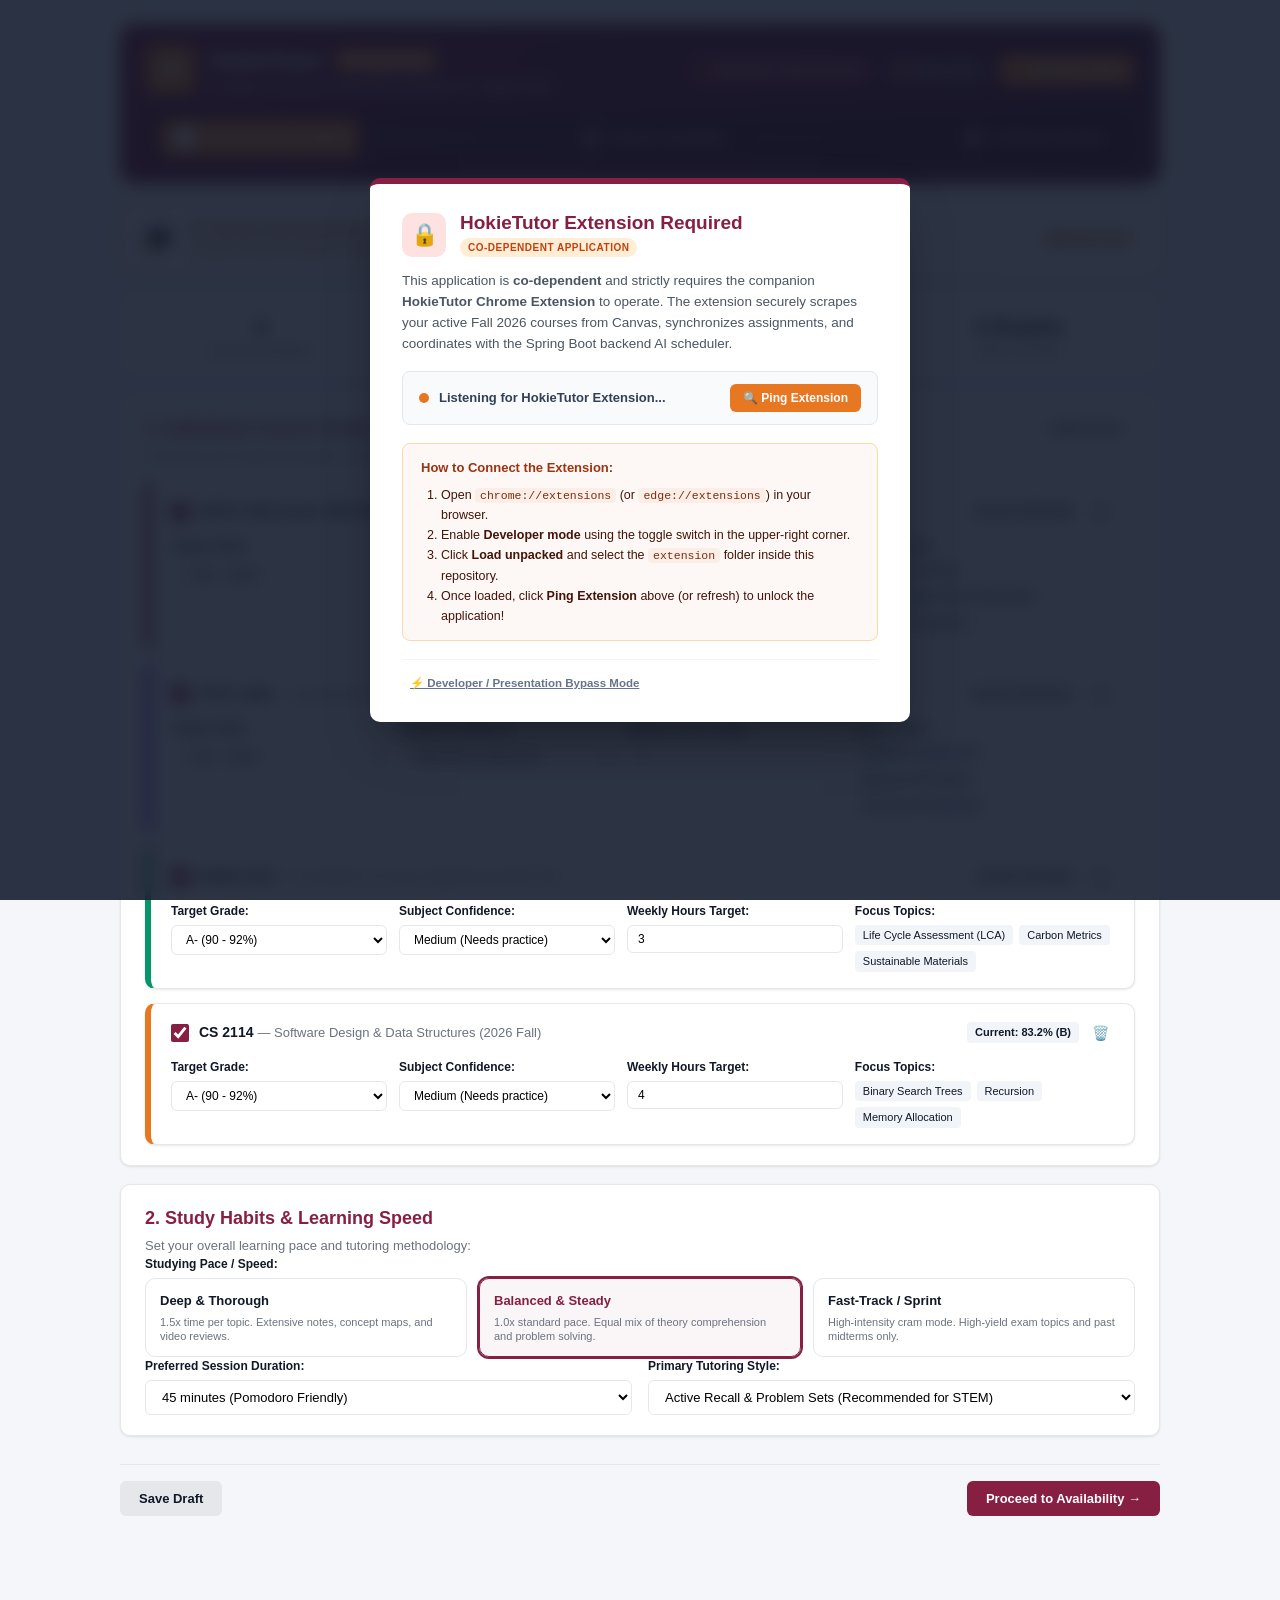
==== commit cb73bc74: "Updated index.html" ====
--- a/index.html
+++ b/index.html
@@ -25,16 +25,6 @@
 
         <!-- Extension Sync & Data Integration Status -->
         <div class="header-actions">
-          <!-- Themes Switcher Tab -->
-          <div class="theme-tabs-pill" id="theme-tabs-pill" role="tablist" aria-label="Select Theme">
-            <button type="button" class="theme-tab-btn active" id="theme-tab-light" data-theme="light" role="tab" aria-selected="true" title="Hokie Classic Light Theme">
-              ☀️ Classic
-            </button>
-            <button type="button" class="theme-tab-btn" id="theme-tab-dark" data-theme="dark" role="tab" aria-selected="false" title="Hokie Dark Mode">
-              🌙 Dark
-            </button>
-          </div>
-
           <div class="extension-status-badge disconnected" id="header-extension-badge" title="HokieTutor Chrome Extension Status">
             <span class="badge-dot"></span>
             <span class="badge-text" id="header-extension-text">Extension: Disconnected</span>
@@ -520,11 +510,10 @@
       <div class="extension-guard-card">
         <div class="extension-guard-header">
           <div class="guard-icon-lock">🔒</div>
-          <div style="flex-grow: 1;">
+          <div>
             <h2 class="guard-title" id="guard-title">HokieTutor Extension Required</h2>
             <span class="guard-req-badge">Co-Dependent Application</span>
           </div>
-          <button type="button" class="btn-close" id="btn-close-guard-overlay" aria-label="Dismiss screen" title="Dismiss screen">&times;</button>
         </div>
 
         <p class="guard-intro">
@@ -556,9 +545,6 @@
           <button type="button" class="btn-demo-link" id="btn-demo-override" title="Developer presentation & test bypass mode">
             ⚡ Developer / Presentation Bypass Mode
           </button>
-          <button type="button" class="btn btn-sm btn-secondary" id="btn-dismiss-guard" title="Dismiss this screen">
-            Dismiss Screen &rarr;
-          </button>
         </div>
       </div>
     </div>
@@ -570,5 +556,6 @@
 
   <!-- External JavaScript Logic -->
   <script src="app.js"></script>
+  <!-- test -->
 </body>
 </html>
--- a/styles.css
+++ b/styles.css
@@ -1439,6 +1439,11 @@
   color: var(--text-main);
 }
 
+/* Form Controls & Dropdowns */
+[data-theme="dark"] .form-label {
+  color: #cbd5e1;
+}
+
 [data-theme="dark"] .form-control,
 [data-theme="dark"] input[type="text"],
 [data-theme="dark"] input[type="email"],
@@ -1451,6 +1456,11 @@
   color: #f1f5f9;
 }
 
+[data-theme="dark"] select option {
+  background-color: #0d1424;
+  color: #f1f5f9;
+}
+
 [data-theme="dark"] .form-control:focus,
 [data-theme="dark"] input:focus,
 [data-theme="dark"] select:focus,
@@ -1460,13 +1470,13 @@
   box-shadow: 0 0 0 3px rgba(249, 115, 22, 0.2);
 }
 
+/* Card Decks & Containers */
+[data-theme="dark"] .card,
 [data-theme="dark"] .card-deck,
-[data-theme="dark"] .course-card,
-[data-theme="dark"] .summary-banner,
+[data-theme="dark"] .form-section,
 [data-theme="dark"] .habits-card,
 [data-theme="dark"] .availability-card,
 [data-theme="dark"] .schedule-summary-bar,
-[data-theme="dark"] .session-card,
 [data-theme="dark"] .modal-card,
 [data-theme="dark"] .extension-guard-card {
   background-color: var(--bg-card);
@@ -1474,6 +1484,138 @@
   color: var(--text-main);
 }
 
+/* Course Cards & Focus Topics (NO WHITE BACKGROUNDS) */
+[data-theme="dark"] .course-card {
+  background-color: var(--bg-card);
+  border-color: var(--border-color);
+  color: var(--text-main);
+}
+
+[data-theme="dark"] .course-card:hover {
+  border-color: #3b4d70;
+  box-shadow: 0 4px 16px rgba(0, 0, 0, 0.45);
+}
+
+[data-theme="dark"] .course-card.disabled {
+  background-color: #0c111d;
+  opacity: 0.45;
+  border-color: #1e293b;
+}
+
+[data-theme="dark"] .course-code-badge {
+  color: var(--vt-orange-light);
+}
+
+[data-theme="dark"] .course-title-text {
+  color: #94a3b8;
+}
+
+[data-theme="dark"] .topics-label {
+  color: #94a3b8;
+}
+
+/* Focus Topics Pills in Dark Mode */
+[data-theme="dark"] .topic-pill {
+  background-color: #1e293b;
+  color: #cbd5e1;
+  border: 1px solid #334155;
+  box-shadow: 0 1px 2px rgba(0, 0, 0, 0.25);
+}
+
+[data-theme="dark"] .topic-pill:hover {
+  background-color: #28374d;
+  color: #ffffff;
+  border-color: var(--vt-orange);
+}
+
+/* Current Grade Badges in Dark Mode */
+[data-theme="dark"] .badge-current-grade {
+  background-color: #1e293b;
+  color: #e2e8f0;
+  border: 1px solid #334155;
+}
+
+/* Sync Telemetry Banner */
+[data-theme="dark"] .sync-status-banner {
+  background: linear-gradient(to right, #1b1718, #151d2f);
+  border-color: #4a2818;
+}
+
+[data-theme="dark"] .sync-banner-title {
+  color: #fdba74;
+}
+
+[data-theme="dark"] .sync-banner-desc {
+  color: #fed7aa;
+}
+
+[data-theme="dark"] .badge-term {
+  background-color: #3b1d11;
+  color: #fdba74;
+  border: 1px solid #7c2d12;
+}
+
+/* Study Habits Radio Cards */
+[data-theme="dark"] .pill-card {
+  background: var(--bg-card);
+  border-color: var(--border-color);
+}
+
+[data-theme="dark"] .pill-card:hover {
+  background: #1a243a;
+  border-color: #3b4d70;
+}
+
+[data-theme="dark"] .pill-title {
+  color: #f1f5f9;
+}
+
+[data-theme="dark"] .pill-subtitle {
+  color: #94a3b8;
+}
+
+[data-theme="dark"] .radio-pill input[type="radio"]:checked + .pill-card {
+  border-color: var(--vt-orange);
+  background-color: rgba(249, 115, 22, 0.14);
+  box-shadow: 0 0 0 2px var(--vt-orange);
+}
+
+[data-theme="dark"] .radio-pill input[type="radio"]:checked + .pill-card .pill-title {
+  color: var(--vt-orange-light);
+}
+
+/* Upload Dropzone */
+[data-theme="dark"] .upload-dropzone {
+  background-color: #0e1526;
+  border-color: #334155;
+  color: #94a3b8;
+}
+
+[data-theme="dark"] .upload-dropzone:hover,
+[data-theme="dark"] .upload-dropzone.dragover {
+  background-color: #151d2f;
+  border-color: var(--vt-orange);
+  color: #f1f5f9;
+}
+
+/* Availability Grid */
+[data-theme="dark"] .grid-table-wrapper {
+  border-color: var(--border-color);
+}
+
+[data-theme="dark"] .availability-grid th {
+  background-color: #0e1526;
+  color: #e2e8f0;
+  border-color: #243048;
+}
+
+[data-theme="dark"] .time-col-header,
+[data-theme="dark"] .time-label-cell {
+  background-color: #0b0f19;
+  color: #94a3b8;
+  border-color: #243048;
+}
+
 [data-theme="dark"] .time-slot-cell {
   background-color: #151d2f;
   border-color: #243048;
@@ -1483,23 +1625,67 @@
   background-color: #1f2b45;
 }
 
-[data-theme="dark"] .time-header-cell,
-[data-theme="dark"] .time-label-cell {
-  background-color: #0e1526;
+[data-theme="dark"] .time-slot-cell.busy {
+  background-color: var(--color-busy-cell);
+  border-color: var(--color-busy-border);
+}
+
+[data-theme="dark"] .legend-box.free {
+  background-color: #151d2f;
   border-color: #243048;
+}
+
+/* Study Schedule Sessions & Timeline */
+[data-theme="dark"] .session-card {
+  background-color: var(--bg-card);
+  border-color: var(--border-color);
+}
+
+[data-theme="dark"] .session-card:hover {
+  border-color: #3b4d70;
+  box-shadow: 0 4px 16px rgba(0, 0, 0, 0.45);
+}
+
+[data-theme="dark"] .session-time-str {
+  color: #f1f5f9;
+}
+
+[data-theme="dark"] .session-duration {
   color: #94a3b8;
 }
 
 [data-theme="dark"] .session-course-tag {
-  background-color: #243048;
-  color: #e2e8f0;
+  background-color: #1e293b;
+  color: #cbd5e1;
+  border: 1px solid #334155;
+}
+
+[data-theme="dark"] .session-topic-title {
+  color: #f8fafc;
+}
+
+[data-theme="dark"] .session-meta-note {
+  color: #94a3b8;
 }
 
 [data-theme="dark"] .session-card.completed {
-  background-color: #0e1526;
+  background-color: #0c111d;
+  border-color: #1a2337;
   opacity: 0.45;
 }
 
+[data-theme="dark"] .day-heading {
+  color: var(--vt-orange-light);
+  border-bottom-color: #243048;
+}
+
+[data-theme="dark"] .day-pill-count {
+  background-color: #1e293b;
+  color: #cbd5e1;
+  border: 1px solid #334155;
+}
+
+/* Buttons & Interactive Elements */
 [data-theme="dark"] .btn-secondary {
   background-color: #243048;
   color: #f1f5f9;
@@ -1517,42 +1703,24 @@
 
 [data-theme="dark"] .btn-outline:hover {
   background-color: #243048;
-}
-
-[data-theme="dark"] .guard-status-box {
-  background-color: #0b0f19;
-  border-color: #243048;
-}
-
-[data-theme="dark"] .guard-steps-container {
-  background-color: rgba(249, 115, 22, 0.08);
-  border-color: rgba(249, 115, 22, 0.28);
-}
-
-[data-theme="dark"] .guard-steps-title {
-  color: #fdba74;
-}
-
-[data-theme="dark"] .guard-steps-list {
-  color: #fed7aa;
-}
-
-[data-theme="dark"] .guard-steps-list code {
-  background-color: #1f293d;
-  color: #fdba74;
-}
-
-[data-theme="dark"] .guard-intro {
-  color: #cbd5e1;
-}
-
-[data-theme="dark"] .stat-number {
+  border-color: #475569;
+}
+
+[data-theme="dark"] .btn-icon-subtle {
+  color: #94a3b8;
+}
+
+[data-theme="dark"] .btn-icon-subtle:hover {
+  color: #f1f5f9;
+  background-color: #243048;
+}
+
+[data-theme="dark"] .btn-close {
+  color: #94a3b8;
+}
+
+[data-theme="dark"] .btn-close:hover {
   color: #ffffff;
-}
-
-[data-theme="dark"] .badge-accent {
-  background-color: #243048;
-  color: #cbd5e1;
 }
 
 [data-theme="dark"] .step-btn {
@@ -1567,19 +1735,104 @@
   border-color: var(--vt-orange);
 }
 
-[data-theme="dark"] .day-heading {
-  color: #f43f5e;
-  border-bottom-color: #243048;
-}
-
-[data-theme="dark"] .day-pill-count {
+[data-theme="dark"] .step-actions {
+  border-top-color: #243048;
+}
+
+/* Typography & Accent Badges */
+[data-theme="dark"] .section-title {
+  color: var(--vt-orange-light);
+}
+
+[data-theme="dark"] .text-maroon {
+  color: var(--vt-orange-light);
+}
+
+[data-theme="dark"] .metric-val {
+  color: #f1f5f9;
+}
+
+[data-theme="dark"] .stat-number {
+  color: #ffffff;
+}
+
+[data-theme="dark"] .stat-label {
+  color: #94a3b8;
+}
+
+[data-theme="dark"] .badge-accent {
   background-color: #243048;
+  color: #cbd5e1;
+}
+
+/* Toast Notifications */
+[data-theme="dark"] .toast {
+  background-color: #1e293b;
+  color: #f8fafc;
+  border: 1px solid #334155;
+  box-shadow: 0 10px 25px rgba(0, 0, 0, 0.7);
+}
+
+/* Modal Overlays & Guard Screen */
+[data-theme="dark"] .modal-title {
+  color: var(--vt-orange-light);
+}
+
+[data-theme="dark"] .modal-footer {
+  border-top-color: #243048;
+}
+
+[data-theme="dark"] .guard-title {
+  color: var(--vt-orange-light);
+}
+
+[data-theme="dark"] .guard-intro {
+  color: #cbd5e1;
+}
+
+[data-theme="dark"] .guard-status-box {
+  background-color: #0b0f19;
+  border-color: #243048;
+}
+
+[data-theme="dark"] .status-pulse-group {
+  color: #cbd5e1;
+}
+
+[data-theme="dark"] .guard-steps-container {
+  background-color: rgba(249, 115, 22, 0.08);
+  border-color: rgba(249, 115, 22, 0.28);
+}
+
+[data-theme="dark"] .guard-steps-title {
+  color: #fdba74;
+}
+
+[data-theme="dark"] .guard-steps-list {
+  color: #fed7aa;
+}
+
+[data-theme="dark"] .guard-steps-list code {
+  background-color: #1f293d;
+  color: #fdba74;
+}
+
+[data-theme="dark"] .guard-footer {
+  border-top-color: #243048;
+}
+
+[data-theme="dark"] .btn-demo-link {
   color: #94a3b8;
 }
 
-[data-theme="dark"] .drop-zone {
-  border-color: #334155;
-  background-color: #0e1526;
-}
-
-
+[data-theme="dark"] .btn-demo-link:hover {
+  color: var(--vt-orange-light);
+  background-color: #1e293b;
+}
+
+[data-theme="dark"] code {
+  background-color: #1e293d;
+  color: #fdba74;
+}
+
+
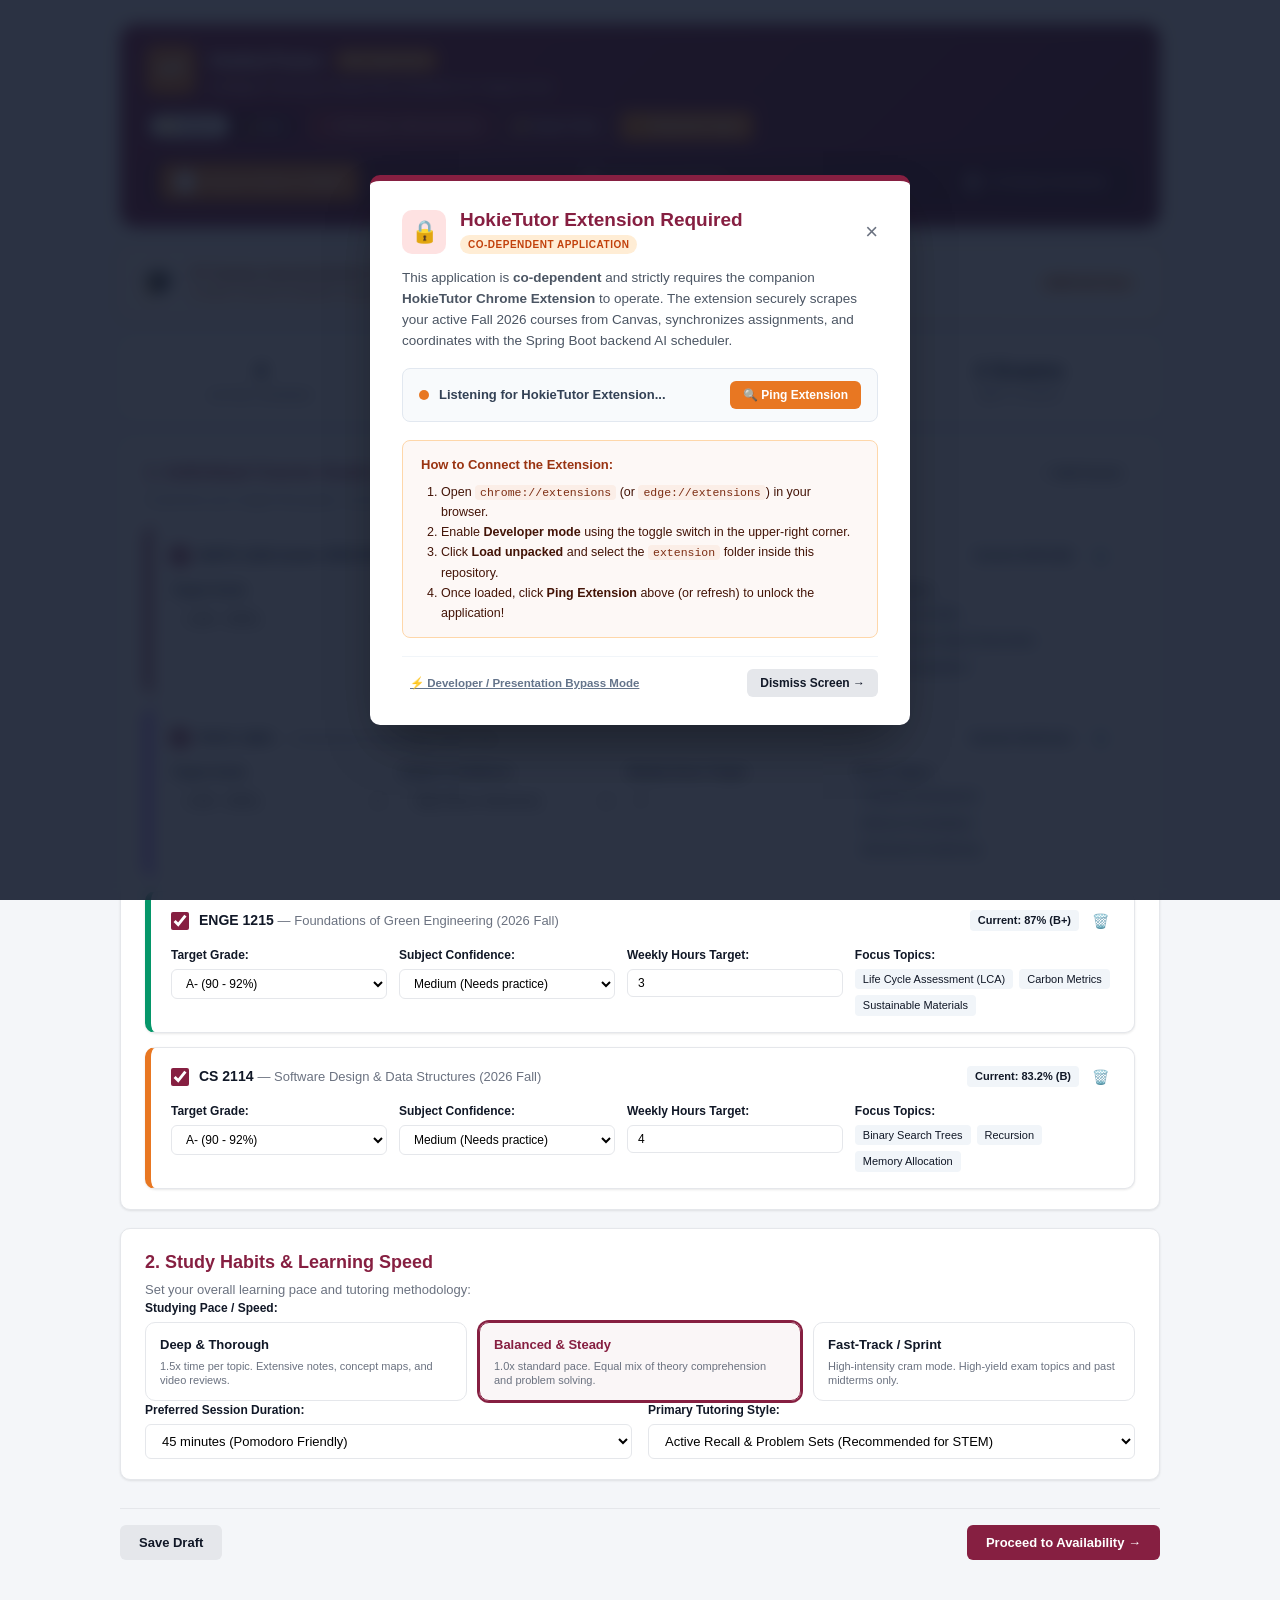
==== commit 1de656fa: "Merge branch 'main' of https://github.com/Kunwoo03/VTHack14" ====
--- a/index.html
+++ b/index.html
@@ -25,6 +25,16 @@
 
         <!-- Extension Sync & Data Integration Status -->
         <div class="header-actions">
+          <!-- Themes Switcher Tab -->
+          <div class="theme-tabs-pill" id="theme-tabs-pill" role="tablist" aria-label="Select Theme">
+            <button type="button" class="theme-tab-btn active" id="theme-tab-light" data-theme="light" role="tab" aria-selected="true" title="Hokie Classic Light Theme">
+              ☀️ Classic
+            </button>
+            <button type="button" class="theme-tab-btn" id="theme-tab-dark" data-theme="dark" role="tab" aria-selected="false" title="Hokie Dark Mode">
+              🌙 Dark
+            </button>
+          </div>
+
           <div class="extension-status-badge disconnected" id="header-extension-badge" title="HokieTutor Chrome Extension Status">
             <span class="badge-dot"></span>
             <span class="badge-text" id="header-extension-text">Extension: Disconnected</span>
@@ -510,10 +520,11 @@
       <div class="extension-guard-card">
         <div class="extension-guard-header">
           <div class="guard-icon-lock">🔒</div>
-          <div>
+          <div style="flex-grow: 1;">
             <h2 class="guard-title" id="guard-title">HokieTutor Extension Required</h2>
             <span class="guard-req-badge">Co-Dependent Application</span>
           </div>
+          <button type="button" class="btn-close" id="btn-close-guard-overlay" aria-label="Dismiss screen" title="Dismiss screen">&times;</button>
         </div>
 
         <p class="guard-intro">
@@ -545,6 +556,9 @@
           <button type="button" class="btn-demo-link" id="btn-demo-override" title="Developer presentation & test bypass mode">
             ⚡ Developer / Presentation Bypass Mode
           </button>
+          <button type="button" class="btn btn-sm btn-secondary" id="btn-dismiss-guard" title="Dismiss this screen">
+            Dismiss Screen &rarr;
+          </button>
         </div>
       </div>
     </div>
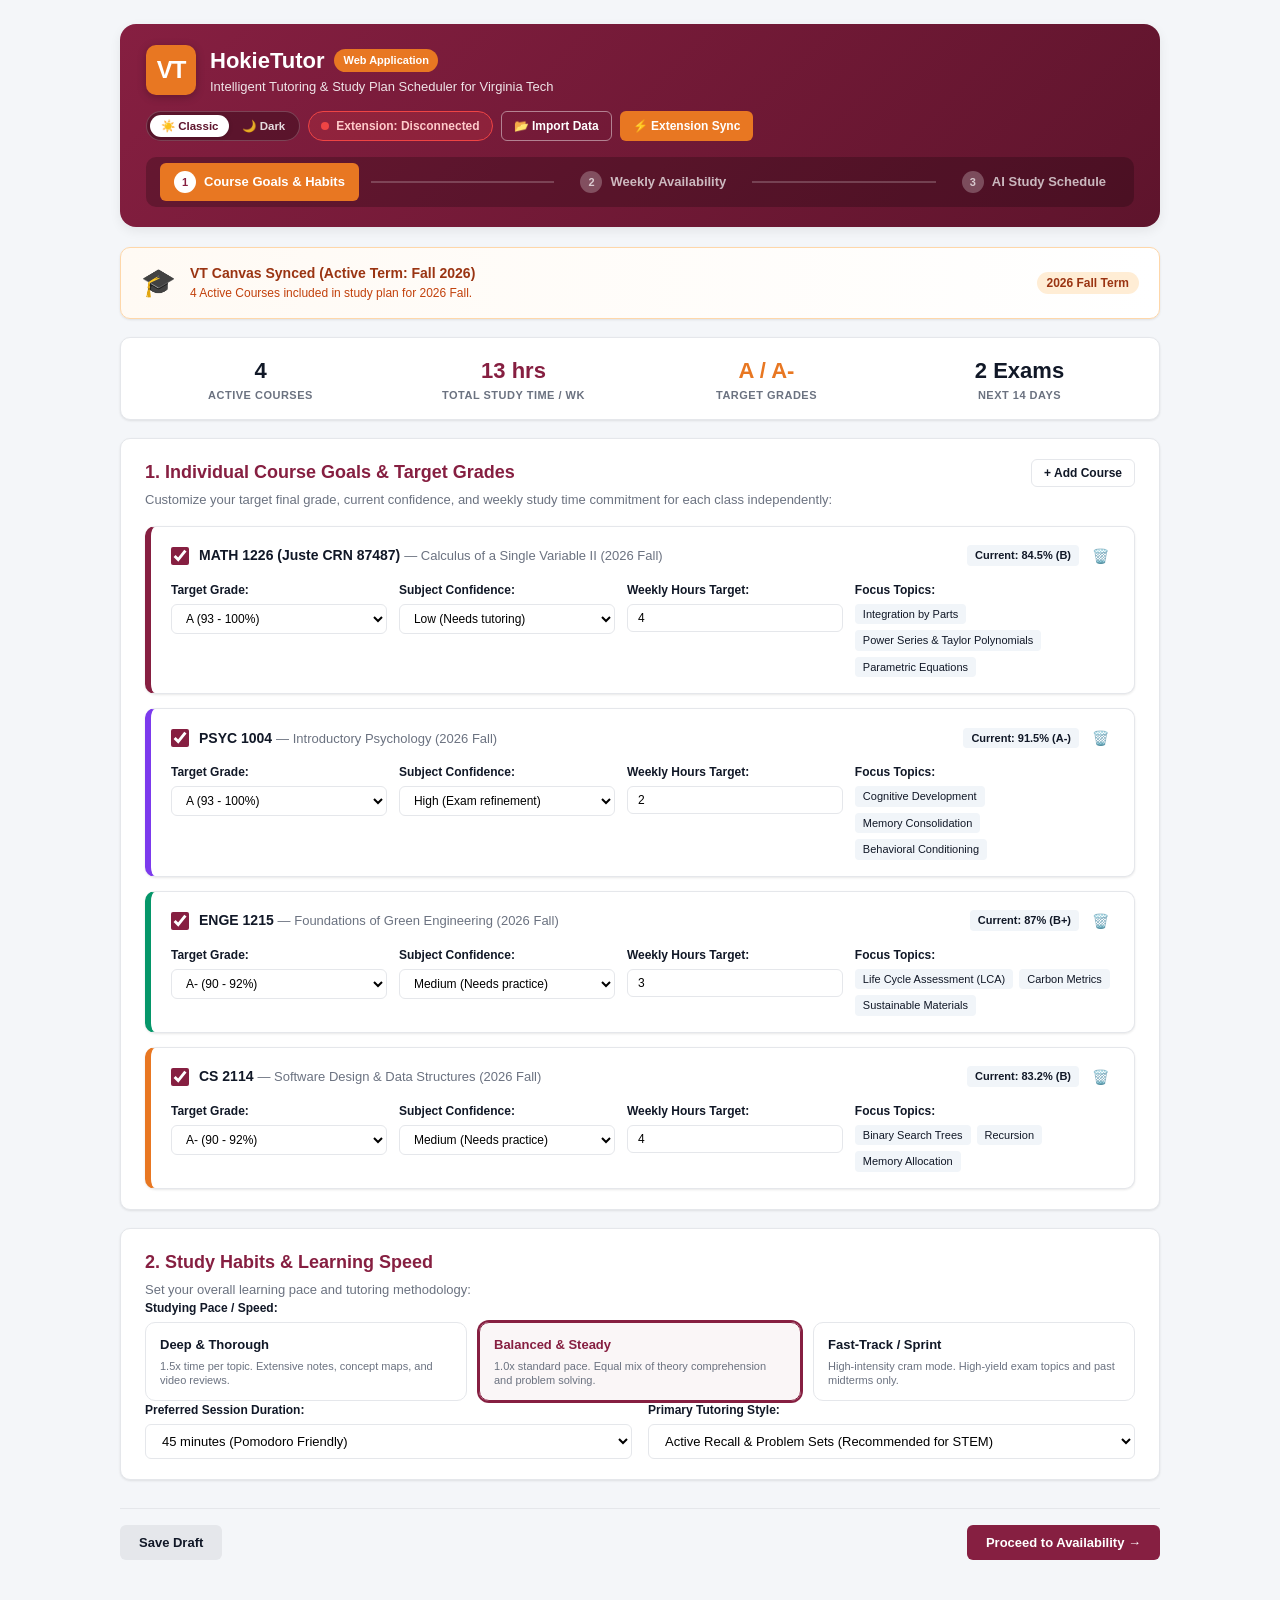
==== commit 265ce42e: "index" ====
--- a/index.html
+++ b/index.html
@@ -7,9 +7,6 @@
   <link rel="stylesheet" href="styles.css" />
 </head>
 <body>
-  <!-- ================================================================= -->
-  <!-- MAIN WEB APPLICATION CONTAINER                                    -->
-  <!-- ================================================================= -->
   <div class="app-container">
 
     <!-- HEADER: Virginia Tech Maroon & Burnt Orange Branding -->
@@ -25,26 +22,17 @@
 
         <!-- Extension Sync & Data Integration Status -->
         <div class="header-actions">
-          <!-- Themes Switcher Tab -->
           <div class="theme-tabs-pill" id="theme-tabs-pill" role="tablist" aria-label="Select Theme">
-            <button type="button" class="theme-tab-btn active" id="theme-tab-light" data-theme="light" role="tab" aria-selected="true" title="Hokie Classic Light Theme">
-              ☀️ Classic
-            </button>
-            <button type="button" class="theme-tab-btn" id="theme-tab-dark" data-theme="dark" role="tab" aria-selected="false" title="Hokie Dark Mode">
-              🌙 Dark
-            </button>
+            <button type="button" class="theme-tab-btn active" id="theme-tab-light" data-theme="light" role="tab" aria-selected="true" title="Hokie Classic Light Theme">☀️ Classic</button>
+            <button type="button" class="theme-tab-btn" id="theme-tab-dark" data-theme="dark" role="tab" aria-selected="false" title="Hokie Dark Mode">🌙 Dark</button>
           </div>
 
           <div class="extension-status-badge disconnected" id="header-extension-badge" title="HokieTutor Chrome Extension Status">
             <span class="badge-dot"></span>
             <span class="badge-text" id="header-extension-text">Extension: Disconnected</span>
           </div>
-          <button type="button" class="btn btn-sm btn-outline-light" id="btn-import-canvas-json" title="Import Canvas data JSON exported by the Chrome extension">
-            📂 Import Data
-          </button>
-          <button type="button" class="btn btn-sm btn-orange" id="btn-sync-extension" title="Trigger sync from HokieTutor Canvas extension">
-            ⚡ Extension Sync
-          </button>
+          <button type="button" class="btn btn-sm btn-outline-light" id="btn-import-canvas-json" title="Import Canvas data JSON exported by the Chrome extension">📂 Import Data</button>
+          <button type="button" class="btn btn-sm btn-orange" id="btn-sync-extension" title="Trigger sync from HokieTutor Canvas extension">⚡ Extension Sync</button>
         </div>
       </div>
 
@@ -71,16 +59,12 @@
     <!-- PAGE 1: MULTI-COURSE GOALS & STUDY HABITS                       -->
     <!-- =============================================================== -->
     <main class="page-view active" id="page-1" aria-labelledby="page-1-heading">
-
-      <!-- Extension Sync Telemetry Banner -->
       <div class="card sync-status-banner">
         <div class="sync-banner-left">
           <div class="sync-status-icon">🎓</div>
-          <div class="sync-status-text">
+          <div class="sync-banner-text">
             <strong class="sync-banner-title">VT Canvas Synced (Active Term: Fall 2026)</strong>
-            <p class="sync-banner-desc" id="sync-banner-details">
-              4 Active Courses detected. Past course (PHYS 2306) automatically filtered out.
-            </p>
+            <p class="sync-banner-desc" id="sync-banner-details">4 Active Courses detected. Past course (PHYS 2306) automatically filtered out.</p>
           </div>
         </div>
         <div class="sync-banner-right">
@@ -88,7 +72,6 @@
         </div>
       </div>
 
-      <!-- Aggregated Goals Metrics Bar -->
       <section class="goals-summary-bar card">
         <div class="goal-metric">
           <span class="metric-val" id="metric-active-courses">4</span>
@@ -108,27 +91,17 @@
         </div>
       </section>
 
-      <!-- Section: Course-by-Course Goal Cards -->
       <section class="form-section">
         <div class="section-header-row">
           <div>
             <h2 class="section-title" id="page-1-heading">1. Individual Course Goals & Target Grades</h2>
-            <p class="section-desc">
-              Customize your target final grade, current confidence, and weekly study time commitment for each class independently:
-            </p>
-          </div>
-          <button type="button" class="btn btn-outline btn-sm" id="btn-open-add-course-modal">
-            + Add Course
-          </button>
-        </div>
-
-        <!-- The Course Cards Deck (Dynamically populated from appState.courses) -->
-        <div class="course-cards-deck" id="course-cards-deck">
-          <!-- Populated by JavaScript -->
-        </div>
-      </section>
-
-      <!-- Section: General Study Habits & Intensity -->
+            <p class="section-desc">Customize your target final grade, current confidence, and weekly study time commitment for each class independently:</p>
+          </div>
+          <button type="button" class="btn btn-outline btn-sm" id="btn-open-add-course-modal">+ Add Course</button>
+        </div>
+        <div class="course-cards-deck" id="course-cards-deck"></div>
+      </section>
+
       <section class="form-section">
         <h2 class="section-title">2. Study Habits & Learning Speed</h2>
         <p class="section-desc">Set your overall learning pace and tutoring methodology:</p>
@@ -143,7 +116,6 @@
                 <span class="pill-subtitle">1.5x time per topic. Extensive notes, concept maps, and video reviews.</span>
               </div>
             </label>
-
             <label class="radio-pill">
               <input type="radio" name="study_speed" value="balanced" checked />
               <div class="pill-card">
@@ -151,7 +123,6 @@
                 <span class="pill-subtitle">1.0x standard pace. Equal mix of theory comprehension and problem solving.</span>
               </div>
             </label>
-
             <label class="radio-pill">
               <input type="radio" name="study_speed" value="fast" />
               <div class="pill-card">
@@ -172,7 +143,6 @@
               <option value="90">90 minutes (Deep Focus Deep-Dive)</option>
             </select>
           </div>
-
           <div class="form-group">
             <label for="global-tutoring-style" class="form-label">Primary Tutoring Style:</label>
             <select id="global-tutoring-style" class="form-control">
@@ -185,7 +155,6 @@
         </div>
       </section>
 
-      <!-- Navigation Actions for Page 1 -->
       <div class="step-actions">
         <button type="button" class="btn btn-secondary" id="btn-save-draft-1">Save Draft</button>
         <button type="button" class="btn btn-primary" id="btn-next-to-2">Proceed to Availability &rarr;</button>
@@ -198,12 +167,9 @@
     <main class="page-view" id="page-2" aria-labelledby="page-2-heading">
       <div class="section-header-box">
         <h2 class="section-title" id="page-2-heading">Weekly Schedule & Free Study Time</h2>
-        <p class="section-desc">
-          Upload your timetable screenshot or click the calendar cells below to mark your busy class/work commitments. Unmarked slots become your available study time.
-        </p>
-      </div>
-
-      <!-- Option A: File Upload / Timetable Screenshot -->
+        <p class="section-desc">Upload your timetable screenshot or click the calendar cells below to mark your busy class/work commitments. Unmarked slots become your available study time.</p>
+      </div>
+
       <section class="upload-section card">
         <div class="upload-dropzone" id="schedule-dropzone">
           <div class="upload-icon">📷</div>
@@ -215,7 +181,6 @@
           <button type="button" class="btn btn-outline btn-sm" id="btn-browse-file">Browse Files</button>
         </div>
 
-        <!-- Preview container for uploaded screenshot -->
         <div class="upload-preview hidden" id="upload-preview-container">
           <img id="upload-preview-img" src="" alt="Schedule Preview" />
           <div class="upload-preview-meta">
@@ -226,15 +191,12 @@
         </div>
       </section>
 
-      <!-- Option B: Interactive Weekly Calendar Grid -->
       <section class="calendar-tool-section card">
         <div class="calendar-toolbar">
           <div class="calendar-legend">
             <span class="legend-item"><span class="legend-box busy"></span> Busy / Class Block</span>
             <span class="legend-item"><span class="legend-box free"></span> Free For Study</span>
           </div>
-
-          <!-- Quick Preset Buttons -->
           <div class="preset-buttons">
             <button type="button" class="btn btn-xs btn-outline" id="btn-preset-weekday-busy">Weekdays 9-5 Busy</button>
             <button type="button" class="btn btn-xs btn-outline" id="btn-preset-evenings-free">Evenings Free</button>
@@ -242,7 +204,6 @@
           </div>
         </div>
 
-        <!-- The Interactive Weekly Grid -->
         <div class="grid-table-wrapper">
           <table class="availability-grid" id="availability-table" aria-label="Weekly availability selector">
             <thead>
@@ -257,9 +218,7 @@
                 <th scope="col">Sun</th>
               </tr>
             </thead>
-            <tbody id="availability-tbody">
-              <!-- Dynamically populated rows via JavaScript -->
-            </tbody>
+            <tbody id="availability-tbody"></tbody>
           </table>
         </div>
 
@@ -269,7 +228,6 @@
         </div>
       </section>
 
-      <!-- Navigation Bar for Step 2 -->
       <div class="step-actions">
         <button type="button" class="btn btn-secondary" id="btn-back-to-1">&larr; Back to Goals</button>
         <button type="button" class="btn btn-primary" id="btn-next-to-3">Generate Multi-Course Schedule &rarr;</button>
@@ -280,7 +238,6 @@
     <!-- PAGE 3: PERSONALIZED MULTI-COURSE STUDY SCHEDULE                -->
     <!-- =============================================================== -->
     <main class="page-view" id="page-3" aria-labelledby="page-3-heading">
-      <!-- Top Overview Stats -->
       <section class="schedule-summary-bar card">
         <div class="stat-cell">
           <span class="stat-number" id="stat-total-sessions">12</span>
@@ -300,13 +257,11 @@
         </div>
       </section>
 
-      <!-- Control Toolbar: Add session, filter, export -->
       <section class="schedule-controls">
         <div class="filter-controls">
           <label for="filter-course-select" class="sr-only">Filter by Course</label>
           <select id="filter-course-select" class="form-control form-control-sm">
             <option value="ALL">Show All Courses</option>
-            <!-- Injected by JavaScript based on active courses -->
           </select>
         </div>
 
@@ -314,198 +269,35 @@
           <button type="button" class="btn btn-outline btn-sm" id="btn-open-add-session-modal">+ Add Session</button>
           <button type="button" class="btn btn-outline btn-sm" id="btn-export-ics">📥 Export iCal (.ics)</button>
           <button type="button" class="btn btn-outline btn-sm" id="btn-print-schedule">🖨️ Print</button>
-          <button type="button" class="btn btn-secondary btn-sm" id="btn-regenerate-schedule" title="Calls upon the HokieTutor Chrome Extension to refresh Canvas data and recalculate schedule">
+          <button type="button" class="btn btn-secondary btn-sm" id="btn-regenerate-schedule" title="Call Extension & Regenerate">
             <span id="btn-regenerate-icon">⚡</span> <span id="btn-regenerate-text">Call Extension & Regenerate</span>
           </button>
         </div>
       </section>
 
-      <!-- The Schedule Sessions List (Grouped by Day) -->
-      <section class="sessions-container" id="sessions-container" aria-live="polite">
-        <!-- Injected via JavaScript -->
-      </section>
-
-      <!-- Navigation Bar for Step 3 -->
+      <section class="sessions-container" id="sessions-container" aria-live="polite"></section>
+
       <div class="step-actions">
         <button type="button" class="btn btn-secondary" id="btn-back-to-2">&larr; Back to Availability</button>
         <button type="button" class="btn btn-primary" id="btn-finish-done">Save Schedule</button>
       </div>
     </main>
 
-    <!-- =============================================================== -->
-    <!-- MODAL 1: ADD / EDIT COURSE MODAL                                -->
-    <!-- =============================================================== -->
-    <div class="modal-overlay hidden" id="course-modal" role="dialog" aria-modal="true" aria-labelledby="modal-course-title">
-      <div class="modal-card">
-        <div class="modal-header">
-          <h3 class="modal-title" id="modal-course-title">Add Course</h3>
-          <button type="button" class="btn-close" id="btn-close-course-modal" aria-label="Close modal">&times;</button>
-        </div>
-
-        <form id="form-course-editor">
-          <div class="grid-2-col">
-            <div class="form-group">
-              <label for="modal-course-code" class="form-label">Course Code / CRN:</label>
-              <input type="text" id="modal-course-code" class="form-control" placeholder="e.g. PSYC 1004 or 1226 (CRN 87487)" required />
-            </div>
-
-            <div class="form-group">
-              <label for="modal-course-term" class="form-label">Term:</label>
-              <input type="text" id="modal-course-term" class="form-control" value="2026 Fall" required />
-            </div>
-          </div>
-
-          <div class="form-group">
-            <label for="modal-course-name" class="form-label">Course Title:</label>
-            <input type="text" id="modal-course-name" class="form-control" placeholder="e.g. Introductory Psychology" required />
-          </div>
-
-          <div class="grid-3-col">
-            <div class="form-group">
-              <label for="modal-course-current-grade" class="form-label">Current Grade (%):</label>
-              <input type="number" id="modal-course-current-grade" class="form-control" min="0" max="100" step="0.1" value="85.0" required />
-            </div>
-
-            <div class="form-group">
-              <label for="modal-course-goal-grade" class="form-label">Goal Grade:</label>
-              <select id="modal-course-goal-grade" class="form-control">
-                <option value="A">A (93-100%)</option>
-                <option value="A-" selected>A- (90-92%)</option>
-                <option value="B+">B+ (87-89%)</option>
-                <option value="B">B (83-86%)</option>
-              </select>
-            </div>
-
-            <div class="form-group">
-              <label for="modal-course-confidence" class="form-label">Confidence:</label>
-              <select id="modal-course-confidence" class="form-control">
-                <option value="low">Low</option>
-                <option value="medium" selected>Medium</option>
-                <option value="high">High</option>
-              </select>
-            </div>
-          </div>
-
-          <div class="form-group">
-            <label for="modal-course-hours" class="form-label">Weekly Study Hours Target:</label>
-            <input type="number" id="modal-course-hours" class="form-control" min="1" max="15" value="3" required />
-          </div>
-
-          <div class="form-group">
-            <label for="modal-course-topics" class="form-label">Key Topics / Focus Modules (comma separated):</label>
-            <input type="text" id="modal-course-topics" class="form-control" placeholder="e.g. Memory retention, Cognitive development" />
-          </div>
-
-          <div class="modal-footer">
-            <button type="button" class="btn btn-secondary" id="btn-cancel-course-modal">Cancel</button>
-            <button type="submit" class="btn btn-primary" id="btn-save-course">Add Course</button>
-          </div>
-        </form>
-      </div>
-    </div>
-
-    <!-- =============================================================== -->
-    <!-- MODAL 2: ADD / EDIT STUDY SESSION MODAL                         -->
-    <!-- =============================================================== -->
-    <div class="modal-overlay hidden" id="session-modal" role="dialog" aria-modal="true" aria-labelledby="modal-session-title">
-      <div class="modal-card">
-        <div class="modal-header">
-          <h3 class="modal-title" id="modal-session-title">Add Study Session</h3>
-          <button type="button" class="btn-close" id="btn-close-session-modal" aria-label="Close modal">&times;</button>
-        </div>
-
-        <form id="form-session-editor">
-          <!-- Hidden session ID for edit mode -->
-          <input type="hidden" id="modal-session-id" value="" />
-
-          <div class="form-group">
-            <label for="modal-session-course" class="form-label">Course:</label>
-            <select id="modal-session-course" class="form-control" required>
-              <!-- Populated by JavaScript -->
-            </select>
-          </div>
-
-          <div class="form-group">
-            <label for="modal-session-topic" class="form-label">Topic / Focus Assignment:</label>
-            <input type="text" id="modal-session-topic" class="form-control" placeholder="e.g. Integration by Parts Review" required />
-          </div>
-
-          <div class="grid-2-col">
-            <div class="form-group">
-              <label for="modal-session-day" class="form-label">Day of Week:</label>
-              <select id="modal-session-day" class="form-control" required>
-                <option value="Monday">Monday</option>
-                <option value="Tuesday">Tuesday</option>
-                <option value="Wednesday">Wednesday</option>
-                <option value="Thursday">Thursday</option>
-                <option value="Friday">Friday</option>
-                <option value="Saturday">Saturday</option>
-                <option value="Sunday">Sunday</option>
-              </select>
-            </div>
-
-            <div class="form-group">
-              <label for="modal-session-start-time" class="form-label">Start Time:</label>
-              <input type="time" id="modal-session-start-time" class="form-control" value="16:00" required />
-            </div>
-          </div>
-
-          <div class="grid-2-col">
-            <div class="form-group">
-              <label for="modal-session-duration" class="form-label">Duration:</label>
-              <select id="modal-session-duration" class="form-control" required>
-                <option value="30">30 Minutes</option>
-                <option value="45">45 Minutes</option>
-                <option value="60" selected>60 Minutes</option>
-                <option value="90">90 Minutes</option>
-                <option value="120">2 Hours</option>
-              </select>
-            </div>
-
-            <div class="form-group">
-              <label for="modal-session-format" class="form-label">Study Method:</label>
-              <select id="modal-session-format" class="form-control">
-                <option value="Practice Problems">Practice Problems</option>
-                <option value="Syllabus Review">Syllabus Review</option>
-                <option value="Mock Exam">Mock Exam</option>
-                <option value="Flashcards">Flashcards</option>
-              </select>
-            </div>
-          </div>
-
-          <div class="modal-footer">
-            <button type="button" class="btn btn-secondary" id="btn-cancel-session-modal">Cancel</button>
-            <button type="submit" class="btn btn-primary" id="btn-save-session">Save Session</button>
-          </div>
-        </form>
-      </div>
-    </div>
-
-    <!-- =============================================================== -->
-    <!-- MODAL 3: IMPORT CANVAS EXTENSION JSON MODAL                     -->
-    <!-- =============================================================== -->
+    <!-- MODAL 3: IMPORT CANVAS EXTENSION JSON MODAL -->
     <div class="modal-overlay hidden" id="import-json-modal" role="dialog" aria-modal="true" aria-labelledby="modal-json-title">
       <div class="modal-card">
         <div class="modal-header">
           <h3 class="modal-title" id="modal-json-title">Import Data from Chrome Extension</h3>
           <button type="button" class="btn-close" id="btn-close-json-modal" aria-label="Close modal">&times;</button>
         </div>
-
-        <p class="section-desc">
-          Paste the assignment list copied from the HokieTutor Chrome extension. Courses are created
-          automatically from whatever <code>course_id</code>s show up, and the assignments are saved to
-          your HokieTutor account on the backend.
-        </p>
-
+        <p class="section-desc">Paste the assignment list copied from the HokieTutor Chrome extension.</p>
         <div class="form-group">
           <label for="json-vt-email" class="form-label">VT Email:</label>
           <input type="email" id="json-vt-email" class="form-control" placeholder="hokie@vt.edu" required />
         </div>
-
         <div class="form-group">
-          <textarea id="json-paste-area" class="form-control" rows="8" placeholder='[{"id": 123, "title": "...", "course_id": 234299, "due_at": "2026-09-21T18:30:00Z", "points_possible": 100, "html_url": "...", "description_raw": "..."}]'></textarea>
-        </div>
-
+          <textarea id="json-paste-area" class="form-control" rows="8" placeholder='[{"id": 123, "title": "...", "due_at": "2026-09-21T18:30:00Z", "points_possible": 100}]'></textarea>
+        </div>
         <div class="modal-footer">
           <button type="button" class="btn btn-secondary" id="btn-cancel-json-modal">Cancel</button>
           <button type="button" class="btn btn-primary" id="btn-confirm-import-json">Import & Sync</button>
@@ -513,63 +305,11 @@
       </div>
     </div>
 
-    <!-- =============================================================== -->
-    <!-- CO-DEPENDENCE BARRIER: EXTENSION REQUIRED TO OPERATE           -->
-    <!-- =============================================================== -->
-    <div class="extension-guard-backdrop" id="extension-guard-overlay" role="dialog" aria-modal="true" aria-labelledby="guard-title">
-      <div class="extension-guard-card">
-        <div class="extension-guard-header">
-          <div class="guard-icon-lock">🔒</div>
-          <div style="flex-grow: 1;">
-            <h2 class="guard-title" id="guard-title">HokieTutor Extension Required</h2>
-            <span class="guard-req-badge">Co-Dependent Application</span>
-          </div>
-          <button type="button" class="btn-close" id="btn-close-guard-overlay" aria-label="Dismiss screen" title="Dismiss screen">&times;</button>
-        </div>
-
-        <p class="guard-intro">
-          This application is <strong>co-dependent</strong> and strictly requires the companion <strong>HokieTutor Chrome Extension</strong> to operate.
-          The extension securely scrapes your active Fall 2026 courses from Canvas, synchronizes assignments, and coordinates with the Spring Boot backend AI scheduler.
-        </p>
-
-        <div class="guard-status-box">
-          <div class="status-pulse-group">
-            <span class="status-pulse-dot" id="guard-pulse-dot"></span>
-            <span id="guard-status-message">Listening for HokieTutor Extension...</span>
-          </div>
-          <button type="button" class="btn btn-sm btn-orange" id="btn-detect-extension">
-            🔍 Ping Extension
-          </button>
-        </div>
-
-        <div class="guard-steps-container">
-          <h4 class="guard-steps-title">How to Connect the Extension:</h4>
-          <ol class="guard-steps-list">
-            <li>Open <code>chrome://extensions</code> (or <code>edge://extensions</code>) in your browser.</li>
-            <li>Enable <strong>Developer mode</strong> using the toggle switch in the upper-right corner.</li>
-            <li>Click <strong>Load unpacked</strong> and select the <code>extension</code> folder inside this repository.</li>
-            <li>Once loaded, click <strong>Ping Extension</strong> above (or refresh) to unlock the application!</li>
-          </ol>
-        </div>
-
-        <div class="guard-footer">
-          <button type="button" class="btn-demo-link" id="btn-demo-override" title="Developer presentation & test bypass mode">
-            ⚡ Developer / Presentation Bypass Mode
-          </button>
-          <button type="button" class="btn btn-sm btn-secondary" id="btn-dismiss-guard" title="Dismiss this screen">
-            Dismiss Screen &rarr;
-          </button>
-        </div>
-      </div>
-    </div>
-
-    <!-- TOAST NOTIFICATION CONTAINER -->
+    <!-- TOAST NOTIFICATION -->
     <div id="toast" class="toast hidden" role="status" aria-live="polite"></div>
 
   </div>
 
-  <!-- External JavaScript Logic -->
   <script src="app.js"></script>
-  <!-- test -->
 </body>
-</html>
+</html>
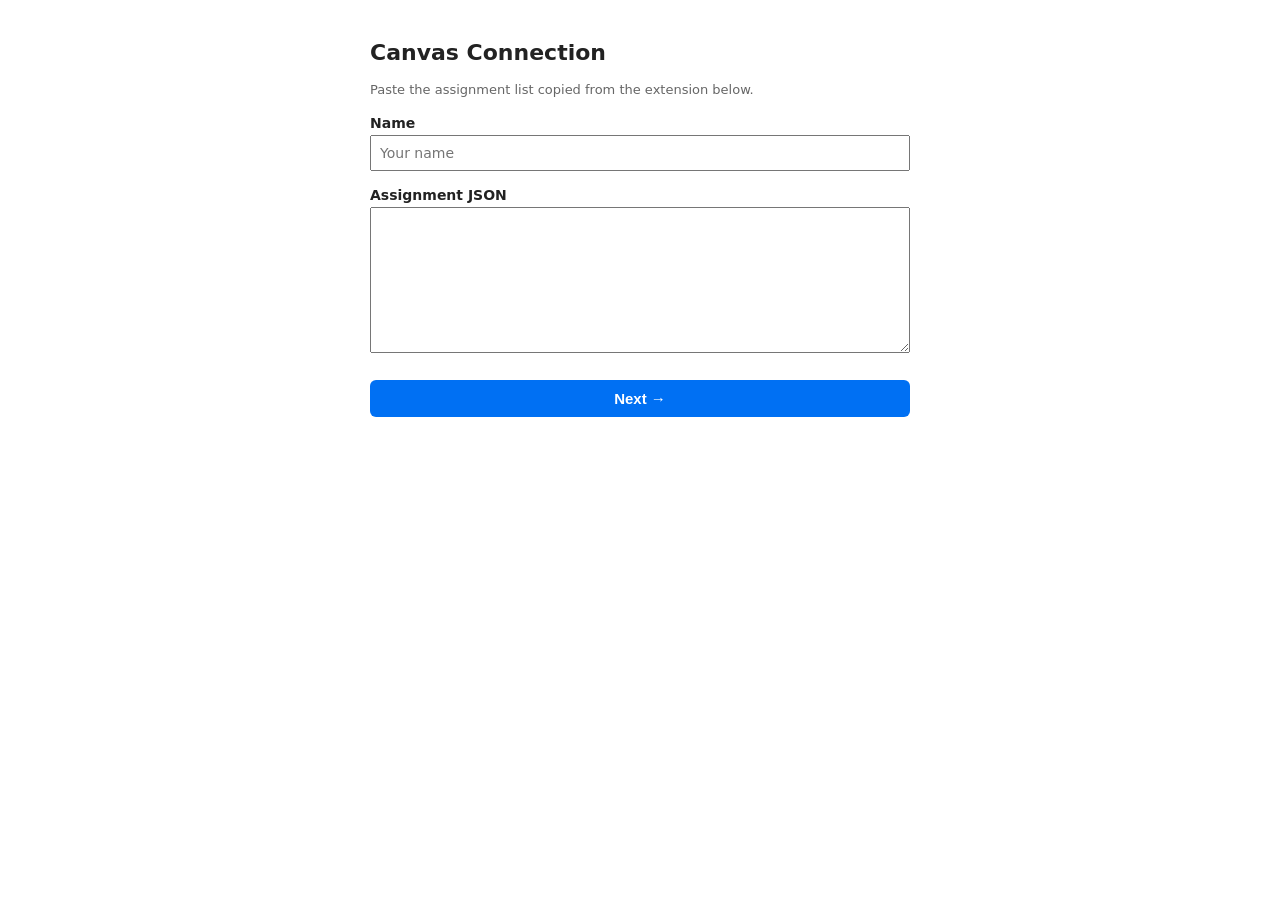
==== commit 384f347c: "new" ====
--- a/index.html
+++ b/index.html
@@ -1,315 +1,405 @@
 <!DOCTYPE html>
 <html lang="en">
 <head>
-  <meta charset="UTF-8" />
-  <meta name="viewport" content="width=device-width, initial-scale=1.0" />
-  <title>HokieTutor - VT Canvas AI Study Scheduler Application</title>
-  <link rel="stylesheet" href="styles.css" />
+<meta charset="UTF-8">
+<title>StudySmart Onboarding</title>
+<style>
+  body { font-family: system-ui, sans-serif; max-width: 540px; margin: 40px auto; padding: 0 16px; color: #222; }
+  h1 { font-size: 22px; }
+  label { display: block; margin-top: 16px; font-weight: 600; font-size: 14px; }
+  input, select, textarea { width: 100%; padding: 8px; margin-top: 4px; box-sizing: border-box; font-size: 14px; font-family: inherit; }
+  
+  .btn-row { display: flex; gap: 12px; margin-top: 24px; }
+  button { padding: 10px 18px; font-size: 15px; cursor: pointer; border-radius: 6px; border: 1px solid #ccc; font-weight: 600; }
+  .btn-primary { background: #0070f3; color: white; border: none; flex: 1; }
+  .btn-secondary { background: #f3f4f6; color: #374151; border: 1px solid #d1d5db; }
+  .btn-secondary:hover { background: #e5e7eb; }
+  button:disabled { background: #aaa; cursor: not-allowed; }
+
+  pre { background: #f4f4f4; padding: 12px; border-radius: 6px; white-space: pre-wrap; word-break: break-all; font-size: 12px; }
+  .help { font-size: 13px; color: #666; margin-top: 4px; line-height: 1.5; }
+  
+  .block-row { display: flex; gap: 8px; align-items: center; margin-top: 6px; }
+  .block-row select, .block-row input { width: auto; margin-top: 0; }
+  
+  #estimate-list li { background: #f4f4f4; padding: 12px 14px; border-radius: 6px; margin-bottom: 8px; font-size: 14px; border-left: 4px solid #0070f3; }
+  #estimate-list .est-title { font-weight: 600; font-size: 15px; }
+  #estimate-list .est-meta { font-size: 12px; color: #555; margin-top: 4px; }
+  #estimate-total { font-size: 16px; margin: 16px 0; color: #111; padding: 10px; background: #e0f2fe; border-radius: 6px; }
+
+  .section-box { margin-top: 16px; padding: 12px; background: #f9fafb; border: 1px solid #e5e7eb; border-radius: 8px; }
+  .section-box h3 { font-size: 15px; margin: 0 0 8px 0; color: #111; }
+  .section-box ul { list-style: none; padding: 0; margin: 0; }
+  .section-box li { background: #fff; padding: 8px 12px; border-radius: 6px; margin-bottom: 6px; border: 1px solid #e5e7eb; font-size: 13px; }
+  .cal-title { font-weight: 600; color: #111; display: flex; align-items: center; justify-content: space-between; }
+  .cal-time { font-size: 12px; color: #6b7280; margin-top: 2px; }
+  .study-badge { background: #e0f2fe; color: #0369a1; padding: 2px 8px; border-radius: 12px; font-size: 11px; font-weight: 600; }
+</style>
 </head>
 <body>
-  <div class="app-container">
-
-    <!-- HEADER: Virginia Tech Maroon & Burnt Orange Branding -->
-    <header class="app-header">
-      <div class="header-content">
-        <div class="brand-row">
-          <div class="logo-mark">VT</div>
-          <div class="brand-text">
-            <h1 class="app-title">HokieTutor <span class="badge badge-accent">Web Application</span></h1>
-            <p class="app-subtitle">Intelligent Tutoring & Study Plan Scheduler for Virginia Tech</p>
-          </div>
+
+  <!-- STEP 1: Canvas JSON Import -->
+  <div id="step-canvas">
+    <h1>Canvas Connection</h1>
+    <p class="help">Paste the assignment list copied from the extension below.</p>
+    <form id="canvas-form">
+      <label>Name
+        <input type="text" id="name" placeholder="Your name" required value="">
+      </label>
+      <label>Assignment JSON
+        <textarea id="assignmentJson" rows="8" required></textarea>
+      </label>
+      <div class="btn-row">
+        <button type="submit" id="btn-sync" class="btn-primary">Next &rarr;</button>
+      </div>
+    </form>
+  </div>
+
+  <!-- STEP 2: Onboarding -->
+  <div id="step-onboarding" style="display:none;">
+    <h1>Onboarding: My Study Profile</h1>
+    <form id="onboarding-form">
+      <label>Learning Pace
+        <select id="learningPace">
+          <option value="VERY_FAST">Very fast</option>
+          <option value="FAST">Fast</option>
+          <option value="AVERAGE" selected>Average</option>
+          <option value="SLOW">Slow</option>
+          <option value="VERY_SLOW">Very slow</option>
+        </select>
+      </label>
+      <label>Current GPA (0.0 - 4.0)
+        <input type="number" id="currentGpa" step="0.01" min="0" max="4" value="3.2">
+      </label>
+      <label>Target GPA (0.0 - 4.0)
+        <input type="number" id="targetGpa" step="0.01" min="0" max="4" value="3.6">
+      </label>
+      <label>Daily Study Hours Available
+        <input type="number" id="dailyStudyHours" step="0.5" min="0" max="24" value="2.5">
+      </label>
+
+      <!-- 유저가 직접 설정하는 수면 시간 보호 범위 -->
+      <label>Sleep Time Protection Range (No study during this time)
+        <div class="block-row">
+          <input type="time" id="sleepStart" value="02:00">
+          <span>to</span>
+          <input type="time" id="sleepEnd" value="07:00">
         </div>
-
-        <!-- Extension Sync & Data Integration Status -->
-        <div class="header-actions">
-          <div class="theme-tabs-pill" id="theme-tabs-pill" role="tablist" aria-label="Select Theme">
-            <button type="button" class="theme-tab-btn active" id="theme-tab-light" data-theme="light" role="tab" aria-selected="true" title="Hokie Classic Light Theme">☀️ Classic</button>
-            <button type="button" class="theme-tab-btn" id="theme-tab-dark" data-theme="dark" role="tab" aria-selected="false" title="Hokie Dark Mode">🌙 Dark</button>
-          </div>
-
-          <div class="extension-status-badge disconnected" id="header-extension-badge" title="HokieTutor Chrome Extension Status">
-            <span class="badge-dot"></span>
-            <span class="badge-text" id="header-extension-text">Extension: Disconnected</span>
-          </div>
-          <button type="button" class="btn btn-sm btn-outline-light" id="btn-import-canvas-json" title="Import Canvas data JSON exported by the Chrome extension">📂 Import Data</button>
-          <button type="button" class="btn btn-sm btn-orange" id="btn-sync-extension" title="Trigger sync from HokieTutor Canvas extension">⚡ Extension Sync</button>
-        </div>
+      </label>
+
+      <div class="btn-row">
+        <button type="button" id="btn-back-to-step1" class="btn-secondary">&larr; Back</button>
+        <button type="submit" class="btn-primary">Next &rarr;</button>
       </div>
-
-      <!-- STEP PROGRESS WIZARD NAVIGATION -->
-      <nav class="step-indicator" aria-label="Setup Navigation Steps">
-        <button class="step-btn active" id="step-nav-1" data-step="1">
-          <span class="step-num">1</span>
-          <span class="step-label">Course Goals & Habits</span>
-        </button>
-        <div class="step-divider"></div>
-        <button class="step-btn" id="step-nav-2" data-step="2">
-          <span class="step-num">2</span>
-          <span class="step-label">Weekly Availability</span>
-        </button>
-        <div class="step-divider"></div>
-        <button class="step-btn" id="step-nav-3" data-step="3">
-          <span class="step-num">3</span>
-          <span class="step-label">AI Study Schedule</span>
-        </button>
-      </nav>
-    </header>
-
-    <!-- =============================================================== -->
-    <!-- PAGE 1: MULTI-COURSE GOALS & STUDY HABITS                       -->
-    <!-- =============================================================== -->
-    <main class="page-view active" id="page-1" aria-labelledby="page-1-heading">
-      <div class="card sync-status-banner">
-        <div class="sync-banner-left">
-          <div class="sync-status-icon">🎓</div>
-          <div class="sync-banner-text">
-            <strong class="sync-banner-title">VT Canvas Synced (Active Term: Fall 2026)</strong>
-            <p class="sync-banner-desc" id="sync-banner-details">4 Active Courses detected. Past course (PHYS 2306) automatically filtered out.</p>
-          </div>
-        </div>
-        <div class="sync-banner-right">
-          <span class="badge badge-term">2026 Fall Term</span>
-        </div>
-      </div>
-
-      <section class="goals-summary-bar card">
-        <div class="goal-metric">
-          <span class="metric-val" id="metric-active-courses">4</span>
-          <span class="metric-label">Active Courses</span>
-        </div>
-        <div class="goal-metric">
-          <span class="metric-val text-maroon" id="metric-total-hours">13 hrs</span>
-          <span class="metric-label">Total Study Time / Wk</span>
-        </div>
-        <div class="goal-metric">
-          <span class="metric-val text-orange" id="metric-avg-goal">A / A-</span>
-          <span class="metric-label">Target Grades</span>
-        </div>
-        <div class="goal-metric">
-          <span class="metric-val" id="metric-upcoming-exams">2 Exams</span>
-          <span class="metric-label">Next 14 Days</span>
-        </div>
-      </section>
-
-      <section class="form-section">
-        <div class="section-header-row">
-          <div>
-            <h2 class="section-title" id="page-1-heading">1. Individual Course Goals & Target Grades</h2>
-            <p class="section-desc">Customize your target final grade, current confidence, and weekly study time commitment for each class independently:</p>
-          </div>
-          <button type="button" class="btn btn-outline btn-sm" id="btn-open-add-course-modal">+ Add Course</button>
-        </div>
-        <div class="course-cards-deck" id="course-cards-deck"></div>
-      </section>
-
-      <section class="form-section">
-        <h2 class="section-title">2. Study Habits & Learning Speed</h2>
-        <p class="section-desc">Set your overall learning pace and tutoring methodology:</p>
-
-        <div class="form-group">
-          <label class="form-label">Studying Pace / Speed:</label>
-          <div class="radio-pill-group" role="radiogroup" aria-label="Studying Pace">
-            <label class="radio-pill">
-              <input type="radio" name="study_speed" value="thorough" />
-              <div class="pill-card">
-                <span class="pill-title">Deep & Thorough</span>
-                <span class="pill-subtitle">1.5x time per topic. Extensive notes, concept maps, and video reviews.</span>
-              </div>
-            </label>
-            <label class="radio-pill">
-              <input type="radio" name="study_speed" value="balanced" checked />
-              <div class="pill-card">
-                <span class="pill-title">Balanced & Steady</span>
-                <span class="pill-subtitle">1.0x standard pace. Equal mix of theory comprehension and problem solving.</span>
-              </div>
-            </label>
-            <label class="radio-pill">
-              <input type="radio" name="study_speed" value="fast" />
-              <div class="pill-card">
-                <span class="pill-title">Fast-Track / Sprint</span>
-                <span class="pill-subtitle">High-intensity cram mode. High-yield exam topics and past midterms only.</span>
-              </div>
-            </label>
-          </div>
-        </div>
-
-        <div class="grid-2-col">
-          <div class="form-group">
-            <label for="global-session-length" class="form-label">Preferred Session Duration:</label>
-            <select id="global-session-length" class="form-control">
-              <option value="30">30 minutes (Micro-bursts / Quick drills)</option>
-              <option value="45" selected>45 minutes (Pomodoro Friendly)</option>
-              <option value="60">60 minutes (Standard block)</option>
-              <option value="90">90 minutes (Deep Focus Deep-Dive)</option>
-            </select>
-          </div>
-          <div class="form-group">
-            <label for="global-tutoring-style" class="form-label">Primary Tutoring Style:</label>
-            <select id="global-tutoring-style" class="form-control">
-              <option value="practice" selected>Active Recall & Problem Sets (Recommended for STEM)</option>
-              <option value="theory">Concept Breakdown & Lecture Slide Review</option>
-              <option value="flashcards">Flashcard Drills & Definition Retention</option>
-              <option value="past-exams">Mock Exam Questions & Time-Trial Testing</option>
-            </select>
-          </div>
-        </div>
-      </section>
-
-      <div class="step-actions">
-        <button type="button" class="btn btn-secondary" id="btn-save-draft-1">Save Draft</button>
-        <button type="button" class="btn btn-primary" id="btn-next-to-2">Proceed to Availability &rarr;</button>
-      </div>
-    </main>
-
-    <!-- =============================================================== -->
-    <!-- PAGE 2: SCHEDULE & AVAILABILITY INPUT                           -->
-    <!-- =============================================================== -->
-    <main class="page-view" id="page-2" aria-labelledby="page-2-heading">
-      <div class="section-header-box">
-        <h2 class="section-title" id="page-2-heading">Weekly Schedule & Free Study Time</h2>
-        <p class="section-desc">Upload your timetable screenshot or click the calendar cells below to mark your busy class/work commitments. Unmarked slots become your available study time.</p>
-      </div>
-
-      <section class="upload-section card">
-        <div class="upload-dropzone" id="schedule-dropzone">
-          <div class="upload-icon">📷</div>
-          <div class="upload-text">
-            <strong>Upload Schedule or Screenshot</strong>
-            <p>Drag and drop your HokieSpa schedule screenshot or PDF timetable here</p>
-          </div>
-          <input type="file" id="schedule-file-input" accept="image/*,.pdf" class="file-input-hidden" />
-          <button type="button" class="btn btn-outline btn-sm" id="btn-browse-file">Browse Files</button>
-        </div>
-
-        <div class="upload-preview hidden" id="upload-preview-container">
-          <img id="upload-preview-img" src="" alt="Schedule Preview" />
-          <div class="upload-preview-meta">
-            <span id="upload-file-name" class="file-name">schedule.png</span>
-            <span class="badge badge-success">✓ OCR Classes Detected</span>
-            <button type="button" class="btn-text-danger" id="btn-remove-file">Remove</button>
-          </div>
-        </div>
-      </section>
-
-      <section class="calendar-tool-section card">
-        <div class="calendar-toolbar">
-          <div class="calendar-legend">
-            <span class="legend-item"><span class="legend-box busy"></span> Busy / Class Block</span>
-            <span class="legend-item"><span class="legend-box free"></span> Free For Study</span>
-          </div>
-          <div class="preset-buttons">
-            <button type="button" class="btn btn-xs btn-outline" id="btn-preset-weekday-busy">Weekdays 9-5 Busy</button>
-            <button type="button" class="btn btn-xs btn-outline" id="btn-preset-evenings-free">Evenings Free</button>
-            <button type="button" class="btn btn-xs btn-secondary" id="btn-preset-clear">Clear Grid</button>
-          </div>
-        </div>
-
-        <div class="grid-table-wrapper">
-          <table class="availability-grid" id="availability-table" aria-label="Weekly availability selector">
-            <thead>
-              <tr>
-                <th scope="col" class="time-col-header">Time</th>
-                <th scope="col">Mon</th>
-                <th scope="col">Tue</th>
-                <th scope="col">Wed</th>
-                <th scope="col">Thu</th>
-                <th scope="col">Fri</th>
-                <th scope="col">Sat</th>
-                <th scope="col">Sun</th>
-              </tr>
-            </thead>
-            <tbody id="availability-tbody"></tbody>
-          </table>
-        </div>
-
-        <div class="availability-summary">
-          <p>Available Free Study Time: <strong id="total-free-hours-label" class="text-maroon">28 hrs/week</strong></p>
-          <small class="text-muted">Click or drag across any cell to toggle between Busy and Free.</small>
-        </div>
-      </section>
-
-      <div class="step-actions">
-        <button type="button" class="btn btn-secondary" id="btn-back-to-1">&larr; Back to Goals</button>
-        <button type="button" class="btn btn-primary" id="btn-next-to-3">Generate Multi-Course Schedule &rarr;</button>
-      </div>
-    </main>
-
-    <!-- =============================================================== -->
-    <!-- PAGE 3: PERSONALIZED MULTI-COURSE STUDY SCHEDULE                -->
-    <!-- =============================================================== -->
-    <main class="page-view" id="page-3" aria-labelledby="page-3-heading">
-      <section class="schedule-summary-bar card">
-        <div class="stat-cell">
-          <span class="stat-number" id="stat-total-sessions">12</span>
-          <span class="stat-label">Scheduled Sessions</span>
-        </div>
-        <div class="stat-cell">
-          <span class="stat-number text-maroon" id="stat-total-hours">13.0 hrs</span>
-          <span class="stat-label">Total Study Time</span>
-        </div>
-        <div class="stat-cell">
-          <span class="stat-number text-orange" id="stat-courses-scheduled">4 Classes</span>
-          <span class="stat-label">Covered This Week</span>
-        </div>
-        <div class="stat-cell">
-          <span class="stat-number" id="stat-next-exam">4 Days</span>
-          <span class="stat-label">MATH 1226 Midterm</span>
-        </div>
-      </section>
-
-      <section class="schedule-controls">
-        <div class="filter-controls">
-          <label for="filter-course-select" class="sr-only">Filter by Course</label>
-          <select id="filter-course-select" class="form-control form-control-sm">
-            <option value="ALL">Show All Courses</option>
-          </select>
-        </div>
-
-        <div class="action-btn-group">
-          <button type="button" class="btn btn-outline btn-sm" id="btn-open-add-session-modal">+ Add Session</button>
-          <button type="button" class="btn btn-outline btn-sm" id="btn-export-ics">📥 Export iCal (.ics)</button>
-          <button type="button" class="btn btn-outline btn-sm" id="btn-print-schedule">🖨️ Print</button>
-          <button type="button" class="btn btn-secondary btn-sm" id="btn-regenerate-schedule" title="Call Extension & Regenerate">
-            <span id="btn-regenerate-icon">⚡</span> <span id="btn-regenerate-text">Call Extension & Regenerate</span>
-          </button>
-        </div>
-      </section>
-
-      <section class="sessions-container" id="sessions-container" aria-live="polite"></section>
-
-      <div class="step-actions">
-        <button type="button" class="btn btn-secondary" id="btn-back-to-2">&larr; Back to Availability</button>
-        <button type="button" class="btn btn-primary" id="btn-finish-done">Save Schedule</button>
-      </div>
-    </main>
-
-    <!-- MODAL 3: IMPORT CANVAS EXTENSION JSON MODAL -->
-    <div class="modal-overlay hidden" id="import-json-modal" role="dialog" aria-modal="true" aria-labelledby="modal-json-title">
-      <div class="modal-card">
-        <div class="modal-header">
-          <h3 class="modal-title" id="modal-json-title">Import Data from Chrome Extension</h3>
-          <button type="button" class="btn-close" id="btn-close-json-modal" aria-label="Close modal">&times;</button>
-        </div>
-        <p class="section-desc">Paste the assignment list copied from the HokieTutor Chrome extension.</p>
-        <div class="form-group">
-          <label for="json-vt-email" class="form-label">VT Email:</label>
-          <input type="email" id="json-vt-email" class="form-control" placeholder="hokie@vt.edu" required />
-        </div>
-        <div class="form-group">
-          <textarea id="json-paste-area" class="form-control" rows="8" placeholder='[{"id": 123, "title": "...", "due_at": "2026-09-21T18:30:00Z", "points_possible": 100}]'></textarea>
-        </div>
-        <div class="modal-footer">
-          <button type="button" class="btn btn-secondary" id="btn-cancel-json-modal">Cancel</button>
-          <button type="button" class="btn btn-primary" id="btn-confirm-import-json">Import & Sync</button>
-        </div>
-      </div>
+    </form>
+  </div>
+
+  <!-- STEP 3: AI Dynamic Estimates -->
+  <div id="step-done" style="display:none;">
+    <h1>This Week's Assignments</h1>
+    <p class="help">AI-powered workload estimates based on your profile.</p>
+    <div id="estimate-loading" style="padding:12px; background:#fef3c7; border-radius:6px; margin: 12px 0;">Analyzing assignments...</div>
+    <div id="estimate-total" style="display:none; font-weight:700;"></div>
+    <ul id="estimate-list" style="list-style:none; padding:0;"></ul>
+    <div class="btn-row">
+      <button type="button" id="btn-back-to-step2" class="btn-secondary">&larr; Back</button>
+      <button type="button" id="btn-to-calendar" class="btn-primary">Next: Upload Timetable &rarr;</button>
     </div>
-
-    <!-- TOAST NOTIFICATION -->
-    <div id="toast" class="toast hidden" role="status" aria-live="polite"></div>
-
   </div>
 
-  <script src="app.js"></script>
+  <!-- STEP 4: Google Calendar (.ics Upload & Conflict-Free Generation) -->
+  <div id="step-calendar" style="display:none;">
+    <h1>Google Calendar & Conflict Avoidance</h1>
+    <p class="help">Upload your existing timetable (.ics). AI will parse your classes, protect your custom sleep hours, and generate a conflict-free study schedule.</p>
+    
+    <label>Upload Existing Timetable (.ics)
+      <input type="file" id="ics-upload-input" accept=".ics,text/calendar">
+    </label>
+
+    <div id="ics-upload-result"></div>
+
+    <button type="button" id="btn-download-ics" class="btn-primary" style="width:100%; margin-top: 24px; display:none;">Download Conflict-Free AI Study Schedule (.ics)</button>
+
+    <div class="btn-row" style="margin-top: 20px;">
+      <button type="button" id="btn-back-to-step3" class="btn-secondary" style="flex:1;">&larr; Back</button>
+    </div>
+  </div>
+
+  <script>
+    let currentStudentName = '';
+    let lastWeeklyEstimate = null;
+    let userStudyProfile = {};
+    let generatedStudyBlocks = [];
+
+    const stepCanvas = document.getElementById('step-canvas');
+    const stepOnboarding = document.getElementById('step-onboarding');
+    const stepDone = document.getElementById('step-done');
+    const stepCalendar = document.getElementById('step-calendar');
+
+    document.getElementById('btn-back-to-step1').onclick = () => { stepOnboarding.style.display = 'none'; stepCanvas.style.display = 'block'; };
+    document.getElementById('btn-back-to-step2').onclick = () => { stepDone.style.display = 'none'; stepOnboarding.style.display = 'block'; };
+    document.getElementById('btn-back-to-step3').onclick = () => { stepCalendar.style.display = 'none'; stepDone.style.display = 'block'; };
+
+    document.getElementById('canvas-form').onsubmit = async (e) => {
+      e.preventDefault();
+      currentStudentName = document.getElementById('name').value.trim();
+      const rawJson = document.getElementById('assignmentJson').value.trim();
+
+      let assignments;
+      try {
+        const data = JSON.parse(rawJson);
+        assignments = Array.isArray(data) ? data : (Array.isArray(data.assignments) ? data.assignments : null);
+        if (!assignments) throw new Error('Invalid JSON format');
+      } catch (err) {
+        alert('Could not parse assignment JSON: ' + err.message);
+        return;
+      }
+
+      try {
+        const res = await fetch('/api/assignments/import', {
+          method: 'POST',
+          headers: { 'Content-Type': 'application/json' },
+          body: JSON.stringify({ name: currentStudentName, assignments })
+        });
+        if (res.ok) {
+          stepCanvas.style.display = 'none';
+          stepOnboarding.style.display = 'block';
+        } else {
+          alert('Sync failed');
+        }
+      } catch (err) {
+        alert('Network request error: ' + err.message);
+      }
+    };
+
+    document.getElementById('onboarding-form').onsubmit = async (e) => {
+      e.preventDefault();
+      userStudyProfile = {
+        learningPace: document.getElementById('learningPace').value,
+        currentGpa: parseFloat(document.getElementById('currentGpa').value),
+        targetGpa: parseFloat(document.getElementById('targetGpa').value),
+        dailyStudyHours: parseFloat(document.getElementById('dailyStudyHours').value),
+        sleepStart: document.getElementById('sleepStart').value,
+        sleepEnd: document.getElementById('sleepEnd').value
+      };
+
+      try {
+        const res = await fetch('/api/onboarding', {
+          method: 'POST',
+          headers: { 'Content-Type': 'application/json' },
+          body: JSON.stringify({
+            name: currentStudentName,
+            learningPace: userStudyProfile.learningPace,
+            currentGpa: userStudyProfile.currentGpa,
+            targetGpa: userStudyProfile.targetGpa,
+            dailyStudyHours: userStudyProfile.dailyStudyHours,
+            sleepStart: userStudyProfile.sleepStart,
+            sleepEnd: userStudyProfile.sleepEnd,
+            // 백엔드의 @NotEmpty 검증을 통과하도록 기본 스터디 블록 추가
+            preferredStudyBlocks: [
+              { dayOfWeek: "MONDAY", startTime: "18:00", endTime: "20:00" }
+            ]
+          })
+        });
+        
+        if (res.ok) {
+          stepOnboarding.style.display = 'none';
+          stepDone.style.display = 'block';
+          loadWeeklyEstimate(currentStudentName);
+        } else {
+          const errBody = await res.json();
+          alert('Onboarding failed: ' + (errBody.message || 'Unknown error'));
+        }
+      } catch (err) {
+        alert('Error: ' + err.message);
+      }
+    };
+
+    async function loadWeeklyEstimate(name) {
+      const loadingEl = document.getElementById('estimate-loading');
+      const totalEl = document.getElementById('estimate-total');
+      const listEl = document.getElementById('estimate-list');
+
+      loadingEl.style.display = 'block';
+      loadingEl.textContent = 'Analyzing workload with Gemini AI...';
+      totalEl.style.display = 'none';
+      listEl.innerHTML = '';
+
+      try {
+        const res = await fetch(`/api/schedule/estimate/${encodeURIComponent(name)}`);
+        const body = await res.json();
+        if (!res.ok) throw new Error(body.message || res.statusText);
+
+        loadingEl.style.display = 'none';
+        lastWeeklyEstimate = body;
+
+        totalEl.style.display = 'block';
+        totalEl.textContent = `Total Workload: ${body.totalHours.toFixed(1)} hours`;
+
+        body.assignments.forEach(a => {
+          const li = document.createElement('li');
+          li.innerHTML = `<div class="est-title">${a.title}</div><div class="est-meta">Due: ${a.dueAt} &middot; <strong style="color:#0070f3;">~${a.estimatedHours.toFixed(1)}h</strong></div>`;
+          listEl.appendChild(li);
+        });
+      } catch (err) {
+        loadingEl.textContent = 'Failed to load: ' + err.message;
+      }
+    }
+
+    document.getElementById('btn-to-calendar').onclick = () => {
+      stepDone.style.display = 'none';
+      stepCalendar.style.display = 'block';
+    };
+
+    // 유저가 설정한 수면 시간 체크 함수
+    function isDuringSleep(targetDate, sleepStartStr, sleepEndStr) {
+      const h = targetDate.getHours();
+      const m = targetDate.getMinutes();
+      const totalMin = h * 60 + m;
+
+      const [sH, sM] = sleepStartStr.split(':').map(Number);
+      const [eH, eM] = sleepEndStr.split(':').map(Number);
+      const startMin = sH * 60 + sM;
+      const endMin = eH * 60 + eM;
+
+      if (startMin <= endMin) {
+        return totalMin >= startMin && totalMin < endMin;
+      } else {
+        // 자정을 넘어가는 경우 (예: 23:00 ~ 07:00)
+        return totalMin >= startMin || totalMin < endMin;
+      }
+    }
+
+    // 기존 타임라인(.ics) 업로드 및 유저 설정 수면 시간 반영 충돌 회피 + 7일 분산 스케줄링
+    // 기존 타임라인(.ics) 업로드 및 과제 중복 생성 방지 + 충돌 회피 스케줄링
+    document.getElementById('ics-upload-input').addEventListener('change', async (e) => {
+      const file = e.target.files[0];
+      const resultEl = document.getElementById('ics-upload-result');
+      const downloadBtn = document.getElementById('btn-download-ics');
+      if (!file) return;
+
+      resultEl.innerHTML = '<div style="padding:10px; background:#fef3c7; border-radius:6px; margin-top:12px;">Parsing timetable and scheduling tasks uniquely...</div>';
+      downloadBtn.style.display = 'none';
+
+      const reader = new FileReader();
+      reader.onload = async (evt) => {
+        const rawText = evt.target.result;
+        const busyIntervals = parseIcsBusyTimes(rawText);
+
+        generatedStudyBlocks = [];
+        const assignments = lastWeeklyEstimate && lastWeeklyEstimate.assignments ? lastWeeklyEstimate.assignments : [];
+        const sorted = [...assignments].sort((a, b) => new Date(a.dueAt) - new Date(b.dueAt));
+
+        let currentDate = new Date();
+        const sleepStart = userStudyProfile.sleepStart || "02:00";
+        const sleepEnd = userStudyProfile.sleepEnd || "07:00";
+
+        // 각 과제별로 중복 없이 딱 1개씩만 스케줄 블록 할당
+        sorted.forEach(a => {
+          let totalHours = a.estimatedHours || 2.0;
+          let dueDate = new Date(a.dueAt);
+          if (isNaN(dueDate)) return;
+
+          // 마감일 하루 전 혹은 당일 오후 시간대로 목표 설정
+          let targetDate = new Date(dueDate.getTime() - (24 * 60 * 60 * 1000));
+          if (targetDate < currentDate) {
+            targetDate = new Date(currentDate);
+          }
+
+          targetDate.setHours(15, 0, 0, 0);
+          let sessionEnd = new Date(targetDate.getTime() + totalHours * 3600000);
+
+          // 수면 시간 및 기존 수업 시간(busyIntervals)과 겹치면 피해서 빈 시간 찾기
+          let hour = targetDate.getHours();
+          while (isDuringSleep(targetDate, sleepStart, sleepEnd) || hasConflict(targetDate, sessionEnd, busyIntervals)) {
+            targetDate.setHours(targetDate.getHours() + 1);
+            sessionEnd = new Date(targetDate.getTime() + totalHours * 3600000);
+            
+            if (targetDate.getHours() >= 22) {
+              targetDate.setDate(targetDate.getDate() + 1);
+              targetDate.setHours(10, 0, 0, 0);
+              sessionEnd = new Date(targetDate.getTime() + totalHours * 3600000);
+            }
+          }
+
+          generatedStudyBlocks.push({
+            title: `[Study] ${a.title}`,
+            start: new Date(targetDate),
+            end: new Date(sessionEnd),
+            hours: totalHours
+          });
+        });
+
+        let htmlContent = `<div class="section-box" style="margin-top:12px; background:#f0f9ff; border-color:#bae6fd;"><h3>🤖 Conflict-Free AI Study Schedule (${generatedStudyBlocks.length} sessions)</h3><ul>`;
+        generatedStudyBlocks.forEach(sb => {
+          htmlContent += `<li><div class="cal-title"><span>${sb.title}</span><span class="study-badge">~${sb.hours.toFixed(1)}h</span></div><div class="cal-time">${sb.start.toLocaleString()} &rarr; ${sb.end.toLocaleString()}</div></li>`;
+        });
+        htmlContent += `</ul></div>`;
+
+        resultEl.innerHTML = htmlContent;
+        if (generatedStudyBlocks.length > 0) {
+          downloadBtn.style.display = 'block';
+        }
+      };
+      reader.readAsText(file);
+    });
+
+    function parseIcsBusyTimes(text) {
+      const busy = [];
+      const blocks = text.split('BEGIN:VEVENT').slice(1);
+      blocks.forEach(b => {
+        const startMatch = b.match(/DTSTART[^:]*:(\S+)/);
+        const endMatch = b.match(/DTEND[^:]*:(\S+)/);
+        if (startMatch) {
+          const start = parseIcsDate(startMatch[1].trim());
+          const end = endMatch ? parseIcsDate(endMatch[1].trim()) : new Date(start.getTime() + 3600000);
+          busy.push({ start, end });
+        }
+      });
+      return busy;
+    }
+
+    function parseIcsDate(raw) {
+      const match = raw.match(/^(\d{4})(\d{2})(\d{2})T(\d{2})(\d{2})(\d{2})/);
+      if (!match) return new Date();
+      const [, y, mo, d, h, mi, s] = match;
+      return new Date(`${y}-${mo}-${d}T${h}:${mi}:${s}Z`);
+    }
+
+    function hasConflict(start, end, busyIntervals) {
+      return busyIntervals.some(b => start < b.end && end > b.start);
+    }
+
+    document.getElementById('btn-download-ics').onclick = () => {
+      if (generatedStudyBlocks.length === 0) return;
+
+      const pad = n => String(n).padStart(2, '0');
+      const formatIcs = d => `${d.getUTCFullYear()}${pad(d.getUTCMonth() + 1)}${pad(d.getUTCDate())}T${pad(d.getUTCHours())}${pad(d.getUTCMinutes())}00Z`;
+      const now = formatIcs(new Date());
+
+      let lines = ['BEGIN:VCALENDAR', 'VERSION:2.0', 'PRODID:-//StudySmart//Conflict-Free AI Schedule//EN'];
+      generatedStudyBlocks.forEach((sb, idx) => {
+        lines.push(
+          'BEGIN:VEVENT',
+          `UID:studysmart-free-${idx}-${Date.now()}@vt.edu`,
+          `DTSTAMP:${now}`,
+          `DTSTART:${formatIcs(sb.start)}`,
+          `DTEND:${formatIcs(sb.end)}`,
+          `SUMMARY:${sb.title}`,
+          `DESCRIPTION:AI Study Block (~${sb.hours.toFixed(1)}h). Conflict-free & custom sleep protected.`,
+          'END:VEVENT'
+        );
+      });
+      lines.push('END:VCALENDAR');
+
+      const blob = new Blob([lines.join('\r\n')], { type: 'text/calendar;charset=utf-8' });
+      const url = URL.createObjectURL(blob);
+      const a = document.createElement('a');
+      a.href = url;
+      a.download = 'StudySmart_AI_Study_Schedule.ics';
+      a.click();
+      URL.revokeObjectURL(url);
+    };
+  </script>
 </body>
 </html>
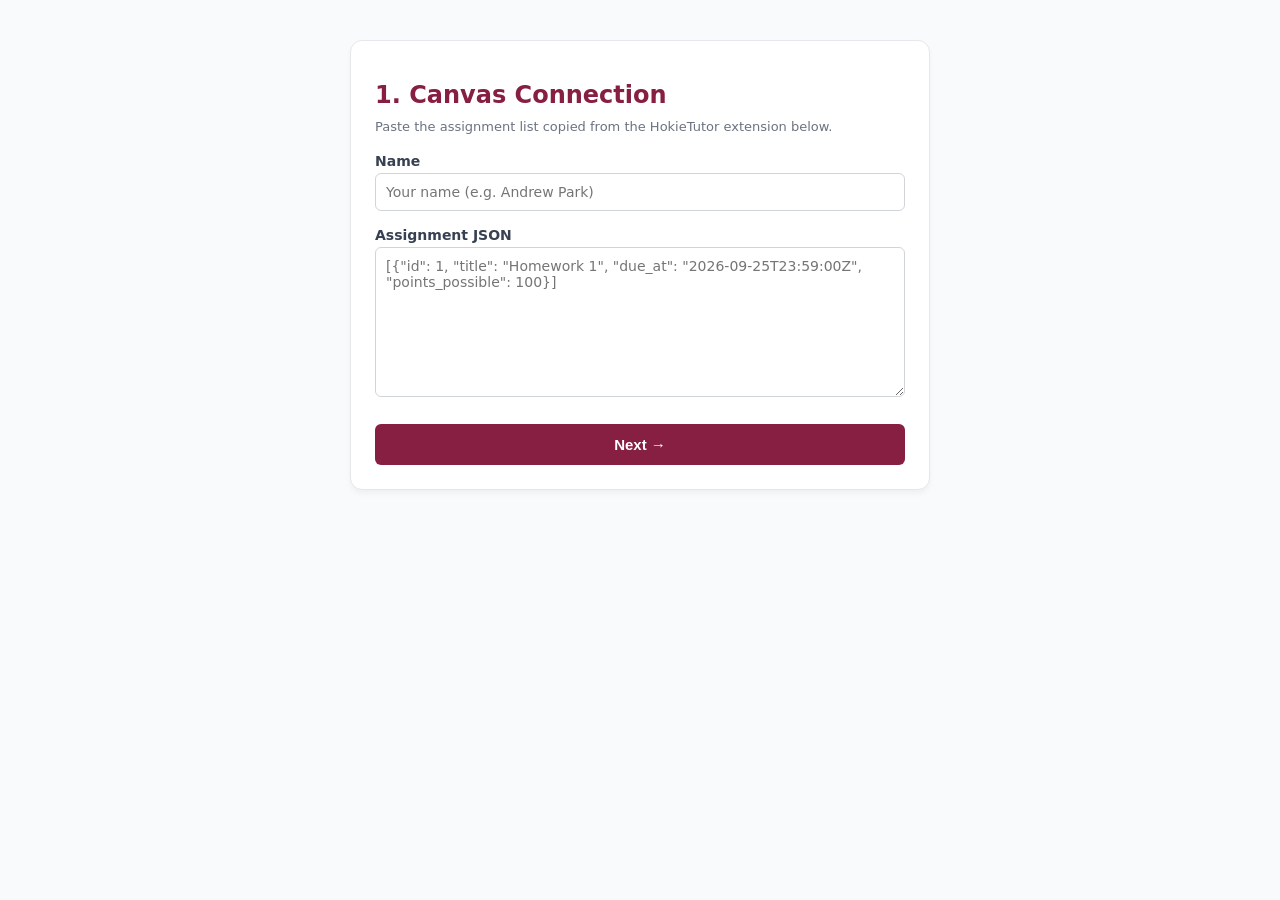
==== commit d4f59068: "new" ====
--- a/index.html
+++ b/index.html
@@ -2,52 +2,52 @@
 <html lang="en">
 <head>
 <meta charset="UTF-8">
-<title>StudySmart Onboarding</title>
+<title>StudySmart - AI Study Scheduler</title>
 <style>
-  body { font-family: system-ui, sans-serif; max-width: 540px; margin: 40px auto; padding: 0 16px; color: #222; }
-  h1 { font-size: 22px; }
-  label { display: block; margin-top: 16px; font-weight: 600; font-size: 14px; }
-  input, select, textarea { width: 100%; padding: 8px; margin-top: 4px; box-sizing: border-box; font-size: 14px; font-family: inherit; }
+  body { font-family: system-ui, sans-serif; max-width: 580px; margin: 40px auto; padding: 0 16px; color: #222; background: #f9fafb; }
+  h1 { font-size: 24px; color: #861f41; margin-bottom: 8px; }
+  label { display: block; margin-top: 16px; font-weight: 600; font-size: 14px; color: #374151; }
+  input, select, textarea { width: 100%; padding: 10px; margin-top: 4px; box-sizing: border-box; font-size: 14px; font-family: inherit; border: 1px solid #d1d5db; border-radius: 6px; background: #fff; }
   
   .btn-row { display: flex; gap: 12px; margin-top: 24px; }
-  button { padding: 10px 18px; font-size: 15px; cursor: pointer; border-radius: 6px; border: 1px solid #ccc; font-weight: 600; }
-  .btn-primary { background: #0070f3; color: white; border: none; flex: 1; }
+  button { padding: 12px 20px; font-size: 15px; cursor: pointer; border-radius: 6px; border: none; font-weight: 600; }
+  .btn-primary { background: #861f41; color: white; flex: 1; }
+  .btn-primary:hover { background: #6d1834; }
   .btn-secondary { background: #f3f4f6; color: #374151; border: 1px solid #d1d5db; }
   .btn-secondary:hover { background: #e5e7eb; }
-  button:disabled { background: #aaa; cursor: not-allowed; }
-
-  pre { background: #f4f4f4; padding: 12px; border-radius: 6px; white-space: pre-wrap; word-break: break-all; font-size: 12px; }
-  .help { font-size: 13px; color: #666; margin-top: 4px; line-height: 1.5; }
-  
+
+  .help { font-size: 13px; color: #6b7280; margin-top: 4px; line-height: 1.5; }
   .block-row { display: flex; gap: 8px; align-items: center; margin-top: 6px; }
   .block-row select, .block-row input { width: auto; margin-top: 0; }
   
-  #estimate-list li { background: #f4f4f4; padding: 12px 14px; border-radius: 6px; margin-bottom: 8px; font-size: 14px; border-left: 4px solid #0070f3; }
-  #estimate-list .est-title { font-weight: 600; font-size: 15px; }
-  #estimate-list .est-meta { font-size: 12px; color: #555; margin-top: 4px; }
-  #estimate-total { font-size: 16px; margin: 16px 0; color: #111; padding: 10px; background: #e0f2fe; border-radius: 6px; }
-
-  .section-box { margin-top: 16px; padding: 12px; background: #f9fafb; border: 1px solid #e5e7eb; border-radius: 8px; }
-  .section-box h3 { font-size: 15px; margin: 0 0 8px 0; color: #111; }
+  #estimate-list li { background: #fff; padding: 14px; border-radius: 8px; margin-bottom: 8px; font-size: 14px; border: 1px solid #e5e7eb; border-left: 5px solid #861f41; box-shadow: 0 1px 3px rgba(0,0,0,0.05); }
+  .est-title { font-weight: 700; font-size: 15px; color: #111; }
+  .est-meta { font-size: 12px; color: #555; margin-top: 4px; }
+  #estimate-total { font-size: 16px; margin: 16px 0; color: #111; padding: 12px; background: #ffedd5; border-radius: 6px; font-weight: 700; border: 1px solid #fed7aa; }
+
+  .section-box { margin-top: 16px; padding: 16px; background: #fff; border: 1px solid #e5e7eb; border-radius: 8px; box-shadow: 0 1px 3px rgba(0,0,0,0.05); }
+  .section-box h3 { font-size: 16px; margin: 0 0 12px 0; color: #861f41; }
   .section-box ul { list-style: none; padding: 0; margin: 0; }
-  .section-box li { background: #fff; padding: 8px 12px; border-radius: 6px; margin-bottom: 6px; border: 1px solid #e5e7eb; font-size: 13px; }
+  .section-box li { background: #f9fafb; padding: 10px 12px; border-radius: 6px; margin-bottom: 8px; border: 1px solid #e5e7eb; font-size: 13px; }
   .cal-title { font-weight: 600; color: #111; display: flex; align-items: center; justify-content: space-between; }
-  .cal-time { font-size: 12px; color: #6b7280; margin-top: 2px; }
-  .study-badge { background: #e0f2fe; color: #0369a1; padding: 2px 8px; border-radius: 12px; font-size: 11px; font-weight: 600; }
+  .cal-time { font-size: 12px; color: #6b7280; margin-top: 4px; }
+  .study-badge { background: #dcfce7; color: #166534; padding: 2px 8px; border-radius: 12px; font-size: 11px; font-weight: 700; }
+  
+  .card-container { background: #fff; padding: 24px; border-radius: 12px; border: 1px solid #e5e7eb; box-shadow: 0 4px 6px -1px rgba(0,0,0,0.05); margin-bottom: 20px; }
 </style>
 </head>
 <body>
 
   <!-- STEP 1: Canvas JSON Import -->
-  <div id="step-canvas">
-    <h1>Canvas Connection</h1>
-    <p class="help">Paste the assignment list copied from the extension below.</p>
+  <div id="step-canvas" class="card-container">
+    <h1>1. Canvas Connection</h1>
+    <p class="help">Paste the assignment list copied from the HokieTutor extension below.</p>
     <form id="canvas-form">
       <label>Name
-        <input type="text" id="name" placeholder="Your name" required value="">
+        <input type="text" id="name" placeholder="Your name (e.g. Andrew Park)" required value="">
       </label>
       <label>Assignment JSON
-        <textarea id="assignmentJson" rows="8" required></textarea>
+        <textarea id="assignmentJson" rows="8" required placeholder='[{"id": 1, "title": "Homework 1", "due_at": "2026-09-25T23:59:00Z", "points_possible": 100}]'></textarea>
       </label>
       <div class="btn-row">
         <button type="submit" id="btn-sync" class="btn-primary">Next &rarr;</button>
@@ -56,8 +56,8 @@
   </div>
 
   <!-- STEP 2: Onboarding -->
-  <div id="step-onboarding" style="display:none;">
-    <h1>Onboarding: My Study Profile</h1>
+  <div id="step-onboarding" class="card-container" style="display:none;">
+    <h1>2. Onboarding: My Study Profile</h1>
     <form id="onboarding-form">
       <label>Learning Pace
         <select id="learningPace">
@@ -75,10 +75,9 @@
         <input type="number" id="targetGpa" step="0.01" min="0" max="4" value="3.6">
       </label>
       <label>Daily Study Hours Available
-        <input type="number" id="dailyStudyHours" step="0.5" min="0" max="24" value="2.5">
-      </label>
-
-      <!-- 유저가 직접 설정하는 수면 시간 보호 범위 -->
+        <input type="number" id="dailyStudyHours" step="0.5" min="0" max="24" value="3.0">
+      </label>
+
       <label>Sleep Time Protection Range (No study during this time)
         <div class="block-row">
           <input type="time" id="sleepStart" value="02:00">
@@ -95,11 +94,11 @@
   </div>
 
   <!-- STEP 3: AI Dynamic Estimates -->
-  <div id="step-done" style="display:none;">
-    <h1>This Week's Assignments</h1>
+  <div id="step-done" class="card-container" style="display:none;">
+    <h1>3. This Week's Assignments</h1>
     <p class="help">AI-powered workload estimates based on your profile.</p>
-    <div id="estimate-loading" style="padding:12px; background:#fef3c7; border-radius:6px; margin: 12px 0;">Analyzing assignments...</div>
-    <div id="estimate-total" style="display:none; font-weight:700;"></div>
+    <div id="estimate-loading" style="padding:12px; background:#fef3c7; border-radius:6px; margin: 12px 0; border: 1px solid #fde68a;">Analyzing assignments...</div>
+    <div id="estimate-total" style="display:none;"></div>
     <ul id="estimate-list" style="list-style:none; padding:0;"></ul>
     <div class="btn-row">
       <button type="button" id="btn-back-to-step2" class="btn-secondary">&larr; Back</button>
@@ -108,9 +107,9 @@
   </div>
 
   <!-- STEP 4: Google Calendar (.ics Upload & Conflict-Free Generation) -->
-  <div id="step-calendar" style="display:none;">
-    <h1>Google Calendar & Conflict Avoidance</h1>
-    <p class="help">Upload your existing timetable (.ics). AI will parse your classes, protect your custom sleep hours, and generate a conflict-free study schedule.</p>
+  <div id="step-calendar" class="card-container" style="display:none;">
+    <h1>4. Google Calendar & Conflict Avoidance</h1>
+    <p class="help">Upload your existing timetable (.ics). The system will parse your classes, protect your custom sleep & work hours, and generate a 100% conflict-free, evenly distributed study schedule.</p>
     
     <label>Upload Existing Timetable (.ics)
       <input type="file" id="ics-upload-input" accept=".ics,text/calendar">
@@ -118,7 +117,7 @@
 
     <div id="ics-upload-result"></div>
 
-    <button type="button" id="btn-download-ics" class="btn-primary" style="width:100%; margin-top: 24px; display:none;">Download Conflict-Free AI Study Schedule (.ics)</button>
+    <button type="button" id="btn-download-ics" class="btn-primary" style="width:100%; margin-top: 24px; display:none;">Download Conflict-Free Study Schedule (.ics)</button>
 
     <div class="btn-row" style="margin-top: 20px;">
       <button type="button" id="btn-back-to-step3" class="btn-secondary" style="flex:1;">&larr; Back</button>
@@ -195,13 +194,11 @@
             dailyStudyHours: userStudyProfile.dailyStudyHours,
             sleepStart: userStudyProfile.sleepStart,
             sleepEnd: userStudyProfile.sleepEnd,
-            // 백엔드의 @NotEmpty 검증을 통과하도록 기본 스터디 블록 추가
             preferredStudyBlocks: [
               { dayOfWeek: "MONDAY", startTime: "18:00", endTime: "20:00" }
             ]
           })
         });
-        
         if (res.ok) {
           stepOnboarding.style.display = 'none';
           stepDone.style.display = 'block';
@@ -221,7 +218,7 @@
       const listEl = document.getElementById('estimate-list');
 
       loadingEl.style.display = 'block';
-      loadingEl.textContent = 'Analyzing workload with Gemini AI...';
+      loadingEl.textContent = 'Analyzing workload...';
       totalEl.style.display = 'none';
       listEl.innerHTML = '';
 
@@ -238,7 +235,7 @@
 
         body.assignments.forEach(a => {
           const li = document.createElement('li');
-          li.innerHTML = `<div class="est-title">${a.title}</div><div class="est-meta">Due: ${a.dueAt} &middot; <strong style="color:#0070f3;">~${a.estimatedHours.toFixed(1)}h</strong></div>`;
+          li.innerHTML = `<div class="est-title">${a.title}</div><div class="est-meta">Due: ${a.dueAt} &middot; <strong style="color:#861f41;">~${a.estimatedHours.toFixed(1)}h</strong></div>`;
           listEl.appendChild(li);
         });
       } catch (err) {
@@ -251,7 +248,6 @@
       stepCalendar.style.display = 'block';
     };
 
-    // 유저가 설정한 수면 시간 체크 함수
     function isDuringSleep(targetDate, sleepStartStr, sleepEndStr) {
       const h = targetDate.getHours();
       const m = targetDate.getMinutes();
@@ -265,84 +261,9 @@
       if (startMin <= endMin) {
         return totalMin >= startMin && totalMin < endMin;
       } else {
-        // 자정을 넘어가는 경우 (예: 23:00 ~ 07:00)
         return totalMin >= startMin || totalMin < endMin;
       }
     }
-
-    // 기존 타임라인(.ics) 업로드 및 유저 설정 수면 시간 반영 충돌 회피 + 7일 분산 스케줄링
-    // 기존 타임라인(.ics) 업로드 및 과제 중복 생성 방지 + 충돌 회피 스케줄링
-    document.getElementById('ics-upload-input').addEventListener('change', async (e) => {
-      const file = e.target.files[0];
-      const resultEl = document.getElementById('ics-upload-result');
-      const downloadBtn = document.getElementById('btn-download-ics');
-      if (!file) return;
-
-      resultEl.innerHTML = '<div style="padding:10px; background:#fef3c7; border-radius:6px; margin-top:12px;">Parsing timetable and scheduling tasks uniquely...</div>';
-      downloadBtn.style.display = 'none';
-
-      const reader = new FileReader();
-      reader.onload = async (evt) => {
-        const rawText = evt.target.result;
-        const busyIntervals = parseIcsBusyTimes(rawText);
-
-        generatedStudyBlocks = [];
-        const assignments = lastWeeklyEstimate && lastWeeklyEstimate.assignments ? lastWeeklyEstimate.assignments : [];
-        const sorted = [...assignments].sort((a, b) => new Date(a.dueAt) - new Date(b.dueAt));
-
-        let currentDate = new Date();
-        const sleepStart = userStudyProfile.sleepStart || "02:00";
-        const sleepEnd = userStudyProfile.sleepEnd || "07:00";
-
-        // 각 과제별로 중복 없이 딱 1개씩만 스케줄 블록 할당
-        sorted.forEach(a => {
-          let totalHours = a.estimatedHours || 2.0;
-          let dueDate = new Date(a.dueAt);
-          if (isNaN(dueDate)) return;
-
-          // 마감일 하루 전 혹은 당일 오후 시간대로 목표 설정
-          let targetDate = new Date(dueDate.getTime() - (24 * 60 * 60 * 1000));
-          if (targetDate < currentDate) {
-            targetDate = new Date(currentDate);
-          }
-
-          targetDate.setHours(15, 0, 0, 0);
-          let sessionEnd = new Date(targetDate.getTime() + totalHours * 3600000);
-
-          // 수면 시간 및 기존 수업 시간(busyIntervals)과 겹치면 피해서 빈 시간 찾기
-          let hour = targetDate.getHours();
-          while (isDuringSleep(targetDate, sleepStart, sleepEnd) || hasConflict(targetDate, sessionEnd, busyIntervals)) {
-            targetDate.setHours(targetDate.getHours() + 1);
-            sessionEnd = new Date(targetDate.getTime() + totalHours * 3600000);
-            
-            if (targetDate.getHours() >= 22) {
-              targetDate.setDate(targetDate.getDate() + 1);
-              targetDate.setHours(10, 0, 0, 0);
-              sessionEnd = new Date(targetDate.getTime() + totalHours * 3600000);
-            }
-          }
-
-          generatedStudyBlocks.push({
-            title: `[Study] ${a.title}`,
-            start: new Date(targetDate),
-            end: new Date(sessionEnd),
-            hours: totalHours
-          });
-        });
-
-        let htmlContent = `<div class="section-box" style="margin-top:12px; background:#f0f9ff; border-color:#bae6fd;"><h3>🤖 Conflict-Free AI Study Schedule (${generatedStudyBlocks.length} sessions)</h3><ul>`;
-        generatedStudyBlocks.forEach(sb => {
-          htmlContent += `<li><div class="cal-title"><span>${sb.title}</span><span class="study-badge">~${sb.hours.toFixed(1)}h</span></div><div class="cal-time">${sb.start.toLocaleString()} &rarr; ${sb.end.toLocaleString()}</div></li>`;
-        });
-        htmlContent += `</ul></div>`;
-
-        resultEl.innerHTML = htmlContent;
-        if (generatedStudyBlocks.length > 0) {
-          downloadBtn.style.display = 'block';
-        }
-      };
-      reader.readAsText(file);
-    });
 
     function parseIcsBusyTimes(text) {
       const busy = [];
@@ -366,9 +287,116 @@
       return new Date(`${y}-${mo}-${d}T${h}:${mi}:${s}Z`);
     }
 
-    function hasConflict(start, end, busyIntervals) {
-      return busyIntervals.some(b => start < b.end && end > b.start);
+    function hasConflict(start, end, intervals) {
+      return intervals.some(b => start < b.end && end > b.start);
     }
+
+    // [최종 로컬 스마트 스케줄러] API 장애나 쿼터 제한 걱정 없이, 유저의 수면 시간과 .ics 스케줄을 피해 주간에 이븐하게 분산 배치
+    document.getElementById('ics-upload-input').addEventListener('change', async (e) => {
+      const file = e.target.files[0];
+      const resultEl = document.getElementById('ics-upload-result');
+      const downloadBtn = document.getElementById('btn-download-ics');
+      if (!file) return;
+
+      resultEl.innerHTML = '<div style="padding:12px; background:#fef3c7; border-radius:6px; margin-top:12px; border:1px solid #fde68a;">Parsing timetable and generating conflict-free schedule...</div>';
+      downloadBtn.style.display = 'none';
+
+      const reader = new FileReader();
+      reader.onload = async (evt) => {
+        const rawText = evt.target.result;
+        const busyIntervals = parseIcsBusyTimes(rawText);
+
+        generatedStudyBlocks = [];
+        const assignments = lastWeeklyEstimate && lastWeeklyEstimate.assignments ? lastWeeklyEstimate.assignments : [];
+        const sorted = [...assignments].sort((a, b) => new Date(a.dueAt) - new Date(b.dueAt));
+
+        const sleepStart = userStudyProfile.sleepStart || "02:00";
+        const sleepEnd = userStudyProfile.sleepEnd || "07:00";
+
+        // 향후 7일간 오전 9시부터 밤 10시 사이의 모든 가용한 1시간 빈 슬롯 추출
+        let availableSlots = [];
+        let scanDate = new Date();
+        scanDate.setHours(9, 0, 0, 0);
+
+        for (let dayOffset = 0; dayOffset < 7; dayOffset++) {
+          let currentDayCheck = new Date(scanDate);
+          currentDayCheck.setDate(currentDayCheck.getDate() + dayOffset);
+
+          for (let hour = 9; hour < 22; hour++) {
+            let slotStart = new Date(currentDayCheck);
+            slotStart.setHours(hour, 0, 0, 0);
+            let slotEnd = new Date(slotStart.getTime() + 3600000);
+
+            // 수면 시간 체크
+            if (isDuringSleep(slotStart, sleepStart, sleepEnd) || isDuringSleep(new Date(slotEnd.getTime() - 1), sleepStart, sleepEnd)) {
+              continue;
+            }
+
+            // 기존 .ics 수업/알바 일정과 겹치는지 체크
+            if (hasConflict(slotStart, slotEnd, busyIntervals)) {
+              continue;
+            }
+
+            availableSlots.push({ start: slotStart, end: slotEnd });
+          }
+        }
+
+        // 과제별 공부 시간을 1시간 블록으로 쪼개어 일주일 동안 이븐하게 분산 배치
+        let slotIndex = 0;
+        sorted.forEach(a => {
+          let totalHours = a.estimatedHours || 2.0;
+          let sessionsNeeded = Math.max(1, Math.ceil(totalHours));
+          let hoursPerSession = totalHours / sessionsNeeded;
+
+          for (let s = 0; s < sessionsNeeded; s++) {
+            if (slotIndex >= availableSlots.length) {
+              slotIndex = 0; // 슬롯 부족 시 순환
+            }
+
+            let assignedSlot = null;
+            let safety = 0;
+            while (safety < availableSlots.length) {
+              let candidate = availableSlots[slotIndex % availableSlots.length];
+              slotIndex++;
+              safety++;
+
+              let cStart = new Date(candidate.start);
+              let cEnd = new Date(cStart.getTime() + hoursPerSession * 3600000);
+
+              // 이미 배치된 공부 세션들과 겹치는지 확인
+              if (!hasConflict(cStart, cEnd, generatedStudyBlocks)) {
+                assignedSlot = { start: cStart, end: cEnd };
+                break;
+              }
+            }
+
+            if (assignedSlot) {
+              generatedStudyBlocks.push({
+                title: `[Study] ${a.title}${sessionsNeeded > 1 ? ` (${s+1}/${sessionsNeeded})` : ''}`,
+                start: assignedSlot.start,
+                end: assignedSlot.end,
+                hours: hoursPerSession
+              });
+            }
+          }
+        });
+
+        // 시간순 정렬
+        generatedStudyBlocks.sort((a, b) => a.start - b.start);
+
+        let htmlContent = `<div class="section-box" style="margin-top:16px;"><h3>🤖 Conflict-Free Study Schedule (${generatedStudyBlocks.length} sessions)</h3><ul>`;
+        generatedStudyBlocks.forEach(sb => {
+          htmlContent += `<li><div class="cal-title"><span>${sb.title}</span><span class="study-badge">~${sb.hours.toFixed(1)}h</span></div><div class="cal-time">${sb.start.toLocaleString()} &rarr; ${sb.end.toLocaleString()}</div></li>`;
+        });
+        htmlContent += `</ul></div>`;
+
+        resultEl.innerHTML = htmlContent;
+        if (generatedStudyBlocks.length > 0) {
+          downloadBtn.style.display = 'block';
+        }
+      };
+      reader.readAsText(file);
+    });
 
     document.getElementById('btn-download-ics').onclick = () => {
       if (generatedStudyBlocks.length === 0) return;
@@ -377,7 +405,7 @@
       const formatIcs = d => `${d.getUTCFullYear()}${pad(d.getUTCMonth() + 1)}${pad(d.getUTCDate())}T${pad(d.getUTCHours())}${pad(d.getUTCMinutes())}00Z`;
       const now = formatIcs(new Date());
 
-      let lines = ['BEGIN:VCALENDAR', 'VERSION:2.0', 'PRODID:-//StudySmart//Conflict-Free AI Schedule//EN'];
+      let lines = ['BEGIN:VCALENDAR', 'VERSION:2.0', 'PRODID:-//StudySmart//Conflict-Free Schedule//EN'];
       generatedStudyBlocks.forEach((sb, idx) => {
         lines.push(
           'BEGIN:VEVENT',
@@ -386,7 +414,7 @@
           `DTSTART:${formatIcs(sb.start)}`,
           `DTEND:${formatIcs(sb.end)}`,
           `SUMMARY:${sb.title}`,
-          `DESCRIPTION:AI Study Block (~${sb.hours.toFixed(1)}h). Conflict-free & custom sleep protected.`,
+          `DESCRIPTION:Study Block (~${sb.hours.toFixed(1)}h). Conflict-free & sleep protected.`,
           'END:VEVENT'
         );
       });
@@ -396,7 +424,7 @@
       const url = URL.createObjectURL(blob);
       const a = document.createElement('a');
       a.href = url;
-      a.download = 'StudySmart_AI_Study_Schedule.ics';
+      a.download = 'StudySmart_Conflict_Free_Schedule.ics';
       a.click();
       URL.revokeObjectURL(url);
     };
